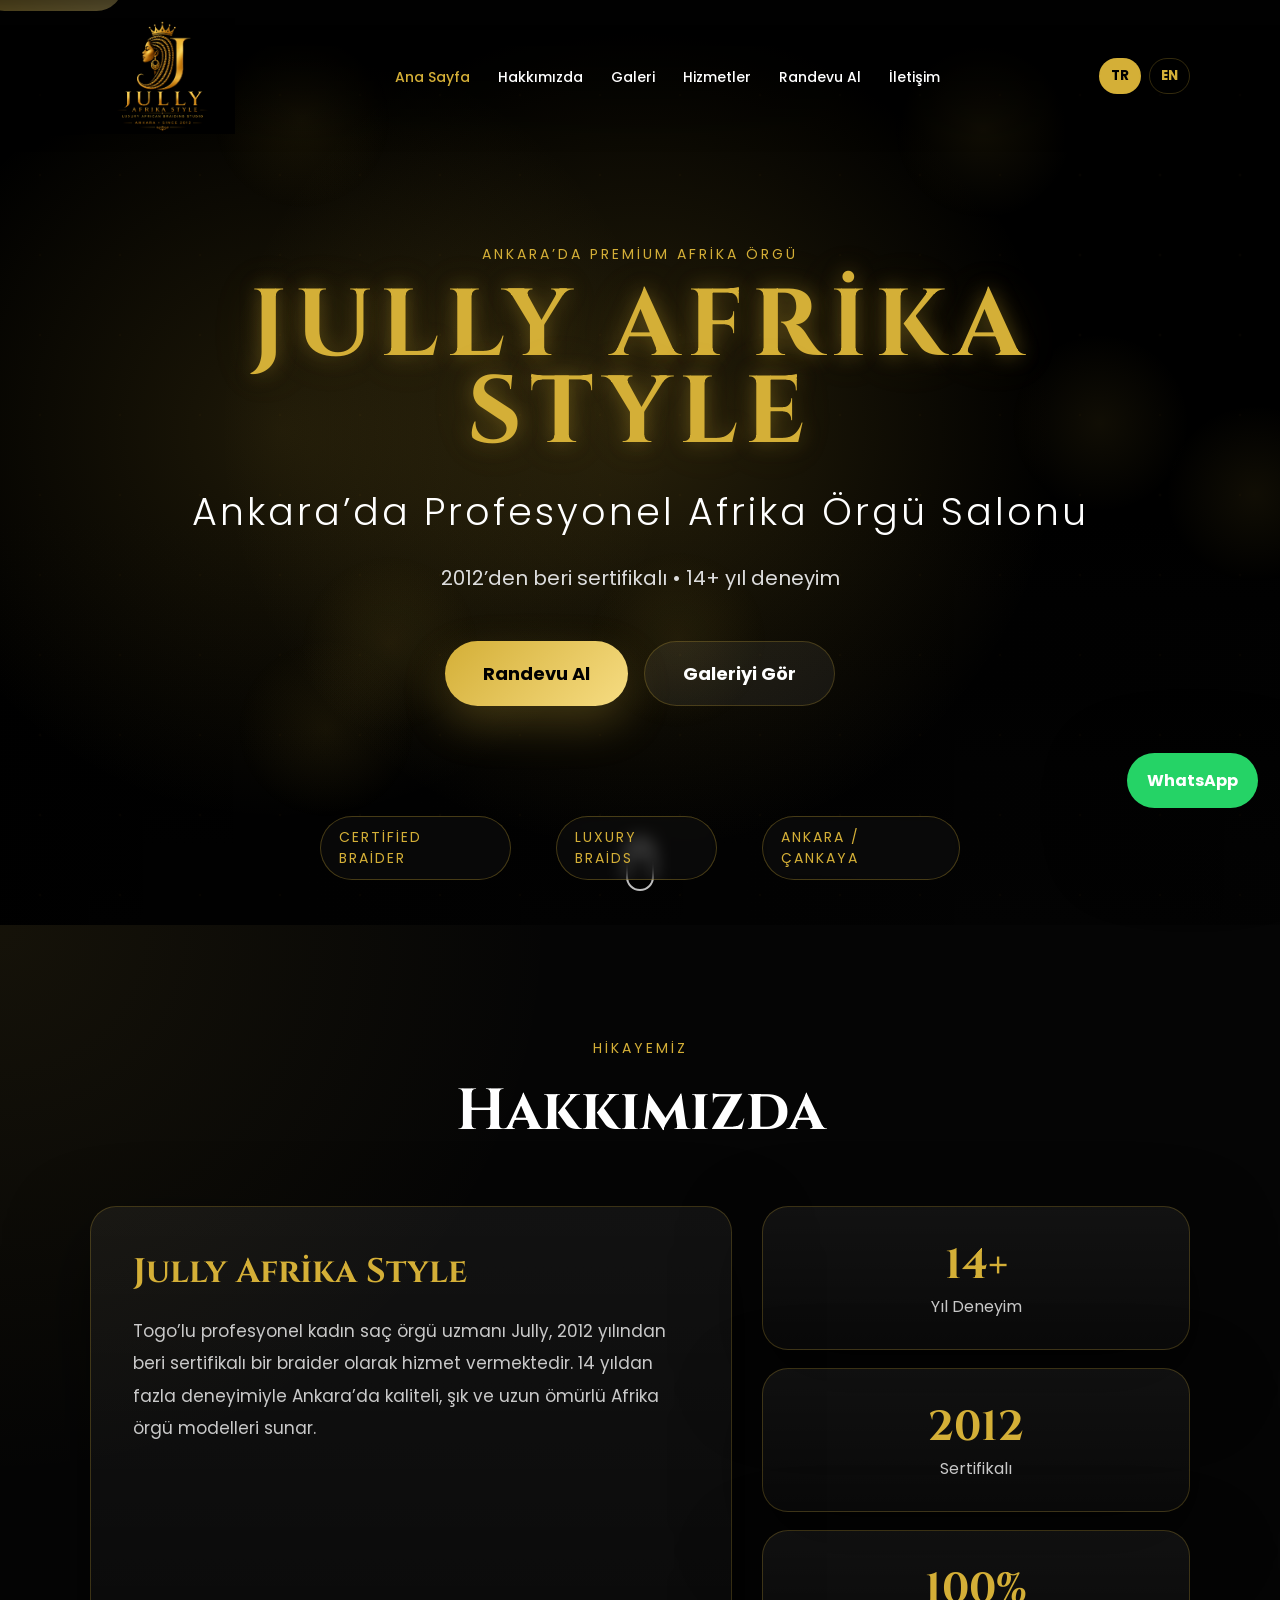
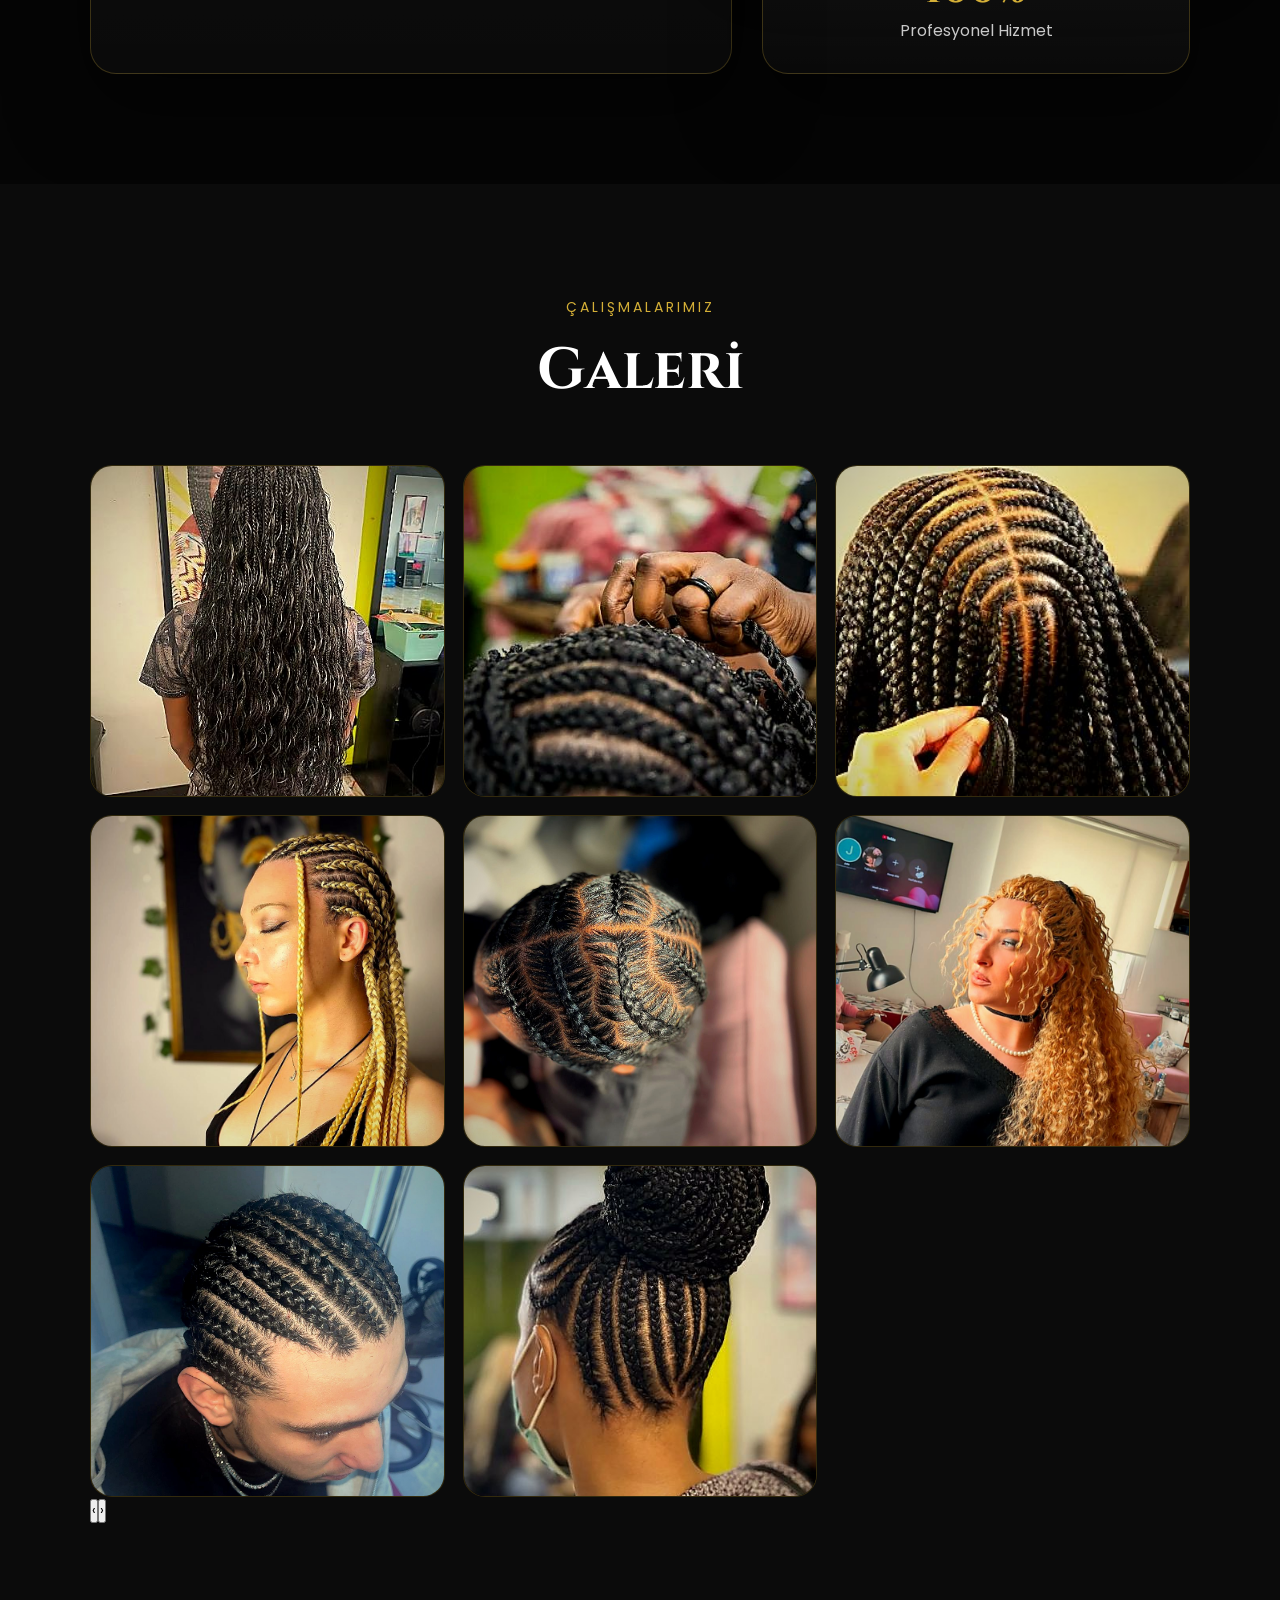
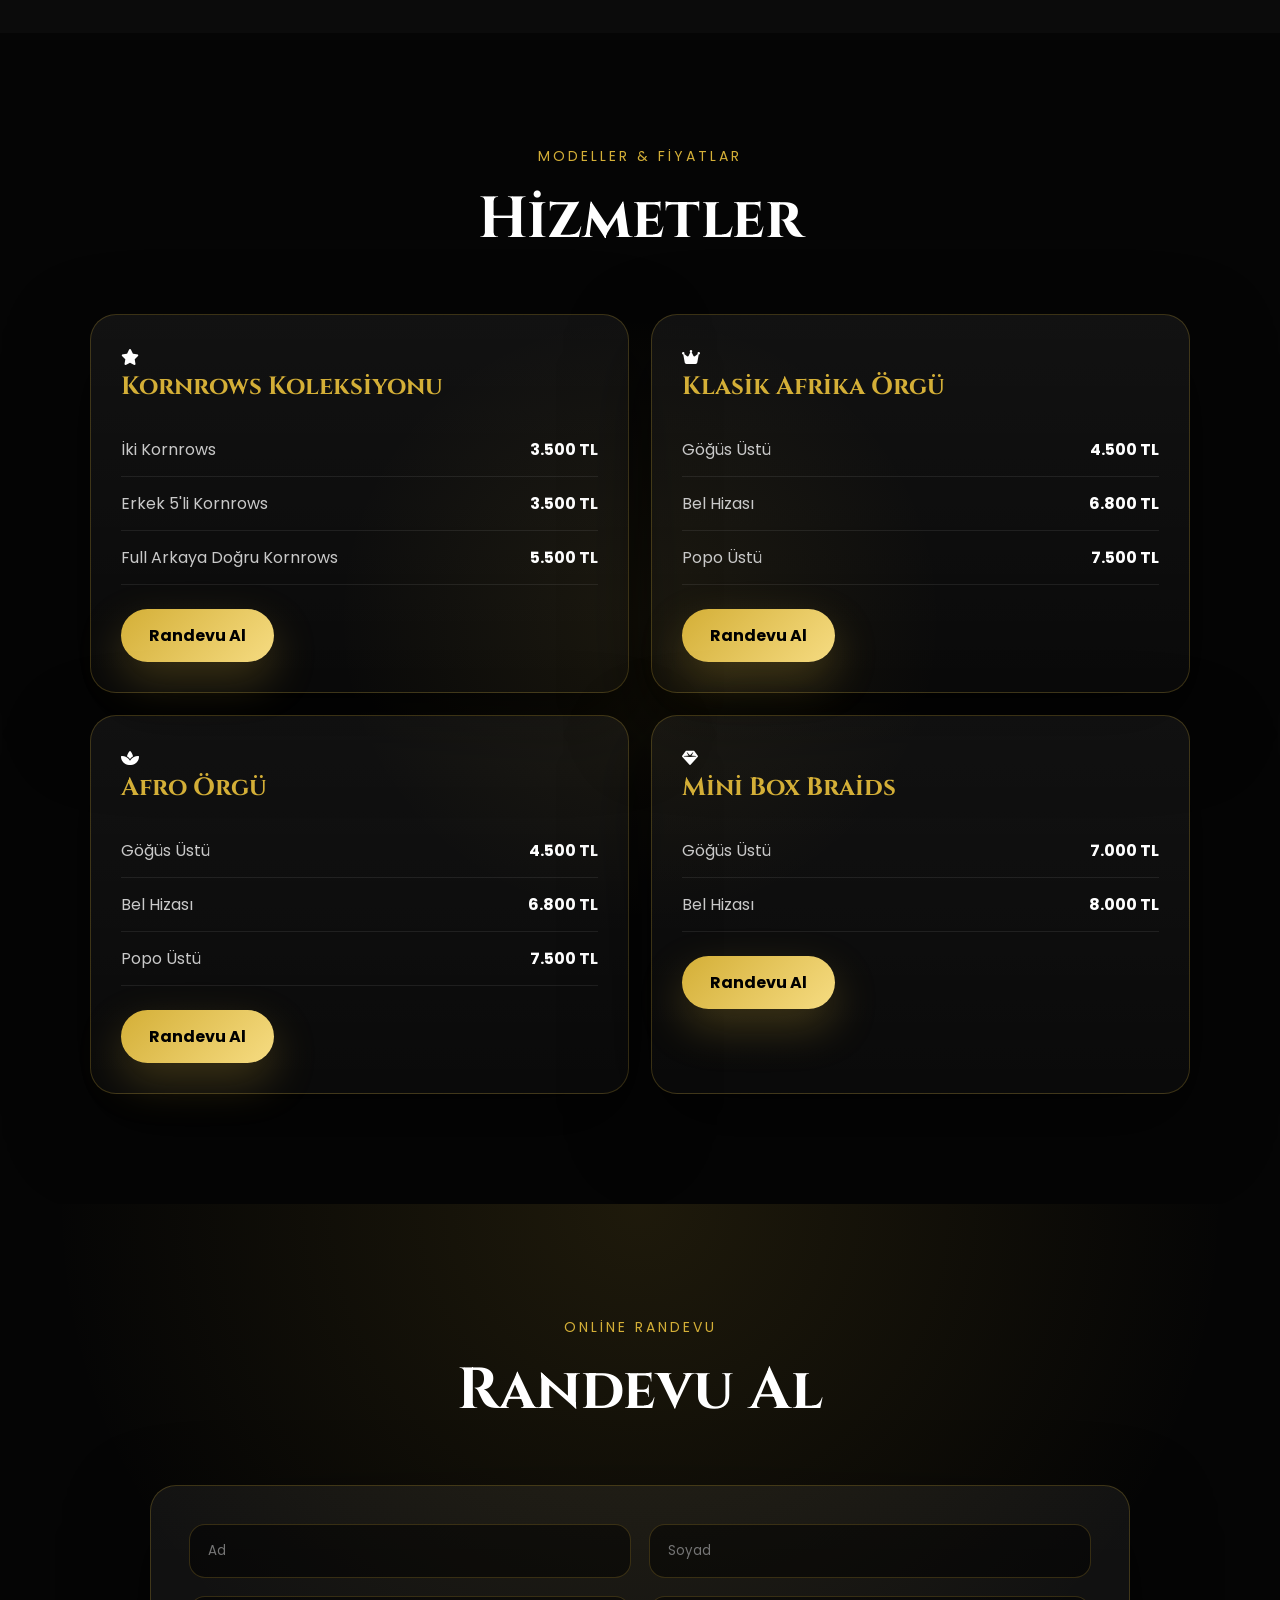
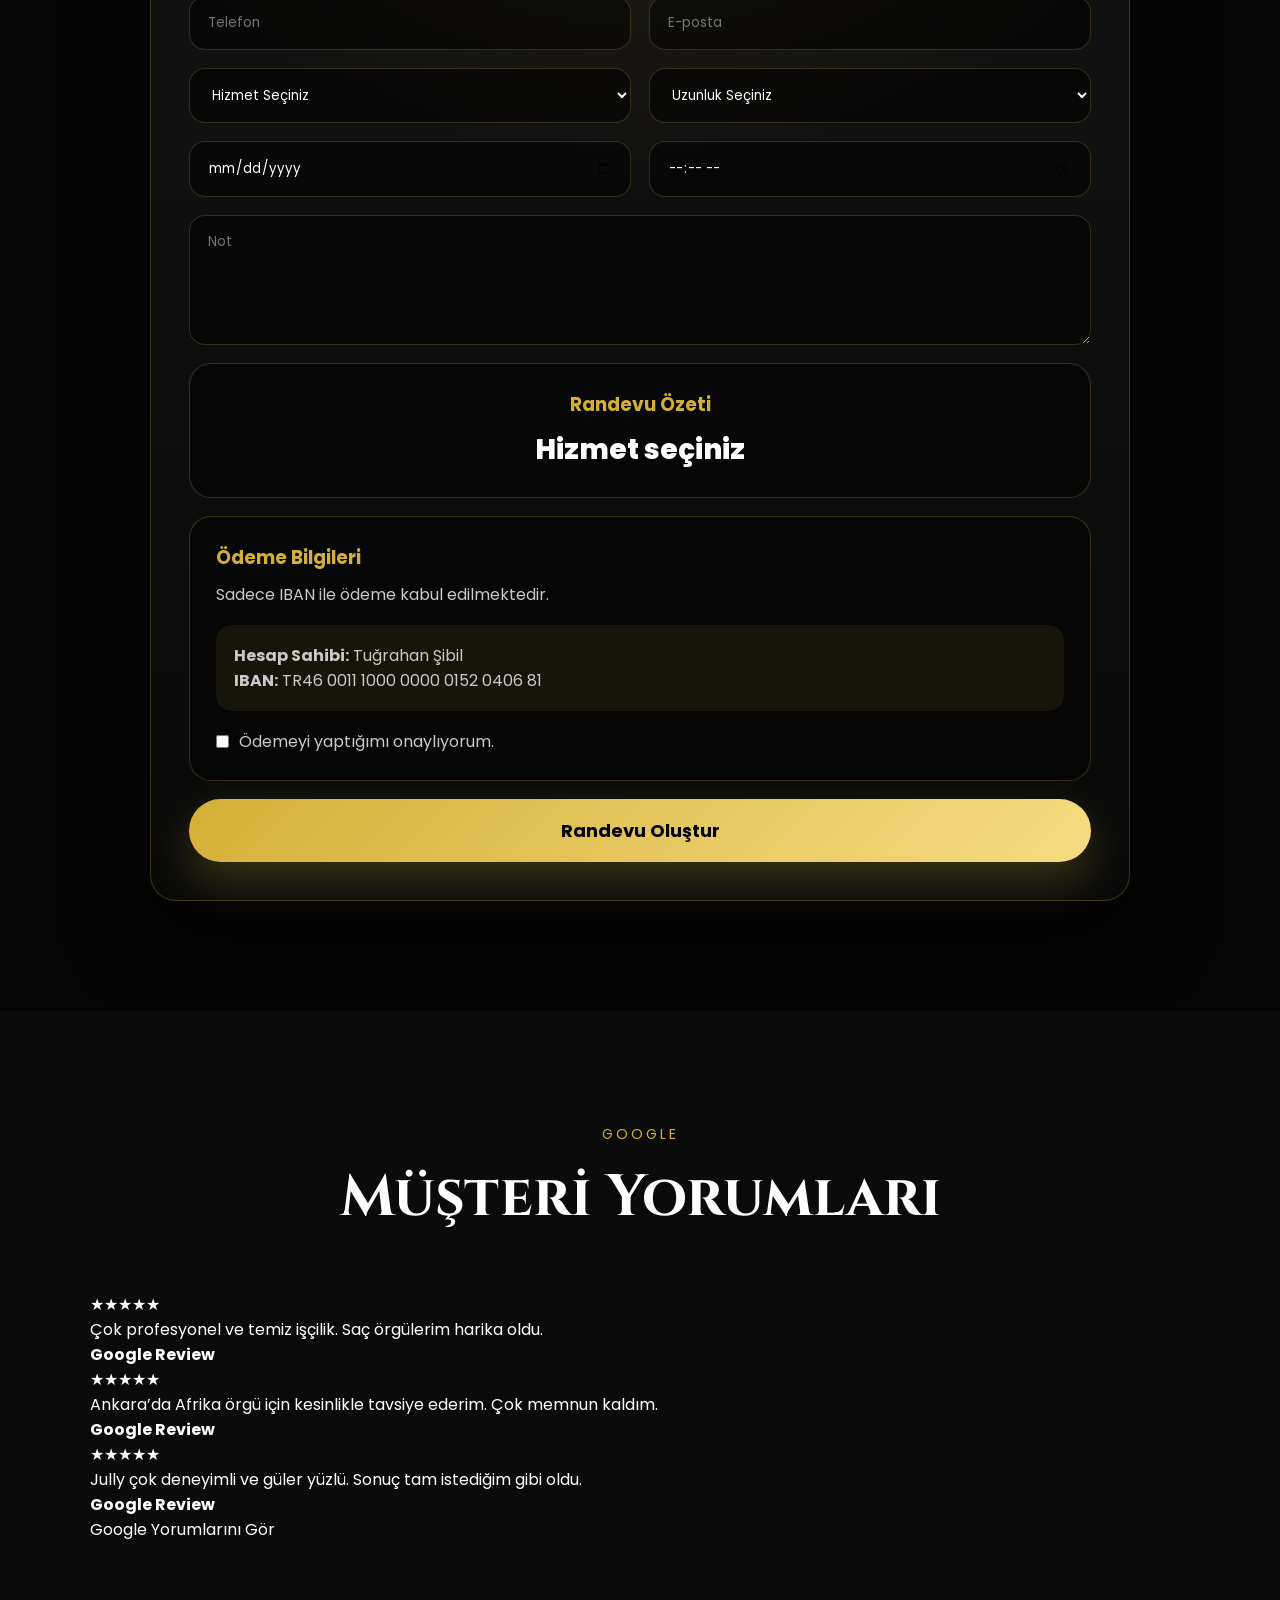
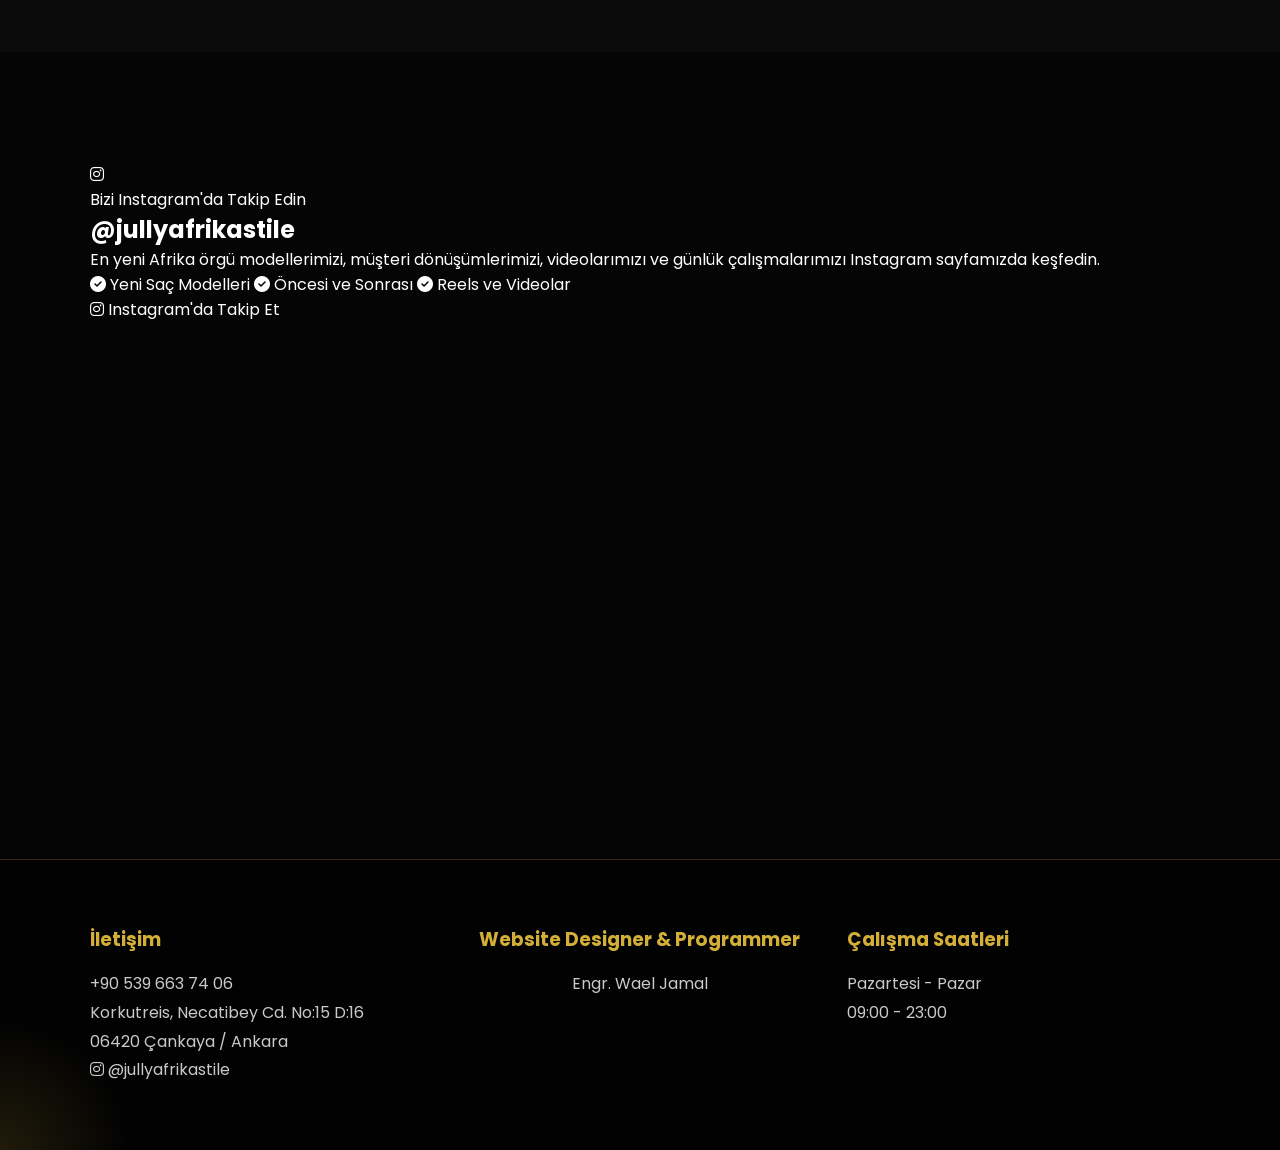
==== index.html @ 13ee4cd5 "Add conversion tracking script to index.html Added a script for reporting conversion events to Googl" ====
<!DOCTYPE html>
<html lang="tr">
<head>
  <!-- Google tag (gtag.js) -->
<script async src="https://www.googletagmanager.com/gtag/js?id=AW-18425070831"></script>
<script>
  window.dataLayer = window.dataLayer || [];
  function gtag(){dataLayer.push(arguments);}
  gtag('js', new Date());

  gtag('config', 'AW-18425070831');
</script>
  <!-- Event snippet for Contact conversion -->
<script>
function gtag_report_conversion(url) {
  var callback = function () {
    if (typeof url !== 'undefined') {
      window.location = url;
    }
  };

  gtag('event', 'conversion', {
    'send_to': 'AW-18425070831/7LDgCL24q-0cEO-J4dFE',
    'event_callback': callback
  });

  return false;
}
</script>
  
<meta charset="UTF-8" />
<meta name="viewport" content="width=device-width, initial-scale=1.0" />
<html lang="tr">
  <meta charset="UTF-8" />
  <meta name="viewport" content="width=device-width, initial-scale=1.0" />

  <title>Afro Hair Ankara | Jully Afrika Style</title>

  <meta
    name="description"
    content="Ankara’da profesyonel Afrika örgü, cornrows, afro örgü ve mini box braids hizmetleri. Jully Afrika Style."
  />

  <meta name="author" content="Engr. Wael Jamal" />
  <meta name="robots" content="index, follow" />

  <meta
    property="og:title"
    content="Afro Hair Ankara | Jully Afrika Style"
  />

  <meta
    property="og:description"
    content="Ankara’da profesyonel Afrika örgü, cornrows, afro örgü ve mini box braids hizmetleri."
  />

  <meta
    property="og:image"
    content="https://afrohairankara.com/images/logo/logo.png"
  />

  <meta
    property="og:url"
    content="https://afrohairankara.com/"
  />

  <meta property="og:type" content="website" />

  <meta name="twitter:card" content="summary_large_image" />

  <meta
    name="twitter:title"
    content="Afro Hair Ankara | Jully Afrika Style"
  />

  <meta
    name="twitter:description"
    content="Luxury African Braiding Studio in Ankara."
  />

  <meta
    name="twitter:image"
    content="https://afrohairankara.com/images/logo/logo.png"
  />

  <link
    rel="canonical"
    href="https://afrohairankara.com/"
  />

  <script type="application/ld+json">
  {
    "@context": "https://schema.org",
    "@type": "BeautySalon",
    "name": "Jully Afrika Style",
    "image": "https://afrohairankara.com/images/logo/logo.png",
    "url": "https://afrohairankara.com/",
    "telephone": "+905396637406",
    "priceRange": "₺₺",
    "description": "Professional African Braiding Salon in Ankara specializing in Cornrows, Afro Braids, Classic African Braids and Mini Box Braids.",
    "address": {
      "@type": "PostalAddress",
      "streetAddress": "Korkutreis, Necatibey Cd. No:15 D:16",
      "addressLocality": "Çankaya",
      "addressRegion": "Ankara",
      "postalCode": "06420",
      "addressCountry": "TR"
    },
    "geo": {
      "@type": "GeoCoordinates",
      "latitude": "39.9208",
      "longitude": "32.8507"
    },
    "openingHoursSpecification": [
      {
        "@type": "OpeningHoursSpecification",
        "dayOfWeek": [
          "Monday",
          "Tuesday",
          "Wednesday",
          "Thursday",
          "Friday",
          "Saturday",
          "Sunday"
        ],
        "opens": "09:00",
        "closes": "23:00"
      }
    ],
    "sameAs": [
      "https://www.instagram.com/jullyafrikastile/"
    ],
    "paymentAccepted": "Cash, Bank Transfer",
    "currenciesAccepted": "TRY"
  }
  </script>

  <link
    rel="icon"
    href="images/logo/logo.png"
  />

  <link
    rel="stylesheet"
    href="css/style.css"
  />

  <link
    rel="stylesheet"
    href="css/responsive.css"
  />

  <link
    rel="stylesheet"
    href="css/animations.css"
  />

  <link
    rel="preconnect"
    href="https://fonts.googleapis.com"
  />

  <link
    rel="preconnect"
    href="https://fonts.gstatic.com"
    crossorigin
  />

  <link
    href="https://fonts.googleapis.com/css2?family=Cinzel:wght@500;600;700&family=Poppins:wght@300;400;500;600;700&display=swap"
    rel="stylesheet"
  />

  <link
    rel="stylesheet"
    href="https://cdnjs.cloudflare.com/ajax/libs/font-awesome/6.5.2/css/all.min.css"
  />
</head>

<body>

  <!-- Preloader -->
  <div id="preloader">
    <div class="loader-logo">Jully</div>
    <div class="loader-line"></div>
  </div>

  <!-- Floating WhatsApp Button -->
  <a
    class="float-whatsapp"
    href="https://wa.me/905396637406"
    target="_blank"
    rel="noopener noreferrer"
    aria-label="WhatsApp üzerinden Jully Afrika Style ile iletişime geç"
  >
    WhatsApp
  </a>

  <!-- Floating Booking Button -->
  <a
    class="float-book"
    href="#booking"
  >
    Randevu Al
  </a>

  <!-- Header -->
  <header id="header">
    <nav class="navbar">

      <a
        href="#home"
        class="brand"
        aria-label="Jully Afrika Style ana sayfa"
      >
        <img
          src="images/logo/logo.png"
          alt="Jully Afrika Style Logo"
        />
      </a>

      <ul
        id="menu"
        class="nav-menu"
      >
        <li>
          <a href="#home" data-key="navHome">
            Ana Sayfa
          </a>
        </li>

        <li>
          <a href="#about" data-key="navAbout">
            Hakkımızda
          </a>
        </li>

        <li>
          <a href="#gallery" data-key="navGallery">
            Galeri
          </a>
        </li>

        <li>
          <a href="#services" data-key="navServices">
            Hizmetler
          </a>
        </li>

        <li>
          <a href="#booking" data-key="navBooking">
            Randevu Al
          </a>
        </li>

        <li>
          <a href="#contact" data-key="navContact">
            İletişim
          </a>
        </li>
      </ul>

      <div class="nav-actions">

        <button
          id="tr-btn"
          class="lang-btn active"
          type="button"
          aria-label="Türkçe dilini seç"
        >
          TR
        </button>

        <button
          id="en-btn"
          class="lang-btn"
          type="button"
          aria-label="İngilizce dilini seç"
        >
          EN
        </button>

        <button
          class="mobile-menu"
          type="button"
          aria-label="Menüyü aç"
        >
          ☰
        </button>

      </div>

    </nav>
  </header>

  <!-- Hero Section -->
  <section
    id="home"
    class="hero premium-hero"
  >

    <video
      class="hero-video"
      autoplay
      muted
      loop
      playsinline
      preload="metadata"
    >
      <source
        src="videos/hero.mp4"
        type="video/mp4"
      />
    </video>

    <div class="hero-overlay"></div>
    <div class="hero-gold-light"></div>

    <div class="hero-content premium-hero-content">

      <p
        class="eyebrow"
        data-key="heroEyebrow"
      >
        Ankara’da Premium Afrika Örgü
      </p>

      <h1 data-key="heroTitle">
        Jully Afrika Style
      </h1>

      <h2 data-key="heroSubtitle">
        Luxury African Braiding Studio
      </h2>

      <p
        class="hero-text"
        data-key="heroText"
      >
        Ankara • Since 2012 • 14+ Years Experience
      </p>

      <div class="hero-buttons">

        <a
          href="#booking"
          class="btn btn-gold"
          data-key="heroButton"
        >
          Randevu Al
        </a>

        <a
          href="#gallery"
          class="btn btn-outline"
          data-key="galleryButton"
        >
          Galeriyi Gör
        </a>

      </div>
    </div>

    <div class="hero-bottom-info">
      <span>Certified Braider</span>
      <span>Luxury Braids</span>
      <span>Ankara / Çankaya</span>
    </div>

    <div class="scroll-indicator"></div>

  </section>

  <!-- About Section -->
  <section
    id="about"
    class="section about-section"
  >
    <div class="container">

      <div class="section-heading">
        <span data-key="aboutSmall">
          Hikayemiz
        </span>

        <h2 data-key="aboutTitle">
          Hakkımızda
        </h2>
      </div>

      <div class="about-grid">

        <div class="about-card">

          <h3>
            Jully Afrika Style
          </h3>

          <p data-key="aboutText">
            Togo’lu profesyonel kadın saç örgü uzmanı Jully,
            2012 yılından beri sertifikalı bir braider olarak
            hizmet vermektedir. 14 yıldan fazla deneyimiyle
            Ankara’da kaliteli, şık ve uzun ömürlü Afrika örgü
            modelleri sunar.
          </p>

        </div>

        <div class="stats-grid">

          <div class="stat-box">
            <strong>14+</strong>
            <span data-key="experience">
              Yıl Deneyim
            </span>
          </div>

          <div class="stat-box">
            <strong>2012</strong>
            <span data-key="certified">
              Sertifikalı
            </span>
          </div>

          <div class="stat-box">
            <strong>100%</strong>
            <span data-key="quality">
              Profesyonel Hizmet
            </span>
          </div>

        </div>
      </div>

    </div>
  </section>

  <!-- Gallery Section -->
  <section
    id="gallery"
    class="section gallery-section"
  >
    <div class="container">

      <div class="section-heading">

        <span data-key="gallerySmall">
          Çalışmalarımız
        </span>

        <h2 data-key="galleryTitle">
          Galeri
        </h2>

      </div>

      <div class="gallery-grid"></div>

    </div>
  </section>

  <!-- Services Section -->
  <section
    id="services"
    class="section services-section"
  >
    <div class="container">

      <div class="section-heading">

        <span data-key="servicesSmall">
          Modeller & Fiyatlar
        </span>

        <h2 data-key="servicesTitle">
          Hizmetler
        </h2>

      </div>

      <div class="service-container">

        <!-- Cornrows -->
        <div class="service-card">

          <div class="service-icon">
            <i class="fa-solid fa-star"></i>
          </div>

          <h3>
            Kornrows Koleksiyonu
          </h3>

          <ul>

            <li>
              <span>İki Kornrows</span>
              <strong>3.500 TL</strong>
            </li>

            <li>
              <span>Erkek 5'li Kornrows</span>
              <strong>3.500 TL</strong>
            </li>

            <li>
              <span>Full Arkaya Doğru Kornrows</span>
              <strong>5.500 TL</strong>
            </li>

          </ul>

          <a
            href="#booking"
            class="card-btn"
          >
            Randevu Al
          </a>

        </div>

        <!-- Classic African Braids -->
        <div class="service-card">

          <div class="service-icon">
            <i class="fa-solid fa-crown"></i>
          </div>

          <h3>
            Klasik Afrika Örgü
          </h3>

          <ul>

            <li>
              <span>Göğüs Üstü</span>
              <strong>4.500 TL</strong>
            </li>

            <li>
              <span>Bel Hizası</span>
              <strong>6.800 TL</strong>
            </li>

            <li>
              <span>Popo Üstü</span>
              <strong>7.500 TL</strong>
            </li>

          </ul>

          <a
            href="#booking"
            class="card-btn"
          >
            Randevu Al
          </a>

        </div>

        <!-- Afro Braids -->
        <div class="service-card">

          <div class="service-icon">
            <i class="fa-solid fa-spa"></i>
          </div>

          <h3>
            Afro Örgü
          </h3>

          <ul>

            <li>
              <span>Göğüs Üstü</span>
              <strong>4.500 TL</strong>
            </li>

            <li>
              <span>Bel Hizası</span>
              <strong>6.800 TL</strong>
            </li>

            <li>
              <span>Popo Üstü</span>
              <strong>7.500 TL</strong>
            </li>

          </ul>

          <a
            href="#booking"
            class="card-btn"
          >
            Randevu Al
          </a>

        </div>

        <!-- Mini Box Braids -->
        <div class="service-card">

          <div class="service-icon">
            <i class="fa-solid fa-gem"></i>
          </div>

          <h3>
            Mini Box Braids
          </h3>

          <ul>

            <li>
              <span>Göğüs Üstü</span>
              <strong>7.000 TL</strong>
            </li>

            <li>
              <span>Bel Hizası</span>
              <strong>8.000 TL</strong>
            </li>

          </ul>

          <a
            href="#booking"
            class="card-btn"
          >
            Randevu Al
          </a>

        </div>

      </div>
    </div>
  </section>  <!-- Booking Section -->
  <section
    id="booking"
    class="section booking-section"
  >
    <div class="container">

      <div class="section-heading">

        <span data-key="bookingSmall">
          Online Randevu
        </span>

        <h2 data-key="bookingTitle">
          Randevu Al
        </h2>

      </div>

      <form id="bookingForm">

        <input
          type="text"
          name="name"
          placeholder="Ad"
          autocomplete="given-name"
          aria-label="Ad"
          required
        />

        <input
          type="text"
          name="surname"
          placeholder="Soyad"
          autocomplete="family-name"
          aria-label="Soyad"
          required
        />

        <input
          type="tel"
          name="phone"
          placeholder="Telefon"
          autocomplete="tel"
          aria-label="Telefon"
          required
        />

        <input
          type="email"
          name="email"
          placeholder="E-posta"
          autocomplete="email"
          aria-label="E-posta"
        />

        <select
          name="service"
          aria-label="Hizmet seçiniz"
          required
        >
          <option value="">
            Hizmet Seçiniz
          </option>
        </select>

        <select
          name="length"
          aria-label="Uzunluk seçiniz"
          required
        >
          <option value="">
            Uzunluk Seçiniz
          </option>
        </select>

        <input
          type="date"
          name="date"
          aria-label="Randevu tarihi"
          required
        />

        <input
          type="time"
          name="time"
          aria-label="Randevu saati"
          required
        />

        <textarea
          name="note"
          placeholder="Not"
          aria-label="Randevu notu"
        ></textarea>

        <div class="payment">

          <h3>
            Ödeme Bilgileri
          </h3>

          <p>
            Sadece IBAN ile ödeme kabul edilmektedir.
          </p>

          <div class="iban-box">

            <p>
              <strong>Hesap Sahibi:</strong>
              Tuğrahan Şibil
            </p>

            <p>
              <strong>IBAN:</strong>
              TR46 0011 1000 0000 0152 0406 81
            </p>

          </div>

          <label class="check-label">

            <input
              type="checkbox"
              name="paymentConfirmation"
              required
            />

            Ödemeyi yaptığımı onaylıyorum.

          </label>

        </div>

        <button
          type="submit"
          class="btn btn-gold"
        >
          Randevu Oluştur
        </button>

      </form>
    </div>
  </section>

  <!-- Reviews Section -->
  <section
    id="reviews"
    class="section reviews-section"
  >
    <div class="container">

      <div class="section-heading">

        <span>
          Google
        </span>

        <h2>
          Müşteri Yorumları
        </h2>

      </div>

      <div class="reviews-slider">

        <div class="review-card active">

          <div
            class="stars"
            aria-label="5 yıldız"
          >
            ★★★★★
          </div>

          <p>
            Çok profesyonel ve temiz işçilik.
            Saç örgülerim harika oldu.
          </p>

          <h4>
            Google Review
          </h4>

        </div>

        <div class="review-card">

          <div
            class="stars"
            aria-label="5 yıldız"
          >
            ★★★★★
          </div>

          <p>
            Ankara’da Afrika örgü için kesinlikle
            tavsiye ederim. Çok memnun kaldım.
          </p>

          <h4>
            Google Review
          </h4>

        </div>

        <div class="review-card">

          <div
            class="stars"
            aria-label="5 yıldız"
          >
            ★★★★★
          </div>

          <p>
            Jully çok deneyimli ve güler yüzlü.
            Sonuç tam istediğim gibi oldu.
          </p>

          <h4>
            Google Review
          </h4>

        </div>

      </div>

      <a
        class="google-review-btn"
        href="https://www.google.com/search?q=Jully+Afrika+Style+Ankara+reviews"
        target="_blank"
        rel="noopener noreferrer"
      >
        Google Yorumlarını Gör
      </a>

    </div>
  </section>

  <!-- Instagram Section -->
  <section
    id="instagram"
    class="section instagram-section"
  >
    <div class="container">

      <div class="instagram-card">

        <div
          class="instagram-icon"
          aria-hidden="true"
        >
          <i class="fa-brands fa-instagram"></i>
        </div>

        <div class="instagram-content">

          <span class="instagram-small">
            Bizi Instagram'da Takip Edin
          </span>

          <h2>
            @jullyafrikastile
          </h2>

          <p>
            En yeni Afrika örgü modellerimizi, müşteri
            dönüşümlerimizi, videolarımızı ve günlük
            çalışmalarımızı Instagram sayfamızda keşfedin.
          </p>

          <div class="instagram-features">

            <span>
              <i
                class="fa-solid fa-circle-check"
                aria-hidden="true"
              ></i>

              Yeni Saç Modelleri
            </span>

            <span>
              <i
                class="fa-solid fa-circle-check"
                aria-hidden="true"
              ></i>

              Öncesi ve Sonrası
            </span>

            <span>
              <i
                class="fa-solid fa-circle-check"
                aria-hidden="true"
              ></i>

              Reels ve Videolar
            </span>

          </div>

          <a
            href="https://www.instagram.com/jullyafrikastile/"
            class="instagram-btn"
            target="_blank"
            rel="noopener noreferrer"
            aria-label="Jully Afrika Style Instagram hesabını aç"
          >
            <i
              class="fa-brands fa-instagram"
              aria-hidden="true"
            ></i>

            Instagram'da Takip Et
          </a>

        </div>

      </div>
    </div>
  </section>

  <!-- Map Section -->
  <section
    id="map"
    class="map-section"
  >
    <iframe
      title="Jully Afrika Style Ankara konumu"
      src="https://www.google.com/maps?q=Korkutreis,%20Necatibey%20Cd.%20No:15%20D:16,%2006420%20%C3%87ankaya%2FAnkara&output=embed"
      loading="lazy"
      referrerpolicy="no-referrer-when-downgrade"
      allowfullscreen
    ></iframe>
  </section>

  <!-- Footer -->
  <footer id="contact">

    <div class="footer-grid">

      <div>

        <h3>
          İletişim
        </h3>

        <p>
          <a href="tel:+905396637406">
            +90 539 663 74 06
          </a>
        </p>

        <p>
          Korkutreis, Necatibey Cd. No:15 D:16
          <br />
          06420 Çankaya / Ankara
        </p>

        <p>
          <a
            href="https://www.instagram.com/jullyafrikastile/"
            target="_blank"
            rel="noopener noreferrer"
            class="footer-instagram-link"
            aria-label="Instagram hesabımızı ziyaret edin"
          >
            <i
              class="fa-brands fa-instagram"
              aria-hidden="true"
            ></i>

            @jullyafrikastile
          </a>
        </p>

      </div>

      <div class="footer-center">

        <h3>
          Website Designer & Programmer
        </h3>

        <p>
          Engr. Wael Jamal
        </p>

      </div>

      <div>

        <h3>
          Çalışma Saatleri
        </h3>

        <p>
          Pazartesi - Pazar
        </p>

        <p>
          09:00 - 23:00
        </p>

      </div>

    </div>

  </footer>

  <!-- JavaScript Files -->
  <script src="js/gallery.js"></script>
  <script src="js/language.js"></script>
  <script src="js/booking.js"></script>
  <script src="js/script.js"></script>

</body>
</html>
---- css/style.css ----
:root {
  --bg: #050505;
  --bg-2: #0b0b0b;
  --card: rgba(255, 255, 255, 0.055);
  --card-2: rgba(255, 255, 255, 0.085);
  --gold: #d4af37;
  --gold-2: #f6dc82;
  --white: #ffffff;
  --muted: #c9c9c9;
  --dark: #000000;
  --border: rgba(212, 175, 55, 0.24);
  --shadow: 0 30px 80px rgba(0, 0, 0, 0.55);
  --radius: 26px;
  --font-main: "Poppins", sans-serif;
  --font-luxury: "Cinzel", serif;
}

* {
  margin: 0;
  padding: 0;
  box-sizing: border-box;
}

html {
  scroll-behavior: smooth;
}

body {
  font-family: var(--font-main);
  background: var(--bg);
  color: var(--white);
  overflow-x: hidden;
}

a {
  color: inherit;
  text-decoration: none;
}

button,
input,
select,
textarea {
  font-family: inherit;
}

img,
video {
  max-width: 100%;
  display: block;
}

.section {
  padding: 110px 7%;
  position: relative;
}

.container {
  width: 100%;
  max-width: 1280px;
  margin: auto;
}

.section-heading {
  text-align: center;
  margin-bottom: 55px;
}

.section-heading span {
  color: var(--gold);
  font-size: 14px;
  letter-spacing: 3px;
  text-transform: uppercase;
}

.section-heading h2 {
  font-family: var(--font-luxury);
  font-size: clamp(34px, 5vw, 58px);
  margin-top: 12px;
}

/* PRELOADER */

#preloader {
  position: fixed;
  inset: 0;
  background: #000;
  z-index: 99999;
  display: grid;
  place-items: center;
  transition: 0.7s ease;
}

.loader-logo {
  font-family: var(--font-luxury);
  font-size: 56px;
  color: var(--gold);
  letter-spacing: 5px;
  text-transform: uppercase;
}

.loader-line {
  position: absolute;
  width: 160px;
  height: 2px;
  background: linear-gradient(90deg, transparent, var(--gold), transparent);
  margin-top: 95px;
}

/* FLOATING BUTTONS */

.float-whatsapp,
.float-book {
  position: fixed;
  right: 22px;
  z-index: 999;
  border-radius: 999px;
  font-weight: 700;
  box-shadow: var(--shadow);
}

.float-whatsapp {
  bottom: 92px;
  background: #25d366;
  color: white;
  padding: 15px 20px;
}

.float-book {
  bottom: 28px;
  background: linear-gradient(135deg, var(--gold), var(--gold-2));
  color: #000;
  padding: 15px 24px;
}

/* HEADER */

header {
  position: fixed;
  inset: 0 0 auto 0;
  z-index: 1000;
  padding: 18px 7%;
  background: linear-gradient(to bottom, rgba(0, 0, 0, 0.72), transparent);
  transition: 0.35s ease;
}

header.scrolled {
  background: rgba(0, 0, 0, 0.86);
  backdrop-filter: blur(18px);
  padding: 12px 7%;
  border-bottom: 1px solid var(--border);
}

.navbar {
  max-width: 1400px;
  margin: auto;
  display: flex;
  align-items: center;
  justify-content: space-between;
}

.brand img {
  width: 145px;
  height: auto;
}

.nav-menu {
  list-style: none;
  display: flex;
  align-items: center;
  gap: 28px;
}

.nav-menu a {
  font-size: 14px;
  font-weight: 500;
  color: var(--white);
  position: relative;
}

.nav-menu a::after {
  content: "";
  position: absolute;
  left: 0;
  bottom: -8px;
  width: 0;
  height: 2px;
  background: var(--gold);
  transition: 0.3s ease;
}

.nav-menu a:hover::after {
  width: 100%;
}

.nav-actions {
  display: flex;
  align-items: center;
  gap: 8px;
}

.lang-btn {
  border: 1px solid var(--border);
  background: transparent;
  color: var(--gold);
  padding: 7px 11px;
  border-radius: 999px;
  cursor: pointer;
  font-weight: 700;
}

.lang-btn.active,
.lang-btn:hover {
  background: var(--gold);
  color: #000;
}

.mobile-menu {
  display: none;
  background: transparent;
  border: none;
  color: var(--gold);
  font-size: 30px;
  cursor: pointer;
}

/* HERO */

.hero {
  min-height: 100vh;
  padding: 0 7%;
  position: relative;
  display: flex;
  align-items: center;
  overflow: hidden;
  background: #000;
}

.hero-video {
  position: absolute;
  inset: 0;
  width: 100%;
  height: 100%;
  object-fit: cover;
  opacity: 0.72;
}

.hero-overlay {
  position: absolute;
  inset: 0;
  background:
    radial-gradient(circle at 22% 45%, rgba(212, 175, 55, 0.14), transparent 35%),
    linear-gradient(90deg, rgba(0, 0, 0, 0.94), rgba(0, 0, 0, 0.35)),
    linear-gradient(to top, #050505, transparent 45%);
}

.hero-content {
  position: relative;
  z-index: 2;
  max-width: 850px;
}

.eyebrow {
  color: var(--gold);
  letter-spacing: 3px;
  text-transform: uppercase;
  margin-bottom: 18px;
  font-size: 14px;
}

.hero h1 {
  font-family: var(--font-luxury);
  font-size: clamp(58px, 9vw, 124px);
  line-height: 0.92;
  color: var(--gold);
  text-transform: uppercase;
  text-shadow: 0 0 40px rgba(212, 175, 55, 0.25);
}

.hero h2 {
  font-size: clamp(24px, 3vw, 42px);
  margin: 26px 0 14px;
}

.hero-text {
  color: var(--muted);
  font-size: 19px;
  margin-bottom: 36px;
}

.hero-buttons {
  display: flex;
  gap: 16px;
  flex-wrap: wrap;
}

/* BUTTONS */

.btn,
.card-btn {
  display: inline-flex;
  align-items: center;
  justify-content: center;
  min-height: 50px;
  padding: 14px 28px;
  border-radius: 999px;
  font-weight: 700;
  transition: 0.3s ease;
  cursor: pointer;
}

.btn-gold,
.card-btn {
  background: linear-gradient(135deg, var(--gold), var(--gold-2));
  color: #000;
  box-shadow: 0 18px 44px rgba(212, 175, 55, 0.25);
  border: none;
}

.btn-outline {
  border: 1px solid var(--border);
  color: var(--white);
  background: rgba(255, 255, 255, 0.06);
}

.btn:hover,
.card-btn:hover {
  transform: translateY(-4px);
}

/* ABOUT */

.about-section {
  background:
    radial-gradient(circle at top left, rgba(212, 175, 55, 0.08), transparent 36%),
    var(--bg);
}

.about-grid {
  display: grid;
  grid-template-columns: 1.2fr 0.8fr;
  gap: 30px;
  align-items: stretch;
}

.about-card,
.stat-box,
.service-card,
.reviews-box,
#bookingForm {
  background: linear-gradient(180deg, var(--card), rgba(255, 255, 255, 0.025));
  border: 1px solid var(--border);
  border-radius: var(--radius);
  box-shadow: var(--shadow);
}

.about-card {
  padding: 42px;
}

.about-card h3 {
  font-family: var(--font-luxury);
  color: var(--gold);
  font-size: 34px;
  margin-bottom: 20px;
}

.about-card p {
  color: var(--muted);
  line-height: 1.9;
  font-size: 17px;
}

.stats-grid {
  display: grid;
  gap: 18px;
}

.stat-box {
  padding: 30px;
  text-align: center;
}

.stat-box strong {
  color: var(--gold);
  font-family: var(--font-luxury);
  font-size: 42px;
  display: block;
}

.stat-box span {
  color: var(--muted);
}

/* GALLERY */

.gallery-section {
  background: var(--bg-2);
}

.gallery-grid {
  display: grid;
  grid-template-columns: repeat(4, 1fr);
  gap: 18px;
}

.gallery-item {
  border-radius: 22px;
  overflow: hidden;
  border: 1px solid var(--border);
  background: #000;
  cursor: pointer;
}

.gallery-item img,
.gallery-item video {
  width: 100%;
  height: 330px;
  object-fit: cover;
  transition: 0.45s ease;
}

.gallery-item:hover img,
.gallery-item:hover video {
  transform: scale(1.07);
  opacity: 0.86;
}

/* SERVICES */

.services-section {
  background:
    radial-gradient(circle at center, rgba(212, 175, 55, 0.08), transparent 35%),
    var(--bg);
}

.service-container {
  display: grid;
  grid-template-columns: repeat(4, 1fr);
  gap: 22px;
}

.service-card {
  padding: 30px;
  transition: 0.35s ease;
}

.service-card:hover {
  transform: translateY(-10px);
  border-color: rgba(212, 175, 55, 0.7);
}

.service-card h3 {
  color: var(--gold);
  font-family: var(--font-luxury);
  font-size: 25px;
  margin-bottom: 20px;
}

.service-card ul {
  list-style: none;
  margin-bottom: 24px;
}

.service-card li {
  display: flex;
  justify-content: space-between;
  gap: 18px;
  padding: 14px 0;
  border-bottom: 1px solid rgba(255, 255, 255, 0.08);
  color: var(--muted);
}

.service-card strong {
  color: var(--white);
  white-space: nowrap;
}

/* BOOKING */

.booking-section {
  background:
    radial-gradient(circle at top, rgba(212, 175, 55, 0.12), transparent 38%),
    #050505;
}

#bookingForm {
  max-width: 980px;
  margin: auto;
  padding: 38px;
  display: grid;
  grid-template-columns: repeat(2, 1fr);
  gap: 18px;
}

#bookingForm input,
#bookingForm select,
#bookingForm textarea {
  width: 100%;
  border: 1px solid rgba(212, 175, 55, 0.22);
  background: rgba(0, 0, 0, 0.48);
  color: var(--white);
  border-radius: 16px;
  padding: 16px 18px;
  outline: none;
}

#bookingForm textarea,
.payment,
#bookingForm button,
.booking-price-box {
  grid-column: 1 / -1;
}

#bookingForm textarea {
  min-height: 130px;
  resize: vertical;
}

#bookingForm input:focus,
#bookingForm select:focus,
#bookingForm textarea:focus {
  border-color: var(--gold);
  box-shadow: 0 0 0 4px rgba(212, 175, 55, 0.09);
}

.payment,
.booking-price-box {
  background: rgba(0, 0, 0, 0.42);
  border: 1px solid var(--border);
  border-radius: 22px;
  padding: 26px;
}

.payment h3,
.booking-price-box h3 {
  color: var(--gold);
  margin-bottom: 10px;
}

.payment p,
.payment label {
  color: var(--muted);
}

.iban-box {
  margin: 18px 0;
  padding: 18px;
  border-radius: 16px;
  background: rgba(212, 175, 55, 0.08);
}

.check-label {
  display: flex;
  gap: 10px;
  align-items: center;
}

.check-label input {
  width: auto !important;
}

.booking-price-box {
  text-align: center;
}

.booking-price-box p {
  font-size: 28px;
  color: var(--white);
  font-weight: 800;
}

.booking-message {
  position: fixed;
  top: 110px;
  right: 24px;
  z-index: 9999;
  padding: 16px 24px;
  border-radius: 16px;
  color: white;
  font-weight: 700;
  transform: translateX(150%);
  transition: 0.35s ease;
  box-shadow: var(--shadow);
}

.booking-message.show {
  transform: translateX(0);
}

.booking-message.success {
  background: #178a45;
}

.booking-message.error {
  background: #b3261e;
}

/* REVIEWS */

.reviews-section {
  background: var(--bg-2);
}

.reviews-box {
  max-width: 900px;
  margin: auto;
  padding: 45px;
  text-align: center;
  color: var(--muted);
}

/* MAP */

.map-section {
  padding: 0;
}

.map-section iframe {
  width: 100%;
  height: 420px;
  border: none;
  filter: grayscale(1) invert(0.9);
}

/* FOOTER */

footer {
  background: #020202;
  border-top: 1px solid var(--border);
  padding: 65px 7%;
}

.footer-grid {
  max-width: 1280px;
  margin: auto;
  display: grid;
  grid-template-columns: 1fr 1fr 1fr;
  gap: 35px;
}

footer h3 {
  color: var(--gold);
  margin-bottom: 16px;
}

footer p,
footer a {
  color: var(--muted);
  line-height: 1.8;
}

.footer-center {
  text-align: center;
}
.gallery-item {
  position: relative;
}

.gallery-hover {
  position: absolute;
  inset: 0;
  background: rgba(0, 0, 0, 0.48);
  display: grid;
  place-items: center;
  opacity: 0;
  transition: 0.35s ease;
}

.gallery-hover span {
  color: #d4af37;
  border: 1px solid rgba(212, 175, 55, 0.5);
  padding: 10px 22px;
  border-radius: 999px;
  font-weight: 700;
}

.gallery-item:hover .gallery-hover {
  opacity: 1;
}

.lightbox {
  position: fixed;
  inset: 0;
  background: rgba(0, 0, 0, 0.94);
  z-index: 99999;
  display: none;
  align-items: center;
  justify-content: center;
  padding: 35px;
}

.lightbox.show {
  display: flex;
}

.lightbox-content img,
.lightbox-content video {
  max-width: 90vw;
  max-height: 86vh;
  border-radius: 18px;
  border: 1px solid rgba(212, 175, 55, 0.35);
  box-shadow: 0 30px 90px rgba(0, 0, 0, 0.8);
}

.lightbox-close,
.lightbox-prev,
.lightbox-next {
  position: fixed;
  background: rgba(212, 175, 55, 0.15);
  color: #d4af37;
  border: 1px solid rgba(212, 175, 55, 0.45);
  cursor: pointer;
  z-index: 100000;
}

.lightbox-close {
  top: 25px;
  right: 25px;
  width: 48px;
  height: 48px;
  border-radius: 50%;
  font-size: 32px;
}

.lightbox-prev,
.lightbox-next {
  top: 50%;
  transform: translateY(-50%);
  width: 54px;
  height: 70px;
  font-size: 44px;
  border-radius: 18px;
}

.lightbox-prev {
  left: 24px;
}

.lightbox-next {
  right: 24px;
}
/* ===================================================
   PREMIUM HERO SECTION
=================================================== */

.premium-hero{
    position:relative;
    min-height:100vh;
    display:flex;
    align-items:center;
    justify-content:center;
    overflow:hidden;
    background:#000;
}

.hero-logo-reveal{
    position:absolute;
    top:120px;
    left:50%;
    transform:translateX(-50%);
    z-index:5;
    animation:logoFloat 5s ease-in-out infinite;
}

.hero-logo-reveal img{
    width:220px;
    filter:
    drop-shadow(0 0 20px rgba(212,175,55,.45))
    drop-shadow(0 0 60px rgba(212,175,55,.15));
}

.hero-gold-light{
    position:absolute;
    width:850px;
    height:850px;
    border-radius:50%;
    background:radial-gradient(circle,
    rgba(212,175,55,.18),
    transparent 70%);
    left:50%;
    top:45%;
    transform:translate(-50%,-50%);
    pointer-events:none;
    animation:goldPulse 6s ease-in-out infinite;
}

.premium-hero-content{
    position:relative;
    z-index:10;
    text-align:center;
    max-width:900px;
}

.premium-hero h1{

font-size:110px;

letter-spacing:8px;

margin-bottom:15px;

font-family:"Cinzel",serif;

text-transform:uppercase;

color:#d4af37;

text-shadow:

0 0 20px rgba(212,175,55,.35),

0 0 50px rgba(212,175,55,.15);

}

.premium-hero h2{

font-size:38px;

font-weight:300;

margin-bottom:20px;

letter-spacing:3px;

color:white;

}

.hero-text{

max-width:700px;

margin:auto;

font-size:20px;

line-height:1.8;

color:#ddd;

margin-bottom:45px;

}

.hero-bottom-info{

position:absolute;

bottom:45px;

left:50%;

transform:translateX(-50%);

display:flex;

gap:45px;

z-index:20;

font-size:14px;

letter-spacing:2px;

text-transform:uppercase;

color:#d4af37;

}

.hero-bottom-info span{

padding:10px 18px;

border:1px solid rgba(212,175,55,.3);

border-radius:40px;

backdrop-filter:blur(8px);

background:rgba(255,255,255,.03);

}

.hero-buttons{

justify-content:center;

}

.btn-gold{

font-size:18px;

padding:18px 38px;

}

.btn-outline{

font-size:18px;

padding:18px 38px;

}

@media(max-width:992px){

.hero-logo-reveal img{

width:170px;

}

.premium-hero h1{

font-size:70px;

}

.premium-hero h2{

font-size:28px;

}

.hero-bottom-info{

display:none;

}

}

@media(max-width:768px){

.premium-hero h1{

font-size:48px;

letter-spacing:3px;

}

.premium-hero h2{

font-size:22px;

}

.hero-text{

font-size:16px;

}

.hero-logo-reveal{

top:90px;

}

.hero-logo-reveal img{

width:130px;

}
  
.hero-logo-reveal {
  display: none;
}.hero-logo-reveal {
  display: none;
}
.hero-logo-reveal,
.hero-logo-reveal img {
  display: none !important;
}
.service-card {
  position: relative;
  overflow: hidden;
}

.service-card::before {
  content: "";
  position: absolute;
  inset: 0;
  background: linear-gradient(
    135deg,
    rgba(212, 175, 55, 0.16),
    transparent 45%
  );
  opacity: 0;
  transition: 0.35s ease;
}

.service-card:hover::before {
  opacity: 1;
}

.service-card h3,
.service-card ul,
.service-card .card-btn {
  position: relative;
  z-index: 2;
}

.service-card::after {
  content: "JULLY";
  position: absolute;
  right: -18px;
  bottom: -22px;
  font-family: "Cinzel", serif;
  font-size: 52px;
  color: rgba(212, 175, 55, 0.06);
  letter-spacing: 6px;
}
.service-icon{
    width:70px;
    height:70px;
    margin:0 auto 20px;
    border-radius:50%;
    background:linear-gradient(135deg,#d4af37,#f8e28a);
    display:flex;
    align-items:center;
    justify-content:center;
    font-size:28px;
    color:#111;
    box-shadow:0 0 30px rgba(212,175,55,.35);
    transition:.4s;
}

.service-card:hover .service-icon{
    transform:rotate(12deg) scale(1.08);
    box-shadow:0 0 45px rgba(212,175,55,.6);
}
/* NETFLIX / LUXURY GALLERY */

.gallery-section {
  background:
    radial-gradient(circle at top, rgba(212,175,55,.10), transparent 35%),
    #050505;
}

.gallery-grid {
  display: flex;
  gap: 22px;
  overflow-x: auto;
  padding: 30px 5px 45px;
  scroll-snap-type: x mandatory;
}

.gallery-grid::-webkit-scrollbar {
  height: 8px;
}

.gallery-grid::-webkit-scrollbar-track {
  background: #111;
}

.gallery-grid::-webkit-scrollbar-thumb {
  background: #d4af37;
  border-radius: 20px;
}

.gallery-item {
  min-width: 310px;
  height: 430px;
  scroll-snap-align: start;
  border-radius: 28px;
  overflow: hidden;
  position: relative;
  transform: scale(.96);
  transition: .45s ease;
}

.gallery-item:nth-child(2n) {
  height: 500px;
}

.gallery-item:nth-child(3n) {
  min-width: 380px;
}

.gallery-item:hover {
  transform: scale(1.04);
  z-index: 5;
}

.gallery-item::after {
  content: "Jully Afrika Style";
  position: absolute;
  left: 22px;
  bottom: 22px;
  color: #fff;
  font-weight: 700;
  letter-spacing: 1px;
  z-index: 3;
  text-shadow: 0 4px 18px #000;
}

.gallery-item img,
.gallery-item video {
  width: 100%;
  height: 100%;
  object-fit: cover;
}

.gallery-hover {
  background:
    linear-gradient(to top, rgba(0,0,0,.85), transparent 55%);
}

.lightbox-content img,
.lightbox-content video {
  animation: galleryZoom .35s ease;
}

@keyframes galleryZoom {
  from {
    opacity: 0;
    transform: scale(.92);
  }

  to {
    opacity: 1;
    transform: scale(1);
  }
}
.gallery-section .container {
  position: relative;
}

.gallery-arrow {
  position: absolute;
  top: 55%;
  transform: translateY(-50%);
  width: 54px;
  height: 76px;
  border-radius: 20px;
  border: 1px solid rgba(212,175,55,.45);
  background: rgba(0,0,0,.72);
  color: #d4af37;
  font-size: 46px;
  cursor: pointer;
  z-index: 30;
  transition: .3s ease;
}

.gallery-arrow:hover {
  background: #d4af37;
  color: #000;
}

.gallery-left {
  left: -20px;
}

.gallery-right {
  right: -20px;
}

.gallery-grid.dragging {
  cursor: grabbing;
  scroll-behavior: auto;
}

.gallery-grid {
  cursor: grab;
}
.reviews-slider {
  max-width: 850px;
  margin: auto;
  position: relative;
  min-height: 260px;
}

.review-card {
  display: none;
  background: linear-gradient(180deg, rgba(255,255,255,.07), rgba(255,255,255,.025));
  border: 1px solid rgba(212,175,55,.28);
  border-radius: 28px;
  padding: 45px;
  text-align: center;
  box-shadow: 0 30px 80px rgba(0,0,0,.55);
}

.review-card.active {
  display: block;
  animation: reviewFade .7s ease;
}

.stars {
  color: #d4af37;
  font-size: 30px;
  margin-bottom: 20px;
  letter-spacing: 4px;
}

.review-card p {
  color: #ddd;
  font-size: 20px;
  line-height: 1.8;
  margin-bottom: 25px;
}

.review-card h4 {
  color: #d4af37;
}

.google-review-btn {
  display: table;
  margin: 35px auto 0;
  padding: 14px 30px;
  border-radius: 999px;
  background: linear-gradient(135deg,#d4af37,#f6dc82);
  color: #000;
  font-weight: 800;
}

@keyframes reviewFade {
  from { opacity: 0; transform: translateY(25px); }
  to { opacity: 1; transform: translateY(0); }
}
---- css/responsive.css ----
/* ===============================
   LARGE LAPTOPS
================================ */

@media (max-width: 1400px){

.container{
max-width:1150px;
}

.hero h1{
font-size:95px;
}

.gallery-grid{
grid-template-columns:repeat(3,1fr);
}

.service-container{
grid-template-columns:repeat(2,1fr);
}

}

/* ===============================
   TABLETS
================================ */

@media (max-width:992px){

header{

padding:15px 5%;

}

header.scrolled{

padding:12px 5%;

}

.section{

padding:90px 5%;

}

.about-grid{

grid-template-columns:1fr;

}

.stats-grid{

grid-template-columns:repeat(3,1fr);

}

.gallery-grid{

grid-template-columns:repeat(2,1fr);

}

#bookingForm{

grid-template-columns:1fr;

}

.footer-grid{

grid-template-columns:1fr;

text-align:center;

}

.hero h1{

font-size:70px;

}

.hero h2{

font-size:30px;

}

.hero-text{

font-size:18px;

}

.nav-menu{

position:fixed;

top:0;

right:-100%;

width:75%;

height:100vh;

background:#050505;

display:flex;

flex-direction:column;

justify-content:center;

align-items:center;

gap:40px;

transition:.4s;

border-left:1px solid rgba(212,175,55,.2);

}

.nav-menu.active{

right:0;

}

.mobile-menu{

display:block;

}

}

/* ===============================
   MOBILE
================================ */

@media (max-width:768px){

.hero{

padding:0 5%;

}

.hero-buttons{

flex-direction:column;

align-items:flex-start;

}

.hero h1{

font-size:54px;

}

.hero h2{

font-size:24px;

}

.hero-text{

font-size:16px;

}

.gallery-grid{

grid-template-columns:1fr;

}

.service-container{

grid-template-columns:1fr;

}

.stats-grid{

grid-template-columns:1fr;

}

.about-card{

padding:28px;

}

#bookingForm{

padding:25px;

}

.float-whatsapp{

bottom:85px;

right:15px;

}

.float-book{

bottom:20px;

right:15px;

}

.brand img{

width:115px;

}

.section-heading h2{

font-size:36px;

}

}

/* ===============================
   SMALL PHONES
================================ */

@media (max-width:480px){

.section{

padding:75px 4%;

}

.hero h1{

font-size:42px;

}

.hero h2{

font-size:21px;

}

.hero-text{

font-size:15px;

}

.btn{

width:100%;

justify-content:center;

}

.card-btn{

width:100%;

}

.gallery-item img,

.gallery-item video{

height:260px;

}

#bookingForm input,

#bookingForm select,

#bookingForm textarea{

padding:14px;

}

.booking-price-box p{

font-size:24px;

}

.payment{

padding:20px;

}

.footer-grid{

gap:25px;

}

footer{

padding:50px 4%;

}

}
---- css/animations.css ----
/* CINEMATIC LOADER */

.loader-logo {
  animation: logoReveal 1.6s ease forwards;
}

.loader-line {
  animation: lineReveal 1.6s ease forwards;
}

@keyframes logoReveal {
  0% {
    opacity: 0;
    transform: translateY(25px) scale(0.94);
    letter-spacing: 18px;
  }

  100% {
    opacity: 1;
    transform: translateY(0) scale(1);
    letter-spacing: 5px;
  }
}

@keyframes lineReveal {
  0% {
    width: 0;
    opacity: 0;
  }

  100% {
    width: 160px;
    opacity: 1;
  }
}

/* HERO CINEMATIC */

.hero-video {
  animation: heroZoom 18s ease-in-out infinite alternate;
}

@keyframes heroZoom {
  from {
    transform: scale(1);
  }

  to {
    transform: scale(1.08);
  }
}

.hero-content .eyebrow,
.hero-content h1,
.hero-content h2,
.hero-content .hero-text,
.hero-buttons {
  opacity: 0;
  animation: fadeUp 1s ease forwards;
}

.hero-content .eyebrow {
  animation-delay: 0.4s;
}

.hero-content h1 {
  animation-delay: 0.7s;
}

.hero-content h2 {
  animation-delay: 1s;
}

.hero-content .hero-text {
  animation-delay: 1.25s;
}

.hero-buttons {
  animation-delay: 1.5s;
}

@keyframes fadeUp {
  from {
    opacity: 0;
    transform: translateY(35px);
  }

  to {
    opacity: 1;
    transform: translateY(0);
  }
}

/* GOLD PARTICLES BACKGROUND */

.hero::before {
  content: "";
  position: absolute;
  inset: -50%;
  background-image: radial-gradient(circle, rgba(212, 175, 55, 0.35) 1px, transparent 1.8px);
  background-size: 80px 80px;
  opacity: 0.08;
  animation: goldDust 38s linear infinite;
  z-index: 1;
  pointer-events: none;
}

@keyframes goldDust {
  from {
    transform: translateY(0) rotate(0deg);
  }

  to {
    transform: translateY(-420px) rotate(360deg);
  }
}

/* SCROLL INDICATOR */

.scroll-indicator {
  position: absolute;
  left: 50%;
  bottom: 34px;
  transform: translateX(-50%);
  width: 28px;
  height: 52px;
  border: 2px solid rgba(255, 255, 255, 0.75);
  border-radius: 40px;
  z-index: 5;
}

.scroll-indicator::before {
  content: "";
  position: absolute;
  left: 50%;
  top: 9px;
  width: 6px;
  height: 6px;
  background: white;
  border-radius: 50%;
  transform: translateX(-50%);
  animation: wheel 1.8s infinite;
}

@keyframes wheel {
  0% {
    opacity: 1;
    top: 9px;
  }

  100% {
    opacity: 0;
    top: 30px;
  }
}

/* BUTTON SHINE */

.btn-gold,
.card-btn,
.float-book {
  position: relative;
  overflow: hidden;
}

.btn-gold::before,
.card-btn::before,
.float-book::before {
  content: "";
  position: absolute;
  top: 0;
  left: -120%;
  width: 70px;
  height: 100%;
  background: linear-gradient(90deg, transparent, rgba(255, 255, 255, 0.55), transparent);
  transform: skewX(-25deg);
}

.btn-gold:hover::before,
.card-btn:hover::before,
.float-book:hover::before {
  animation: shine 0.8s ease;
}

@keyframes shine {
  to {
    left: 160%;
  }
}

/* FLOATING BUTTONS */

.float-whatsapp,
.float-book {
  animation: floating 3s ease-in-out infinite;
}

.float-book {
  animation-delay: 0.6s;
}

@keyframes floating {
  0%, 100% {
    transform: translateY(0);
  }

  50% {
    transform: translateY(-7px);
  }
}

/* CARD REVEAL */

.service-card,
.gallery-item,
.about-card,
.stat-box {
  opacity: 0;
  transform: translateY(45px);
  transition: 0.8s ease;
}

.service-card.show,
.gallery-item.show,
.about-card.show,
.stat-box.show {
  opacity: 1;
  transform: translateY(0);
}

/* PREMIUM HOVERS */

.service-card:hover,
.about-card:hover,
.stat-box:hover {
  box-shadow:
    0 30px 90px rgba(0, 0, 0, 0.6),
    0 0 35px rgba(212, 175, 55, 0.12);
}

.gallery-item:hover {
  box-shadow:
    0 25px 70px rgba(0, 0, 0, 0.55),
    0 0 28px rgba(212, 175, 55, 0.18);
}

/* WHATSAPP PULSE */

.float-whatsapp.pulse {
  animation: whatsappPulse 0.9s ease;
}

@keyframes whatsappPulse {
  0% {
    box-shadow: 0 0 0 0 rgba(37, 211, 102, 0.7);
  }

  70% {
    box-shadow: 0 0 0 18px rgba(37, 211, 102, 0);
  }

  100% {
    box-shadow: 0 0 0 0 rgba(37, 211, 102, 0);
  }
}
.cursor-glow {
  position: fixed;
  width: 280px;
  height: 280px;
  background: radial-gradient(circle, rgba(212, 175, 55, 0.14), transparent 65%);
  pointer-events: none;
  transform: translate(-50%, -50%);
  z-index: 2;
  mix-blend-mode: screen;
}

.gold-particle {
  position: fixed;
  border-radius: 50%;
  background: #d4af37;
  pointer-events: none;
  z-index: 999999;
  animation: particleMove 0.85s forwards ease-out;
}

@keyframes particleMove {
  to {
    transform: translate(var(--x), var(--y));
    opacity: 0;
  }
}

.floating-lights {
  position: fixed;
  inset: 0;
  pointer-events: none;
  overflow: hidden;
  z-index: 0;
}

.floating-lights span {
  position: absolute;
  width: 180px;
  height: 180px;
  background: radial-gradient(circle, rgba(212, 175, 55, 0.08), transparent 70%);
  border-radius: 50%;
  animation: floatLight linear infinite;
}

@keyframes floatLight {
  0% {
    transform: translateY(0) scale(1);
    opacity: 0.2;
  }

  50% {
    opacity: 0.55;
  }

  100% {
    transform: translateY(-320px) scale(1.4);
    opacity: 0;
  }
}

.back-to-top {
  position: fixed;
  left: 22px;
  bottom: 28px;
  width: 48px;
  height: 48px;
  border-radius: 50%;
  background: rgba(212, 175, 55, 0.15);
  color: #d4af37;
  border: 1px solid rgba(212, 175, 55, 0.45);
  font-size: 24px;
  cursor: pointer;
  z-index: 999;
  opacity: 0;
  pointer-events: none;
  transition: 0.35s ease;
}

.back-to-top.show {
  opacity: 1;
  pointer-events: auto;
}

.small-toast {
  position: fixed;
  bottom: 95px;
  left: 22px;
  background: #111;
  color: #d4af37;
  border: 1px solid rgba(212, 175, 55, 0.4);
  padding: 13px 18px;
  border-radius: 14px;
  z-index: 99999;
  opacity: 0;
  transform: translateY(20px);
  transition: 0.35s ease;
}

.small-toast.show {
  opacity: 1;
  transform: translateY(0);
}

.nav-menu a.active {
  color: #d4af37;
}
/* ======================================
PREMIUM HERO ANIMATIONS
====================================== */

@keyframes logoFloat{

0%,100%{

transform:translateX(-50%) translateY(0);

}

50%{

transform:translateX(-50%) translateY(-12px);

}

}

@keyframes goldPulse{

0%,100%{

transform:translate(-50%,-50%) scale(1);

opacity:.55;

}

50%{

transform:translate(-50%,-50%) scale(1.12);

opacity:.95;

}

}


@keyframes fadeLogo{

from{

opacity:0;

transform:translateX(-50%) scale(.6);

}

to{

opacity:1;

transform:translateX(-50%) scale(1);

}

}

.premium-hero h1{

animation:heroText 1.5s ease forwards;

animation-delay:1.4s;

opacity:0;

}

.premium-hero h2{

animation:heroText 1.5s ease forwards;

animation-delay:1.8s;

opacity:0;

}

.hero-text{

animation:heroText 1.5s ease forwards;

animation-delay:2.2s;

opacity:0;

}

.hero-buttons{

animation:heroText 1.5s ease forwards;

animation-delay:2.6s;

opacity:0;

}

@keyframes heroText{

from{

opacity:0;

transform:translateY(50px);

}

to{

opacity:1;

transform:translateY(0);

}

}
.hero-logo-reveal {
    display: none !important;
}.hero-logo-reveal {
    display: none !important;
}
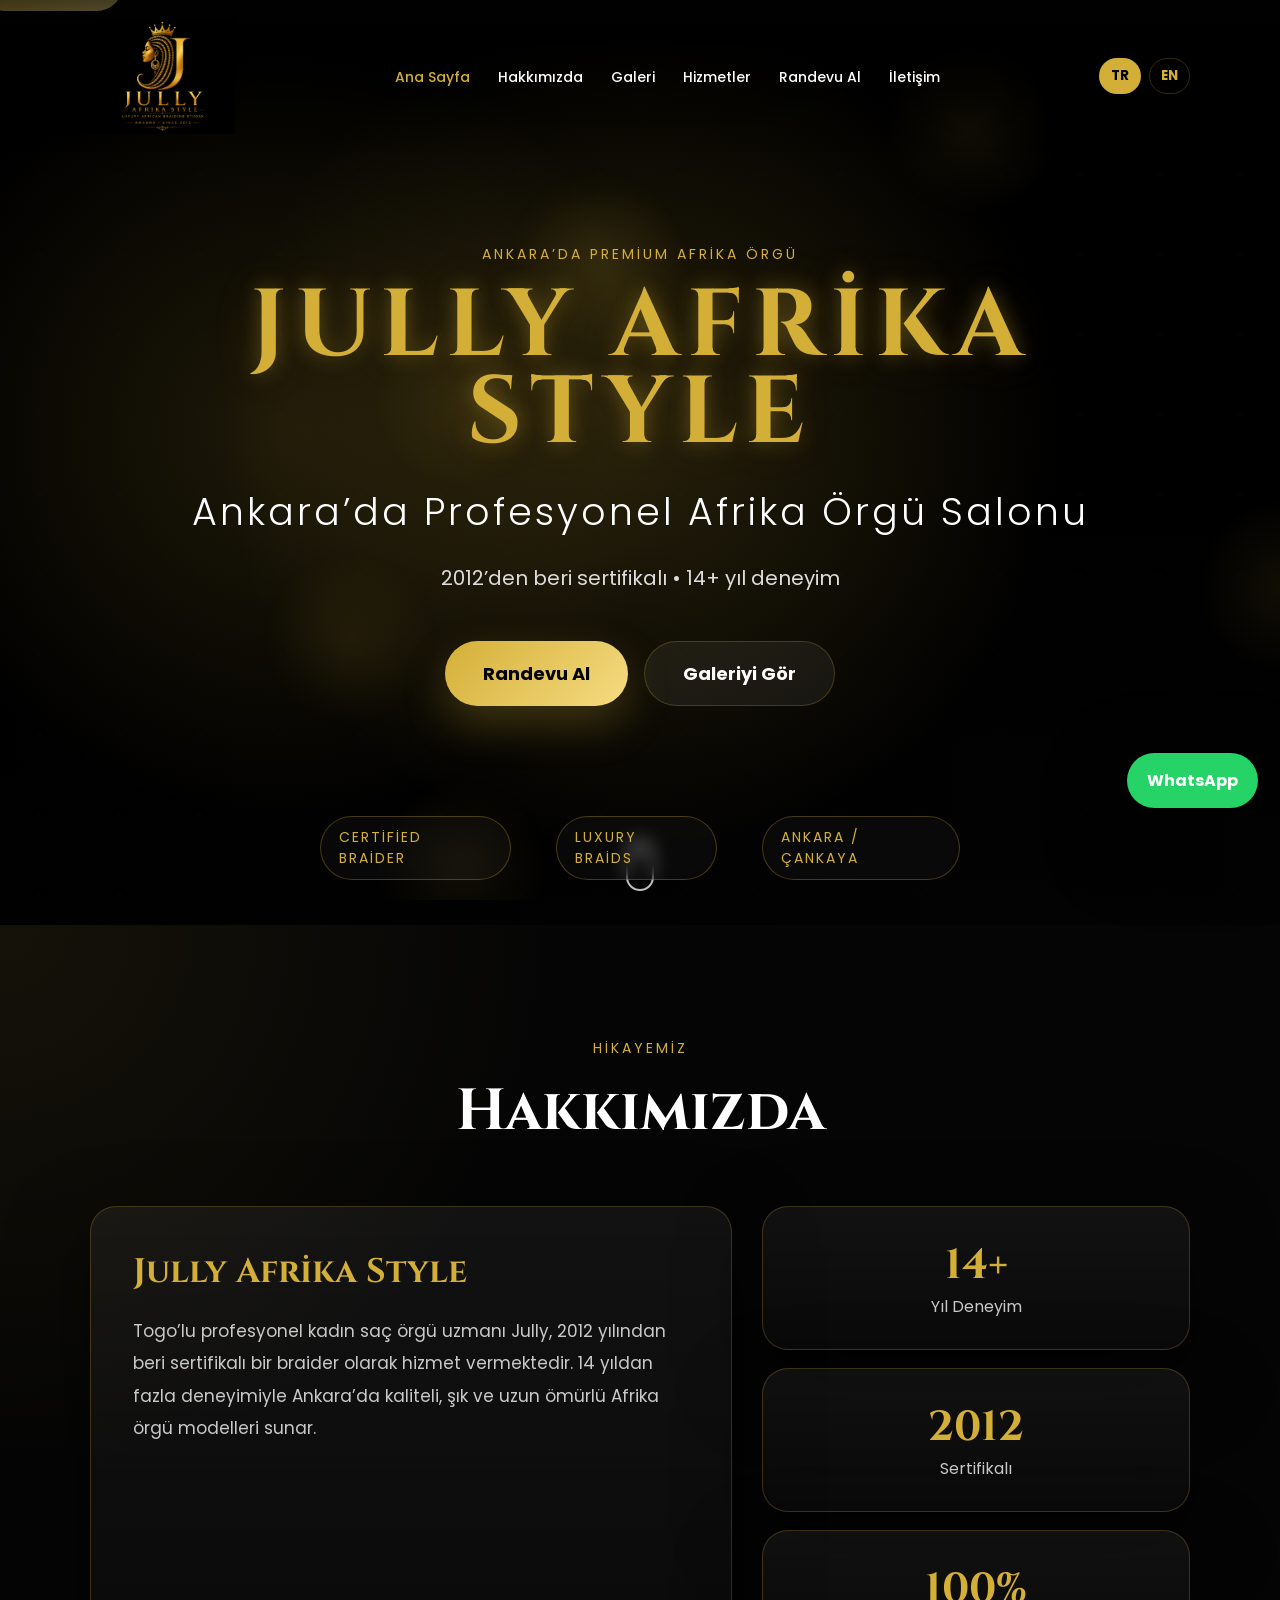
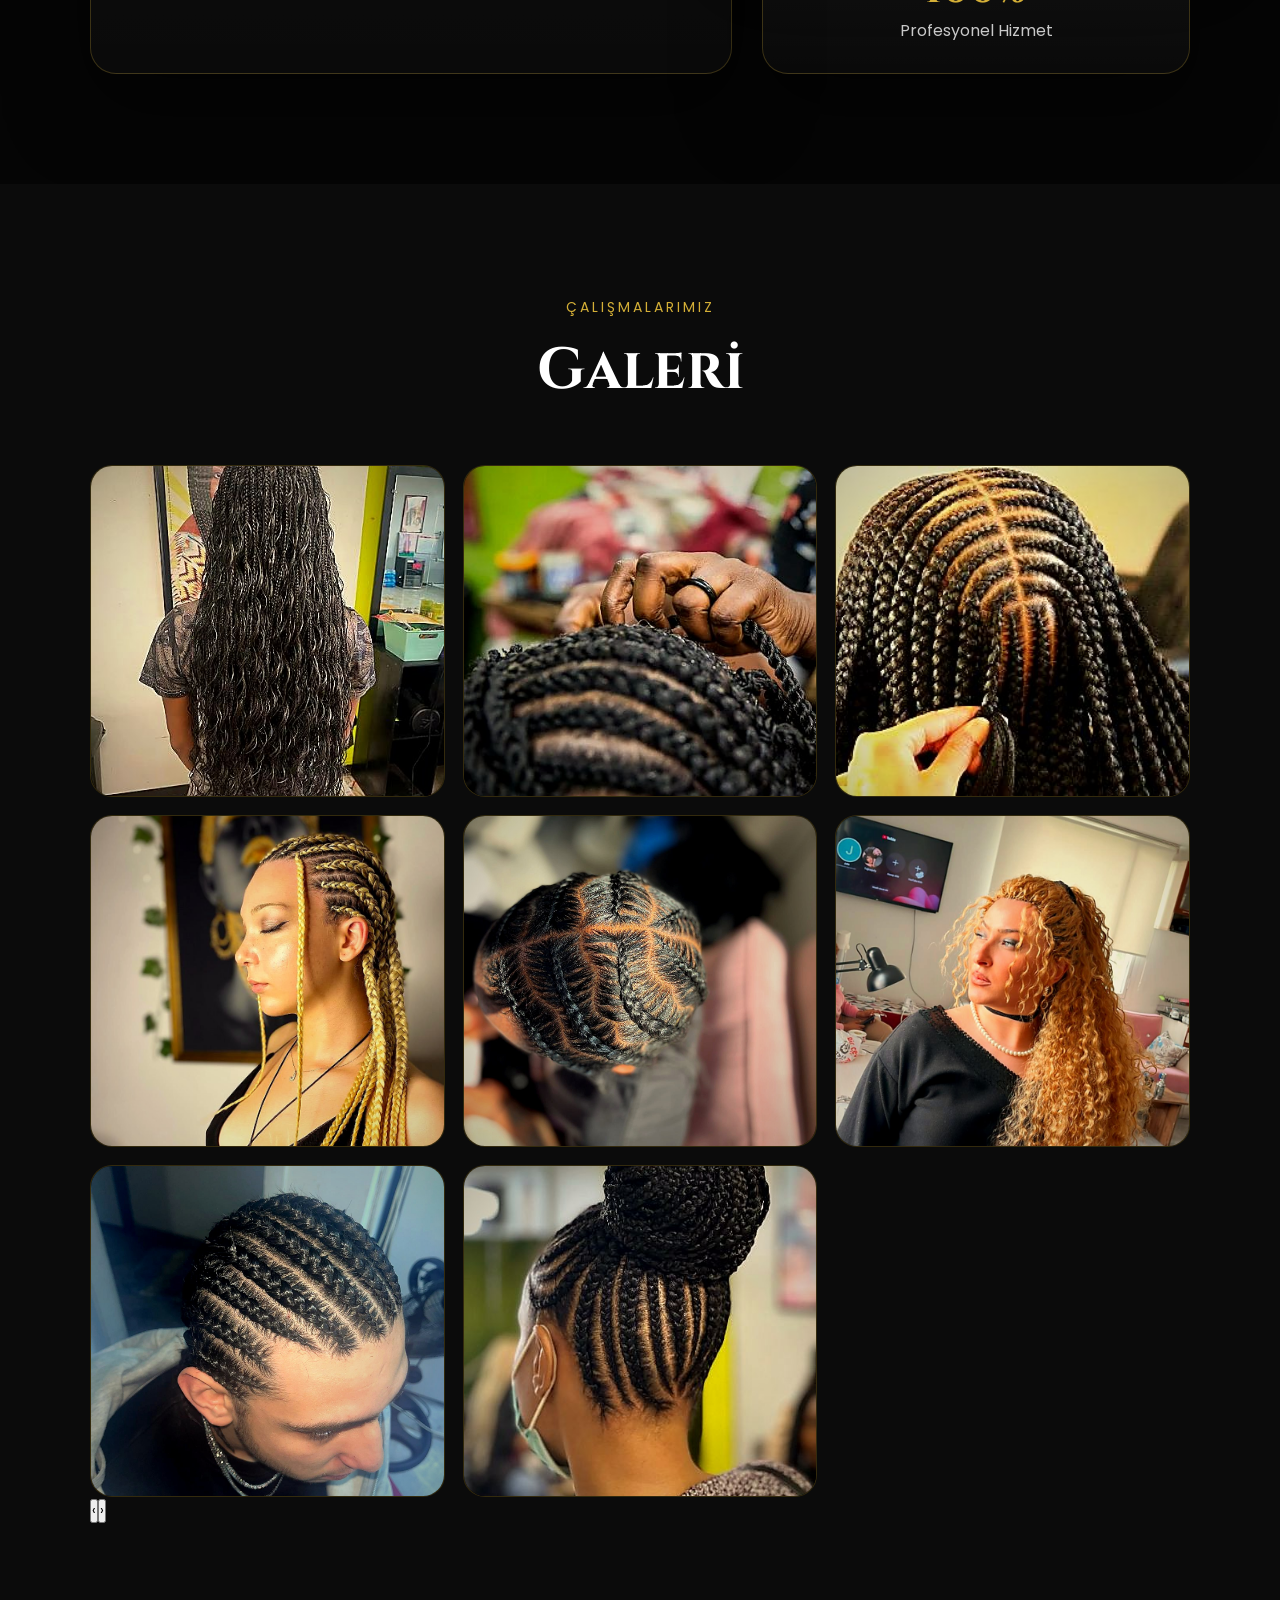
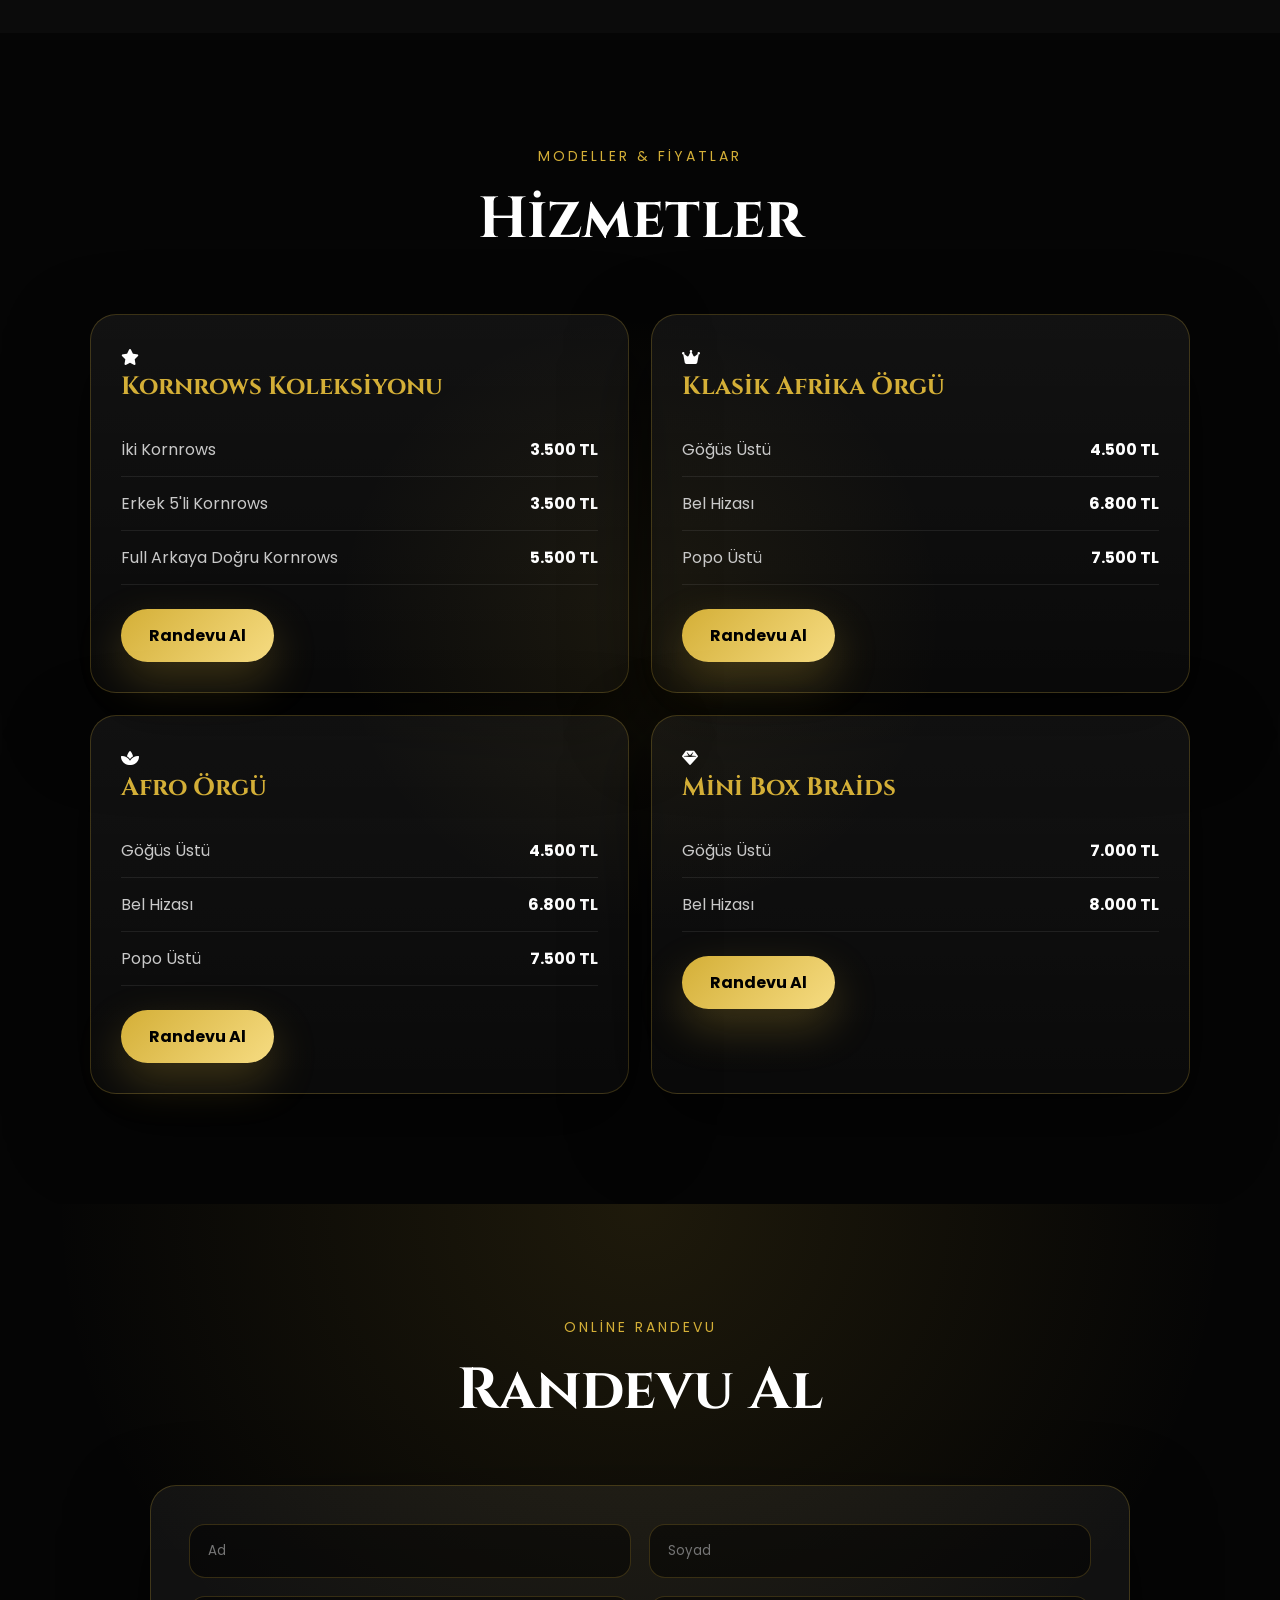
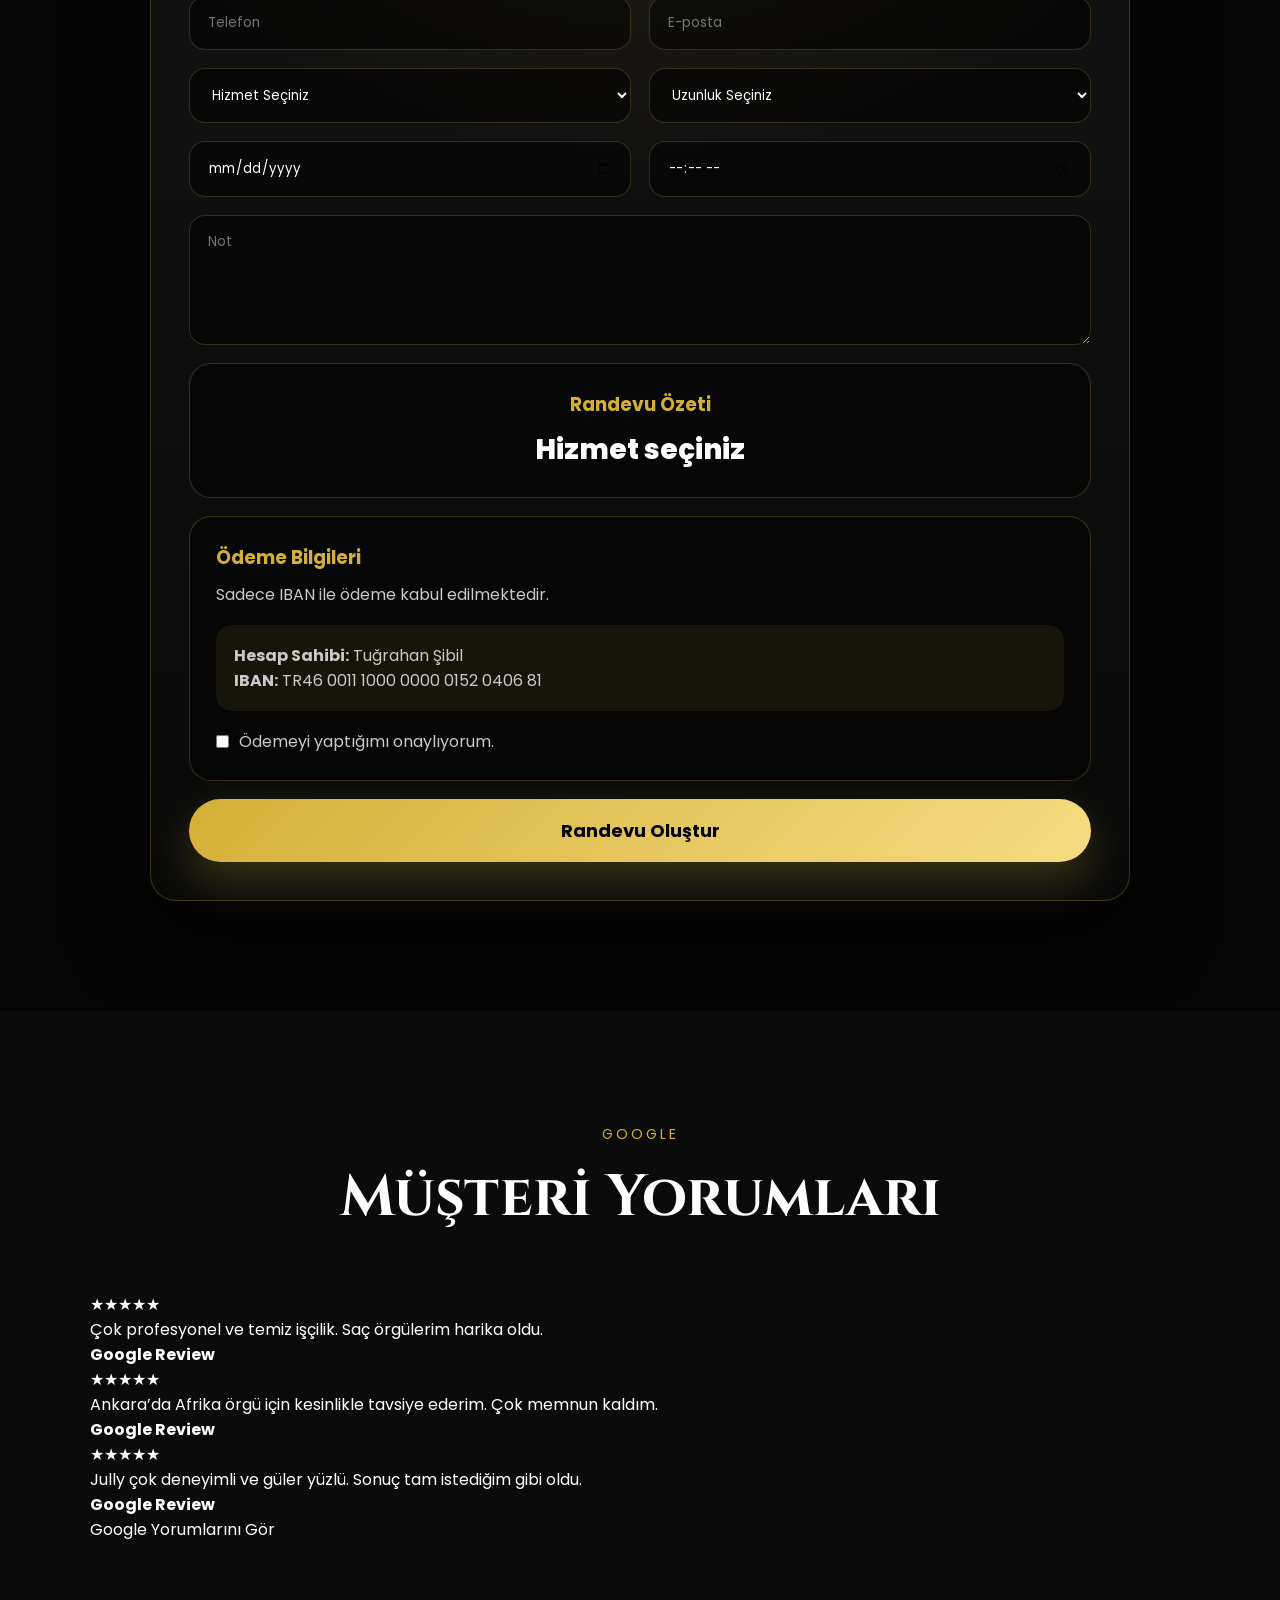
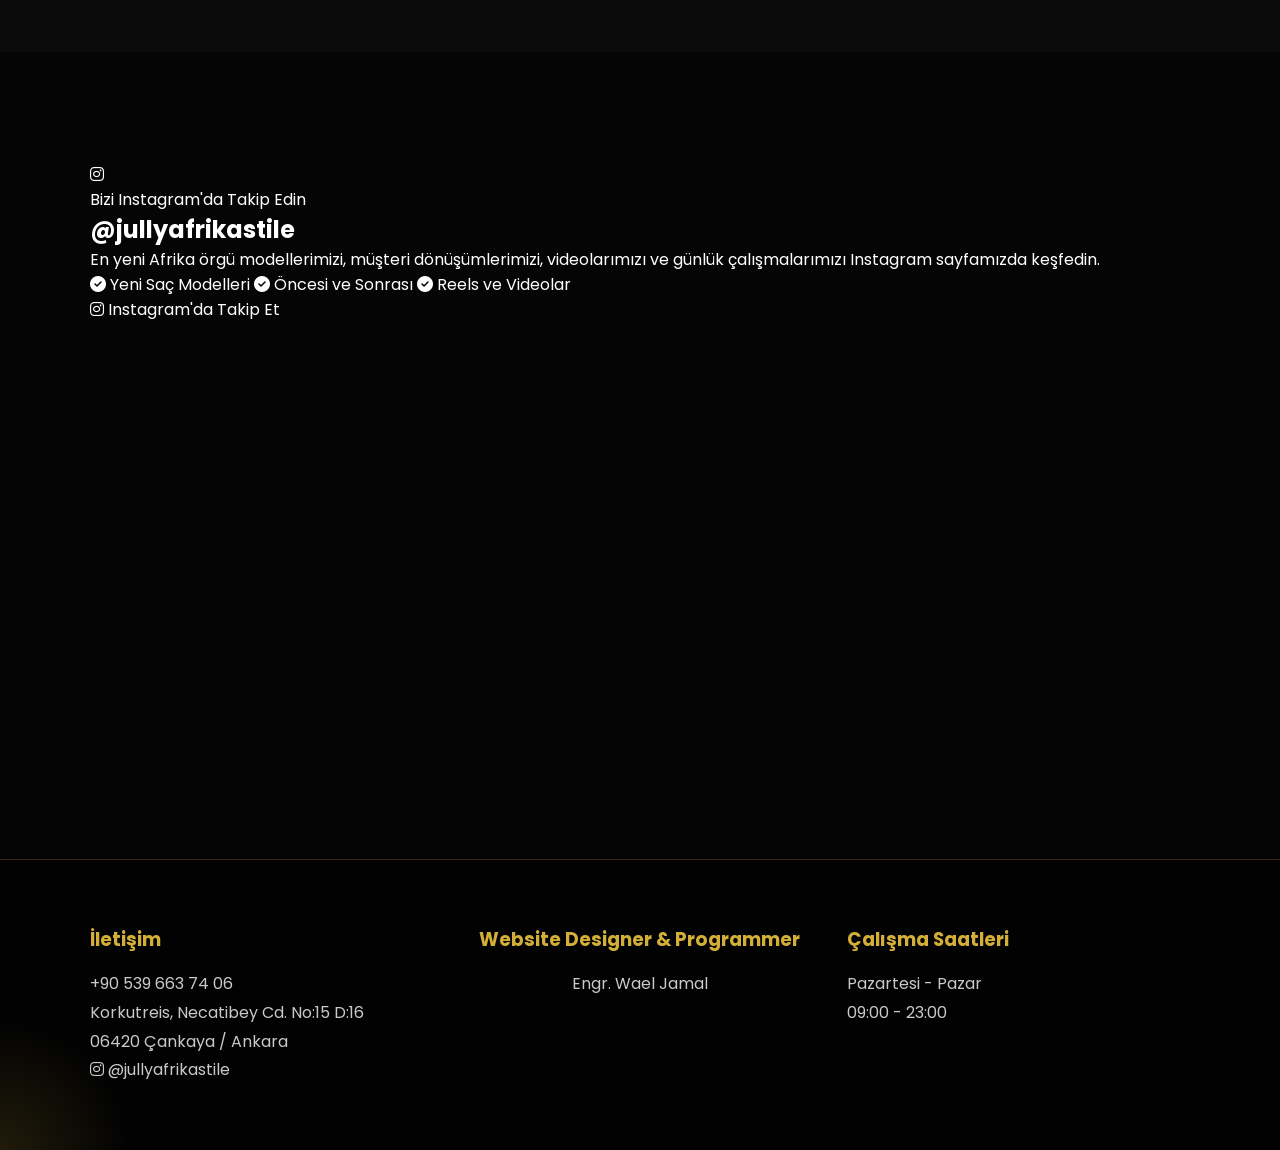
==== commit 67bbfea8: "Update index.html" ====
--- a/index.html
+++ b/index.html
@@ -1,6 +1,15 @@
 <!DOCTYPE html>
 <html lang="tr">
 <head>
+  <!-- Google tag (gtag.js) -->
+<script async src="https://www.googletagmanager.com/gtag/js?id=AW-18425061918"></script>
+<script>
+  window.dataLayer = window.dataLayer || [];
+  function gtag(){dataLayer.push(arguments);}
+  gtag('js', new Date());
+
+  gtag('config', 'AW-18425061918');
+</script>
   <!-- Google tag (gtag.js) -->
 <script async src="https://www.googletagmanager.com/gtag/js?id=AW-18425070831"></script>
 <script>
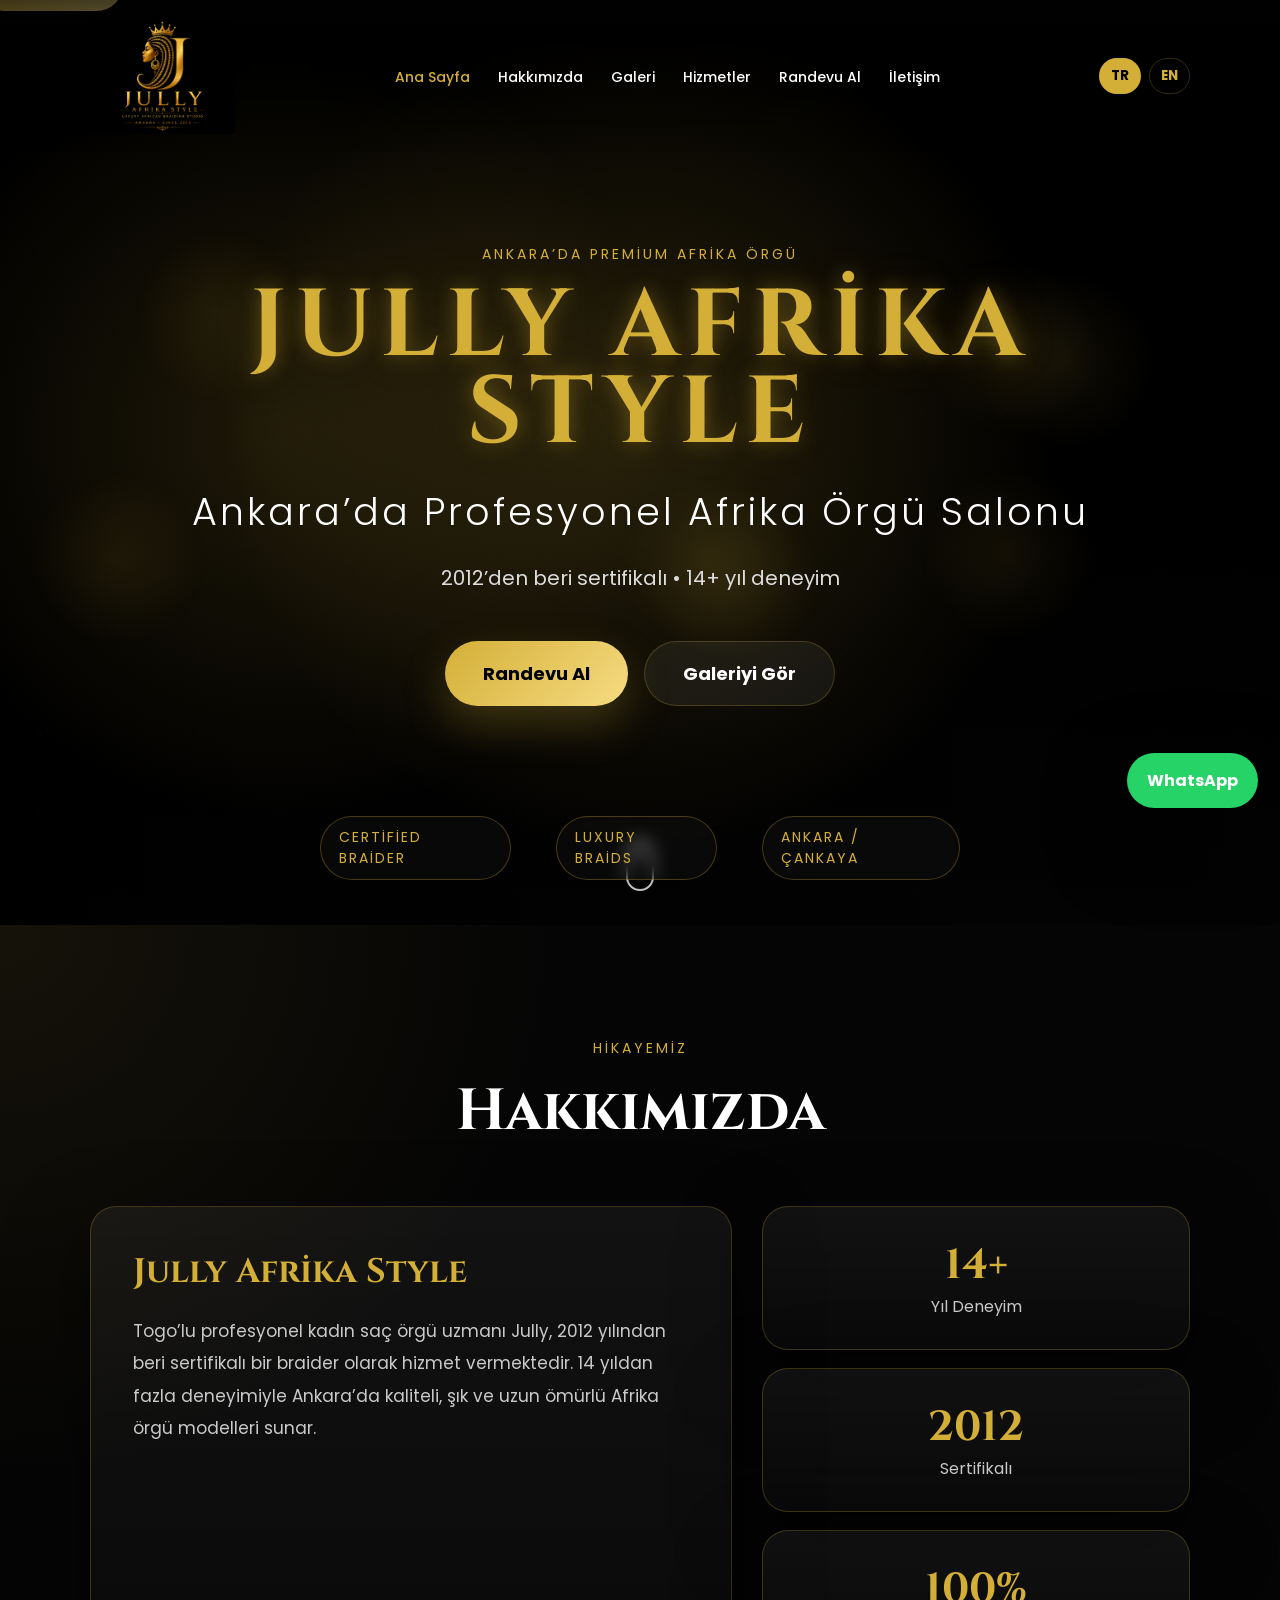
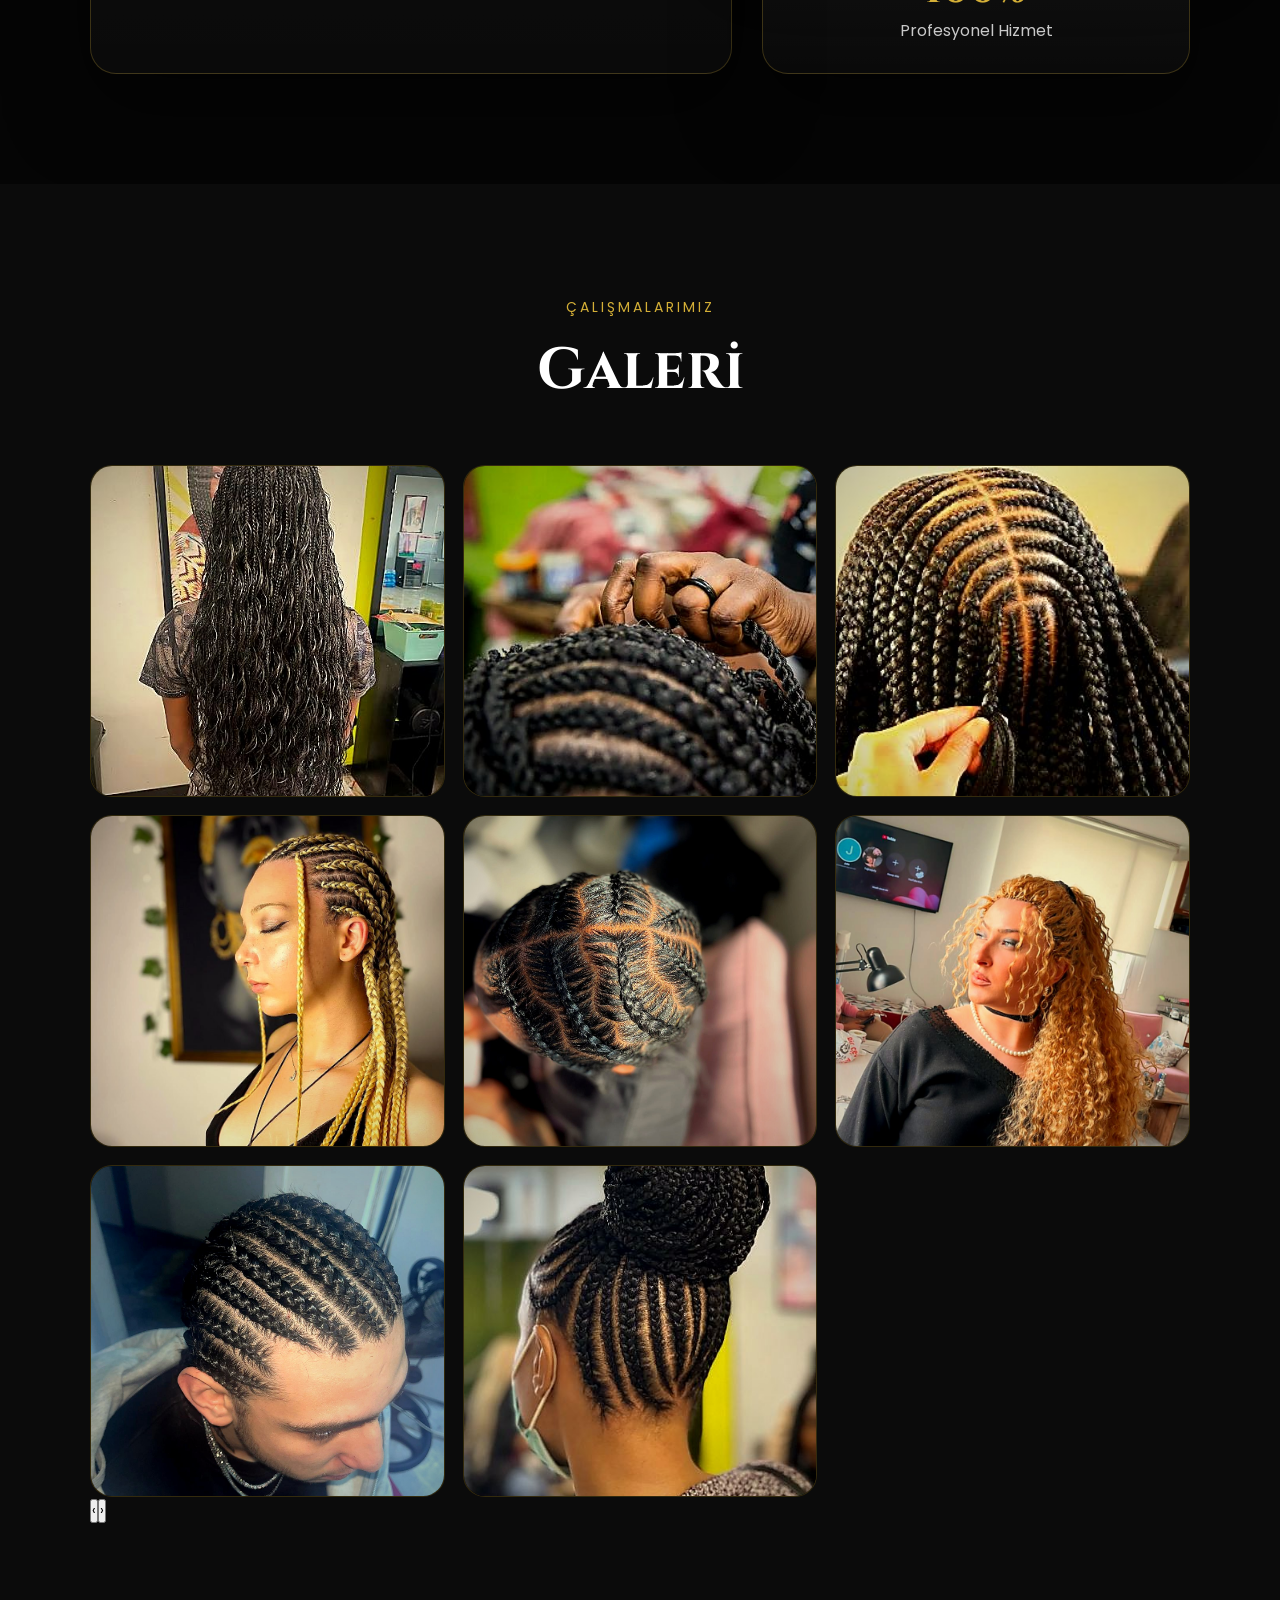
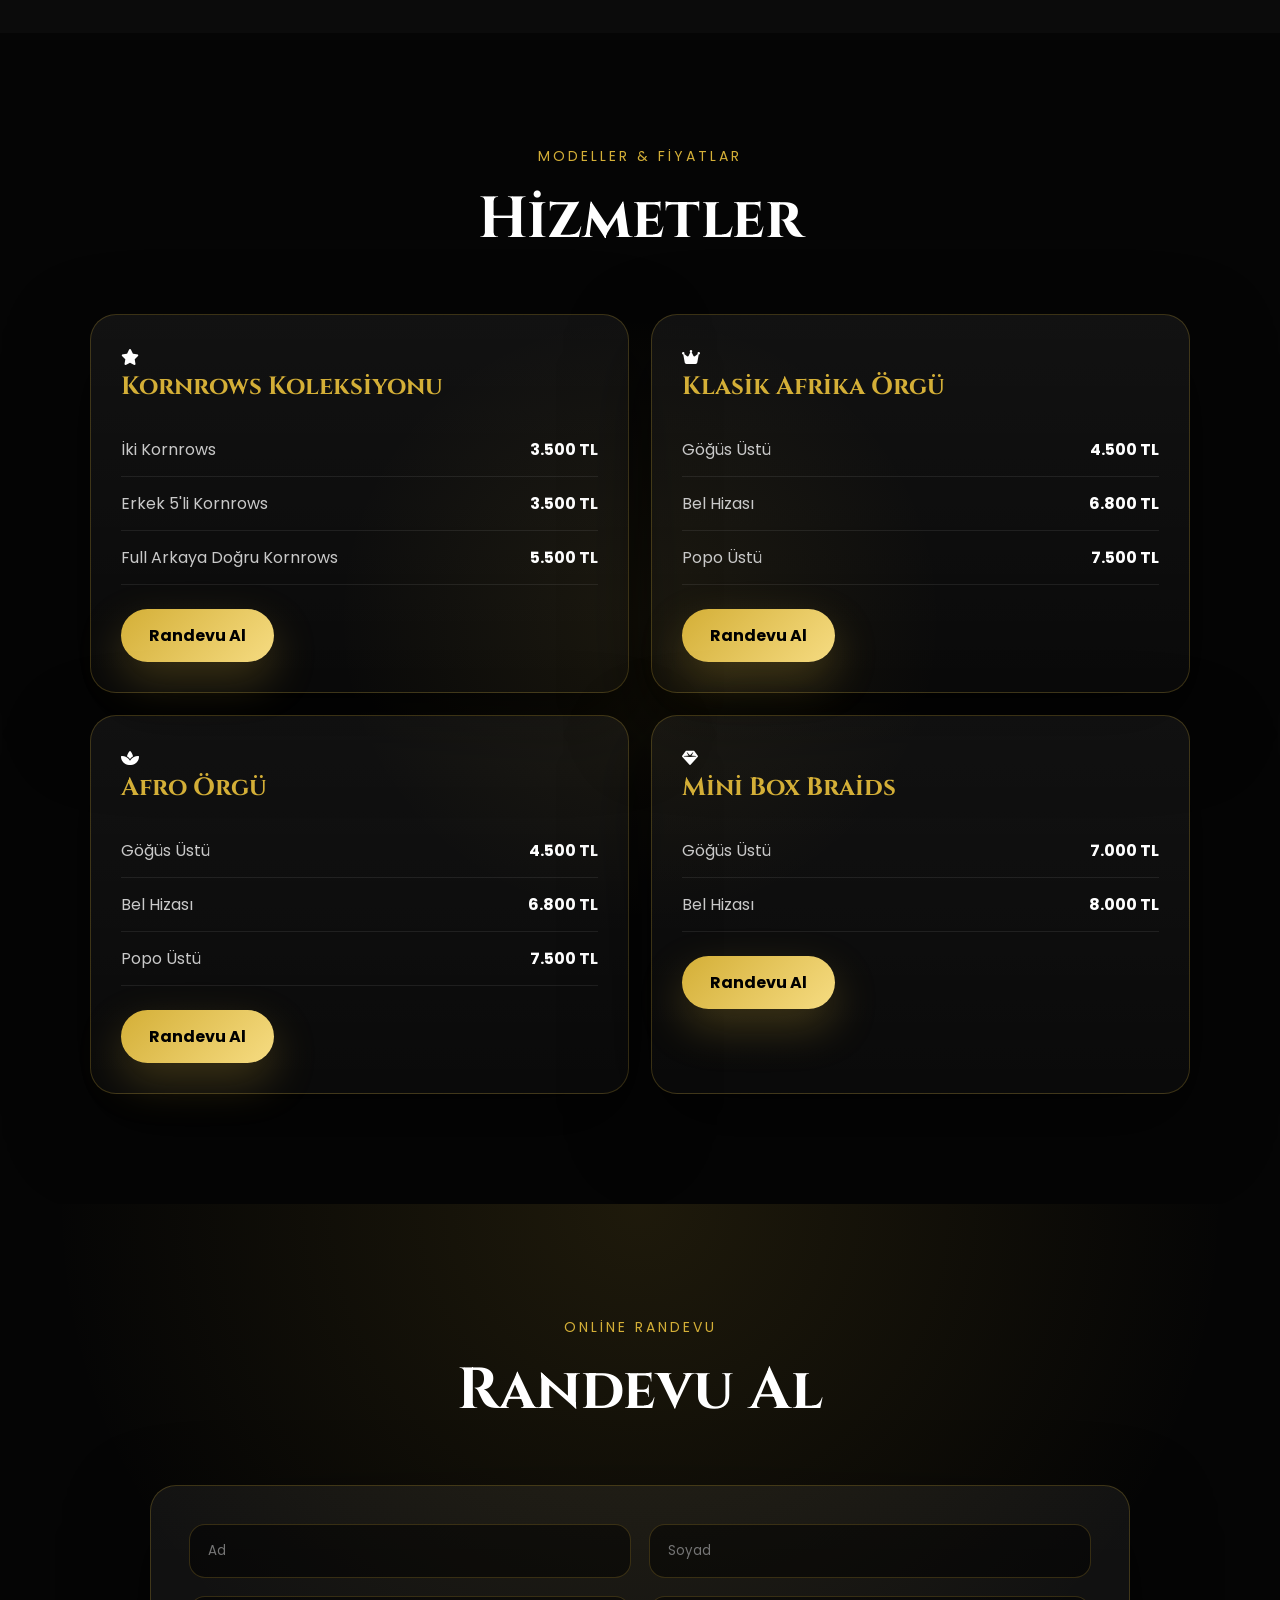
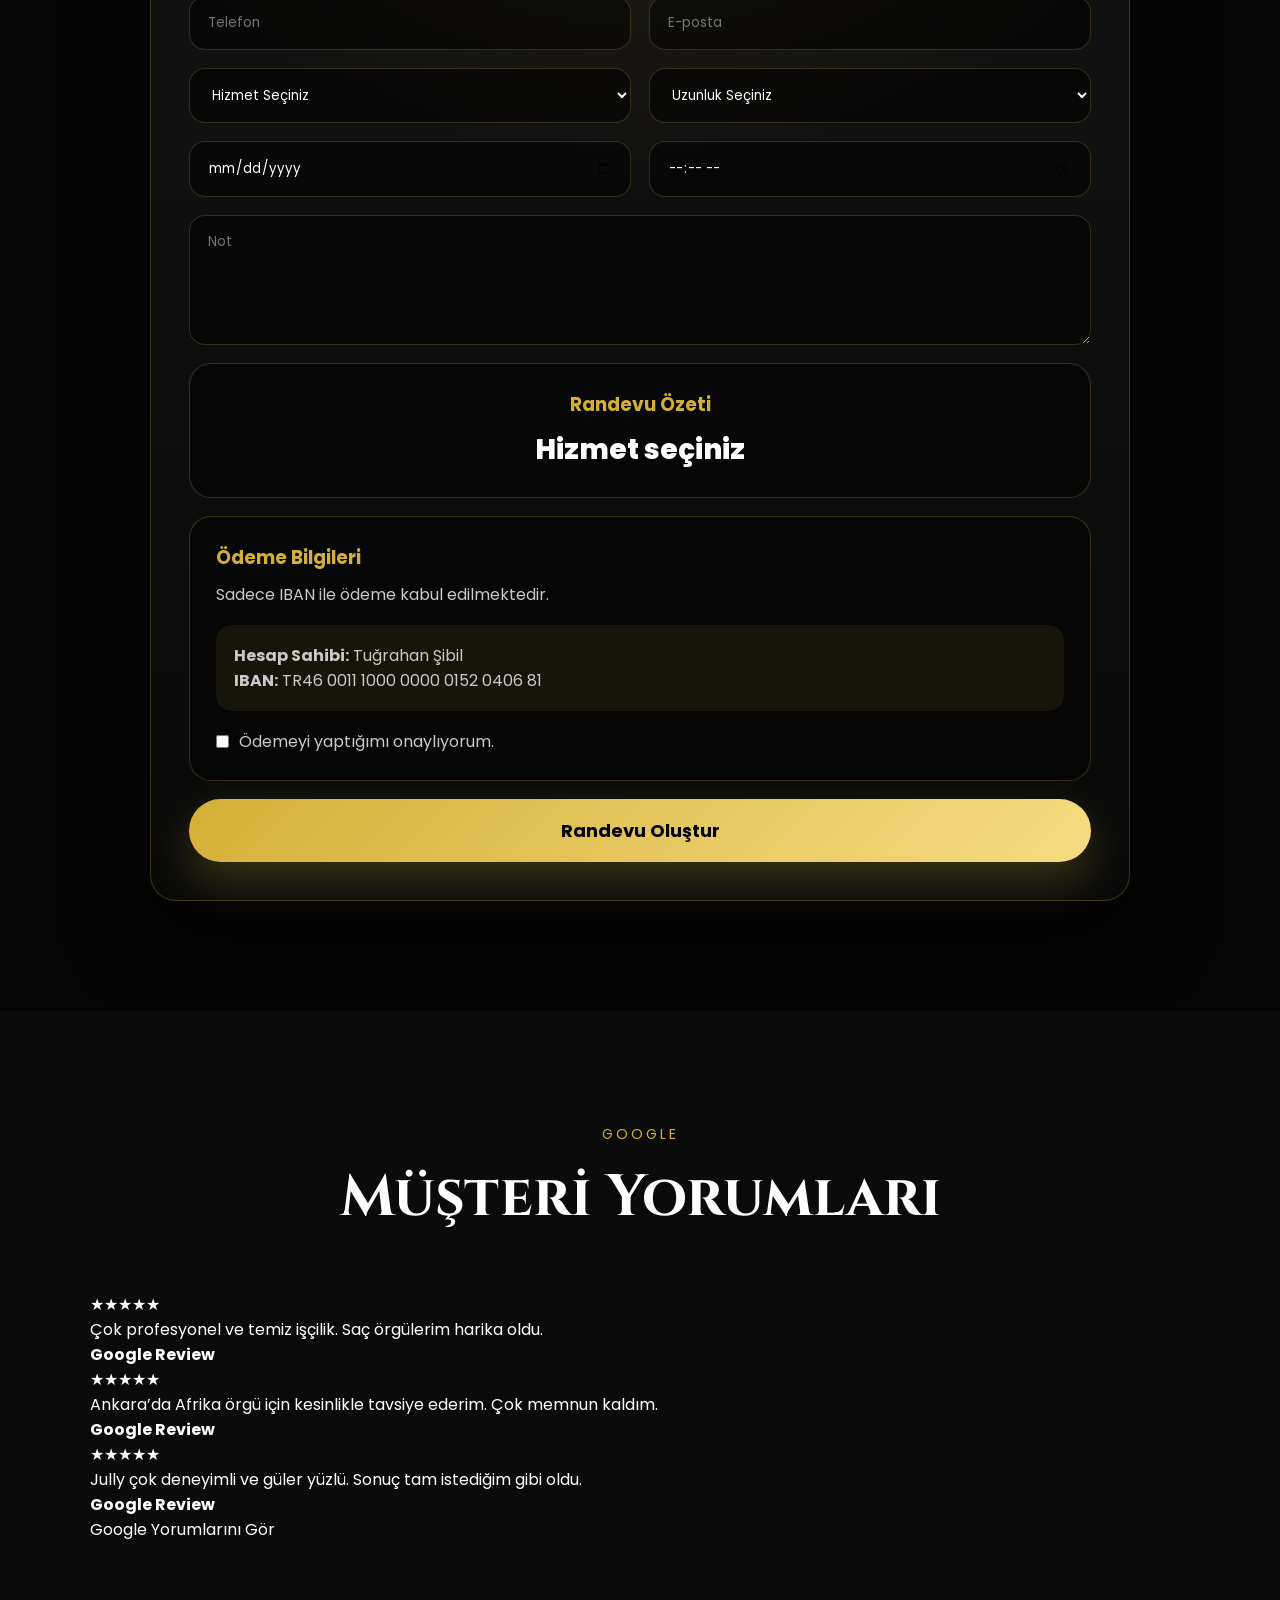
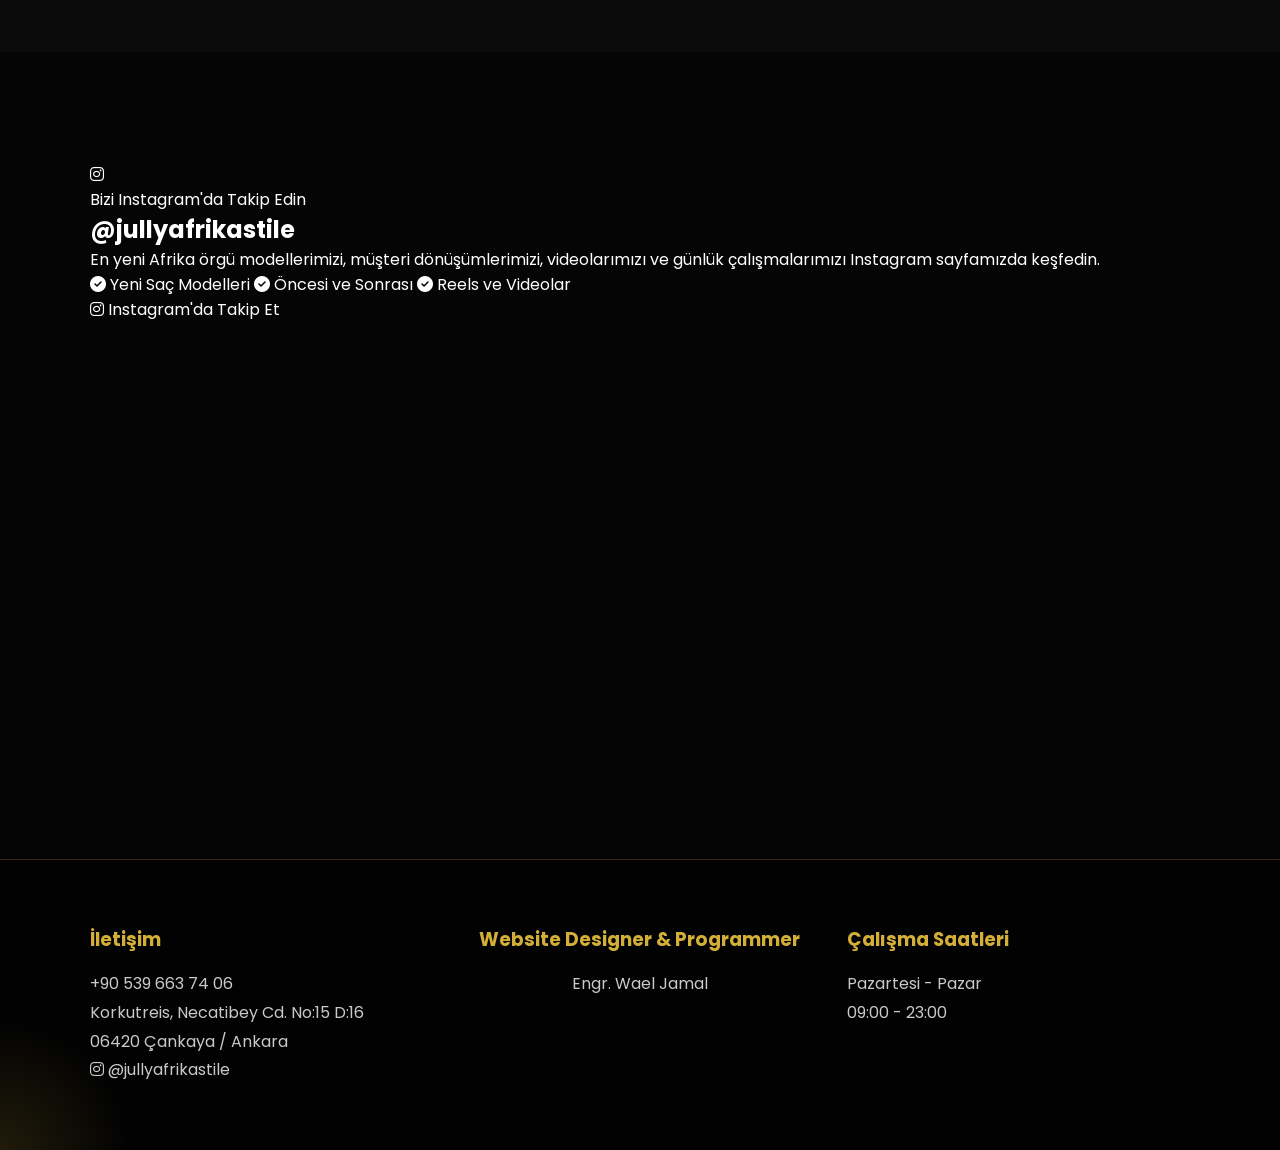
==== commit bbeb273c: "Remove Contact conversion event snippet Removed the event snippet for Contact conversion from the HT" ====
--- a/index.html
+++ b/index.html
@@ -19,24 +19,7 @@
 
   gtag('config', 'AW-18425070831');
 </script>
-  <!-- Event snippet for Contact conversion -->
-<script>
-function gtag_report_conversion(url) {
-  var callback = function () {
-    if (typeof url !== 'undefined') {
-      window.location = url;
-    }
-  };
-
-  gtag('event', 'conversion', {
-    'send_to': 'AW-18425070831/7LDgCL24q-0cEO-J4dFE',
-    'event_callback': callback
-  });
-
-  return false;
-}
-</script>
-  
+
 <meta charset="UTF-8" />
 <meta name="viewport" content="width=device-width, initial-scale=1.0" />
 <html lang="tr">
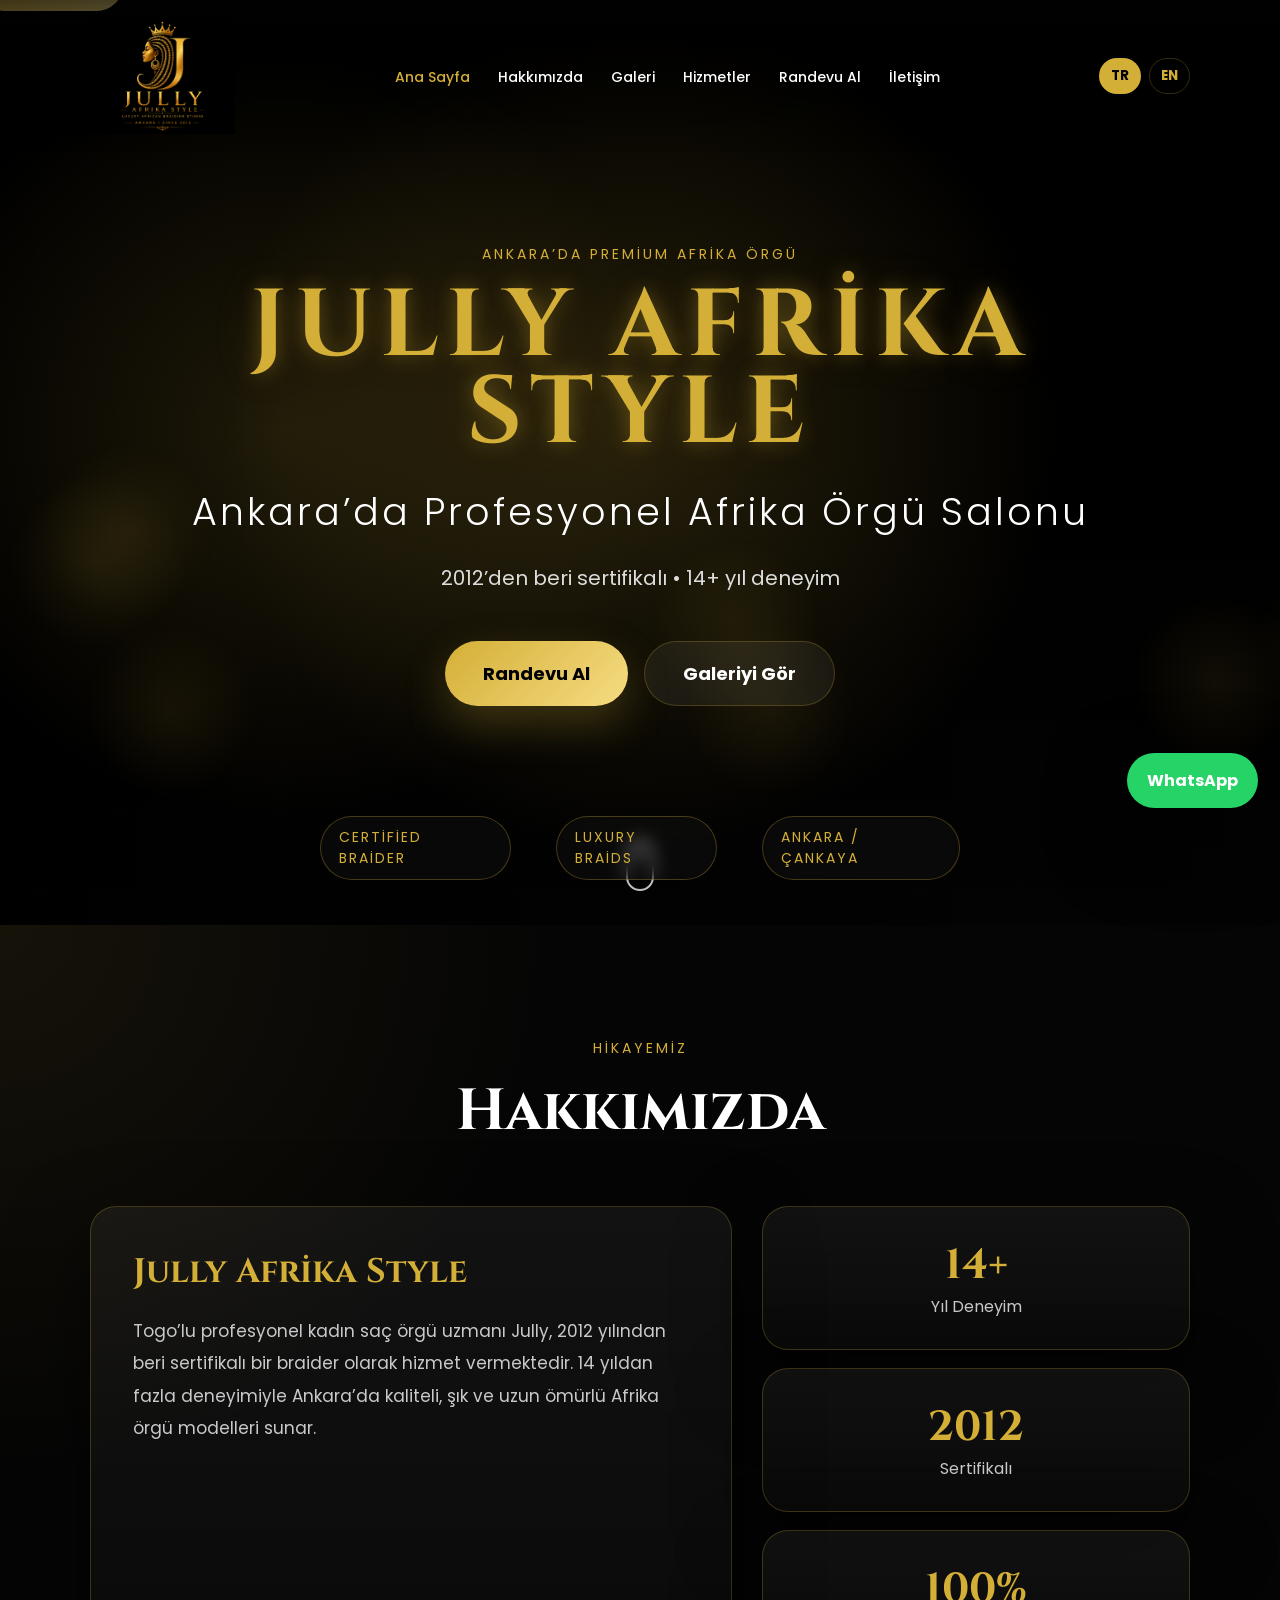
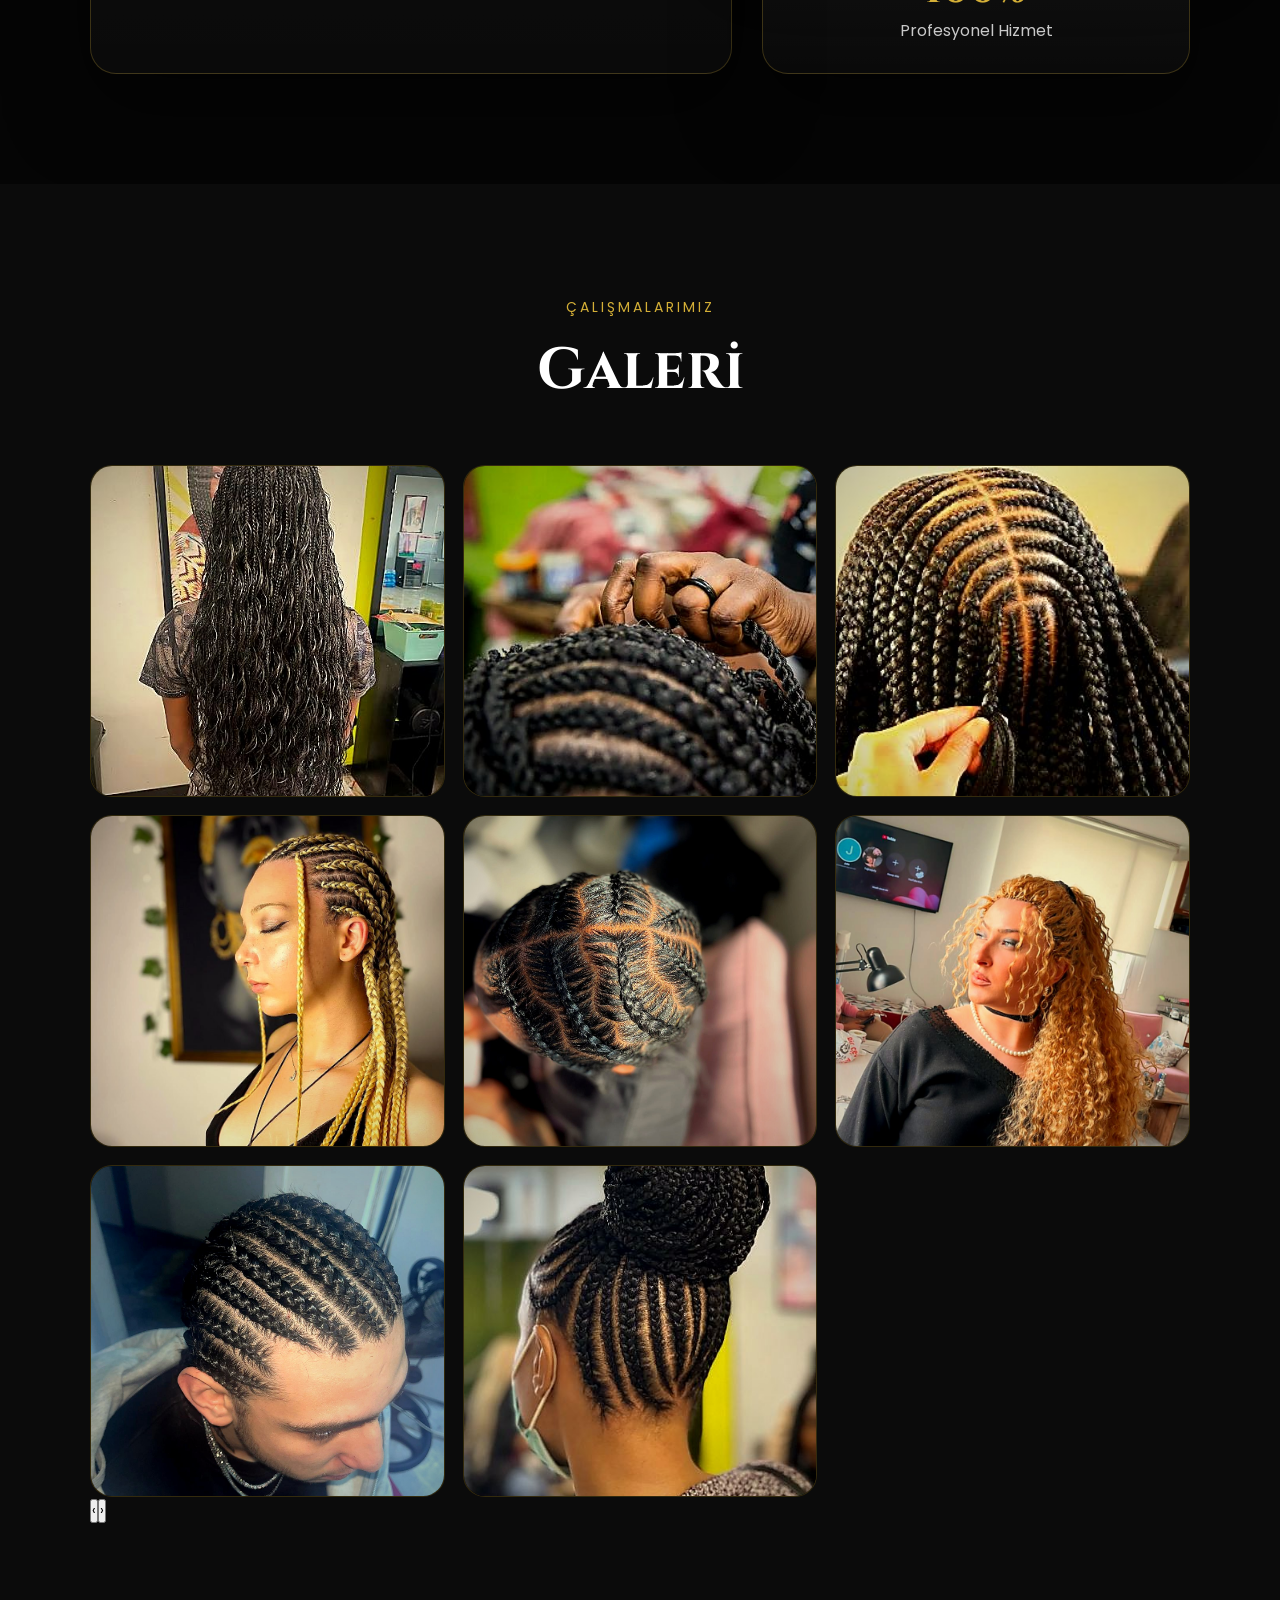
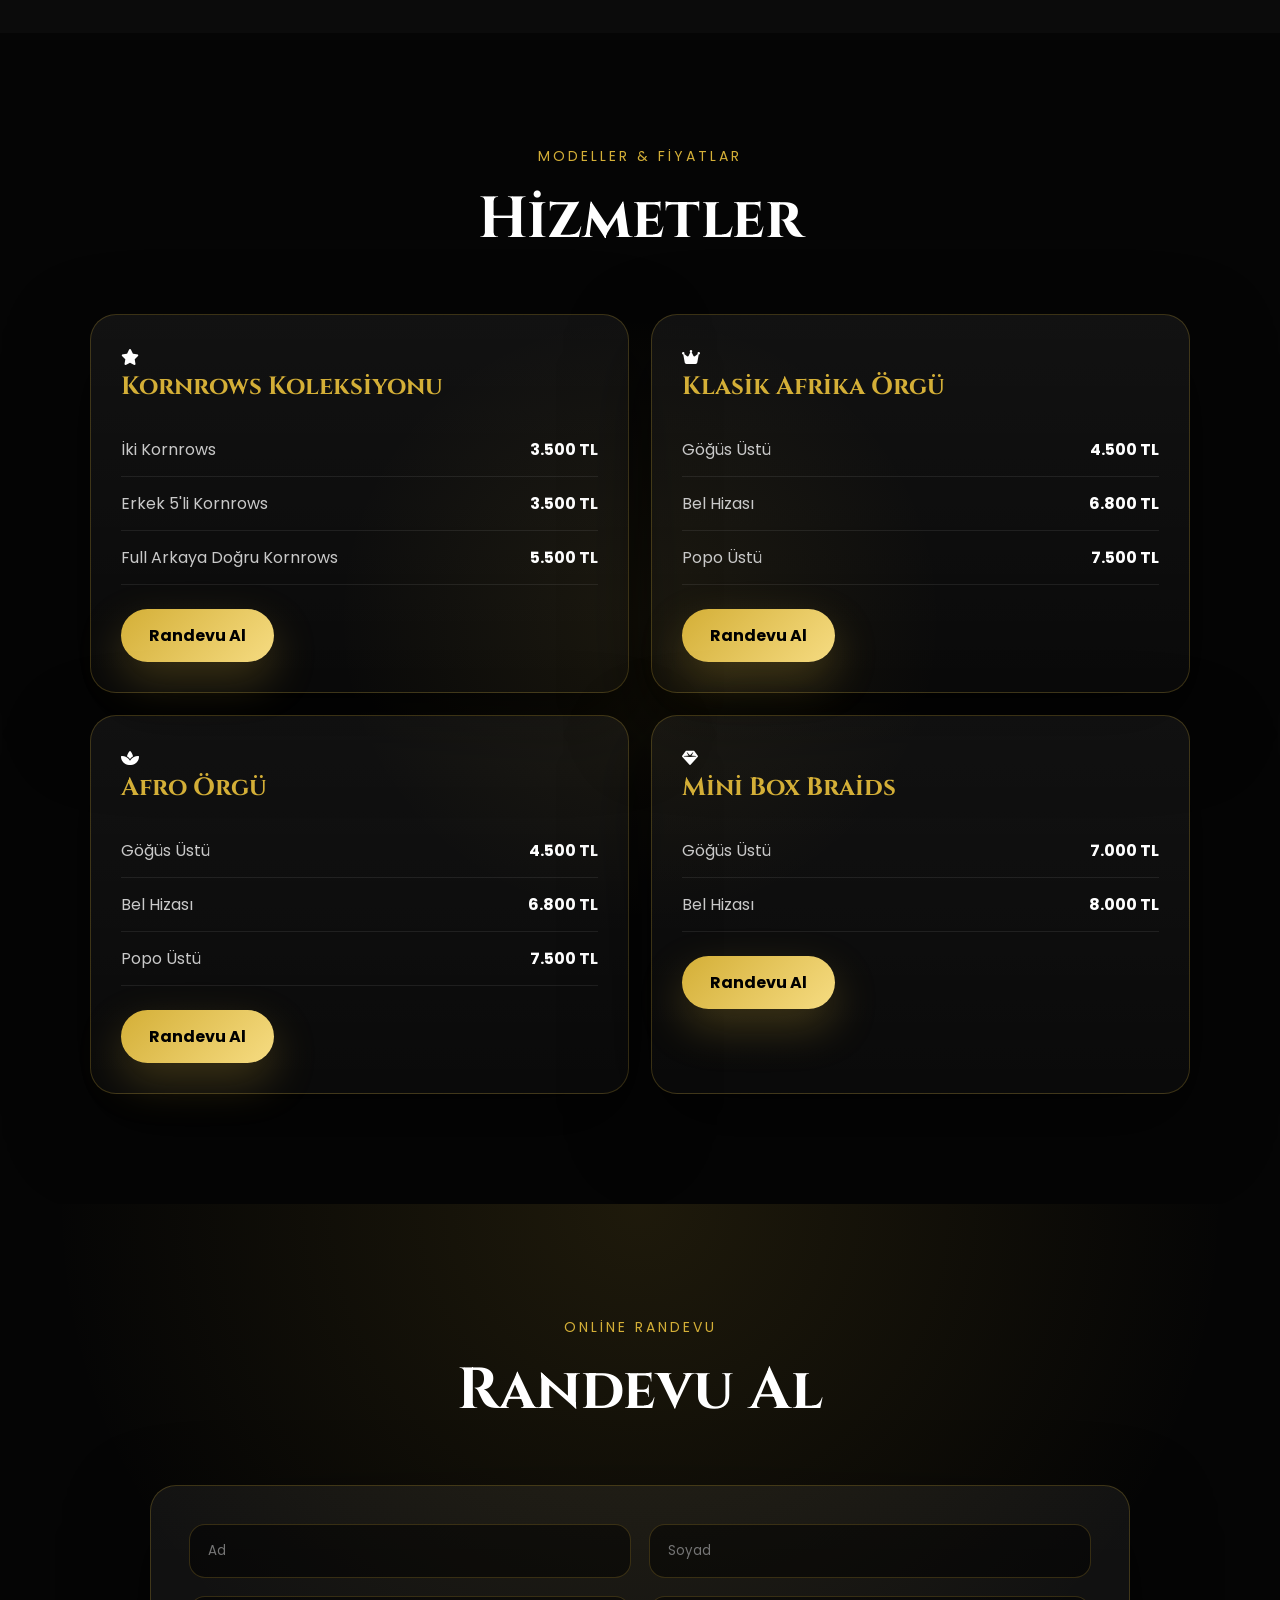
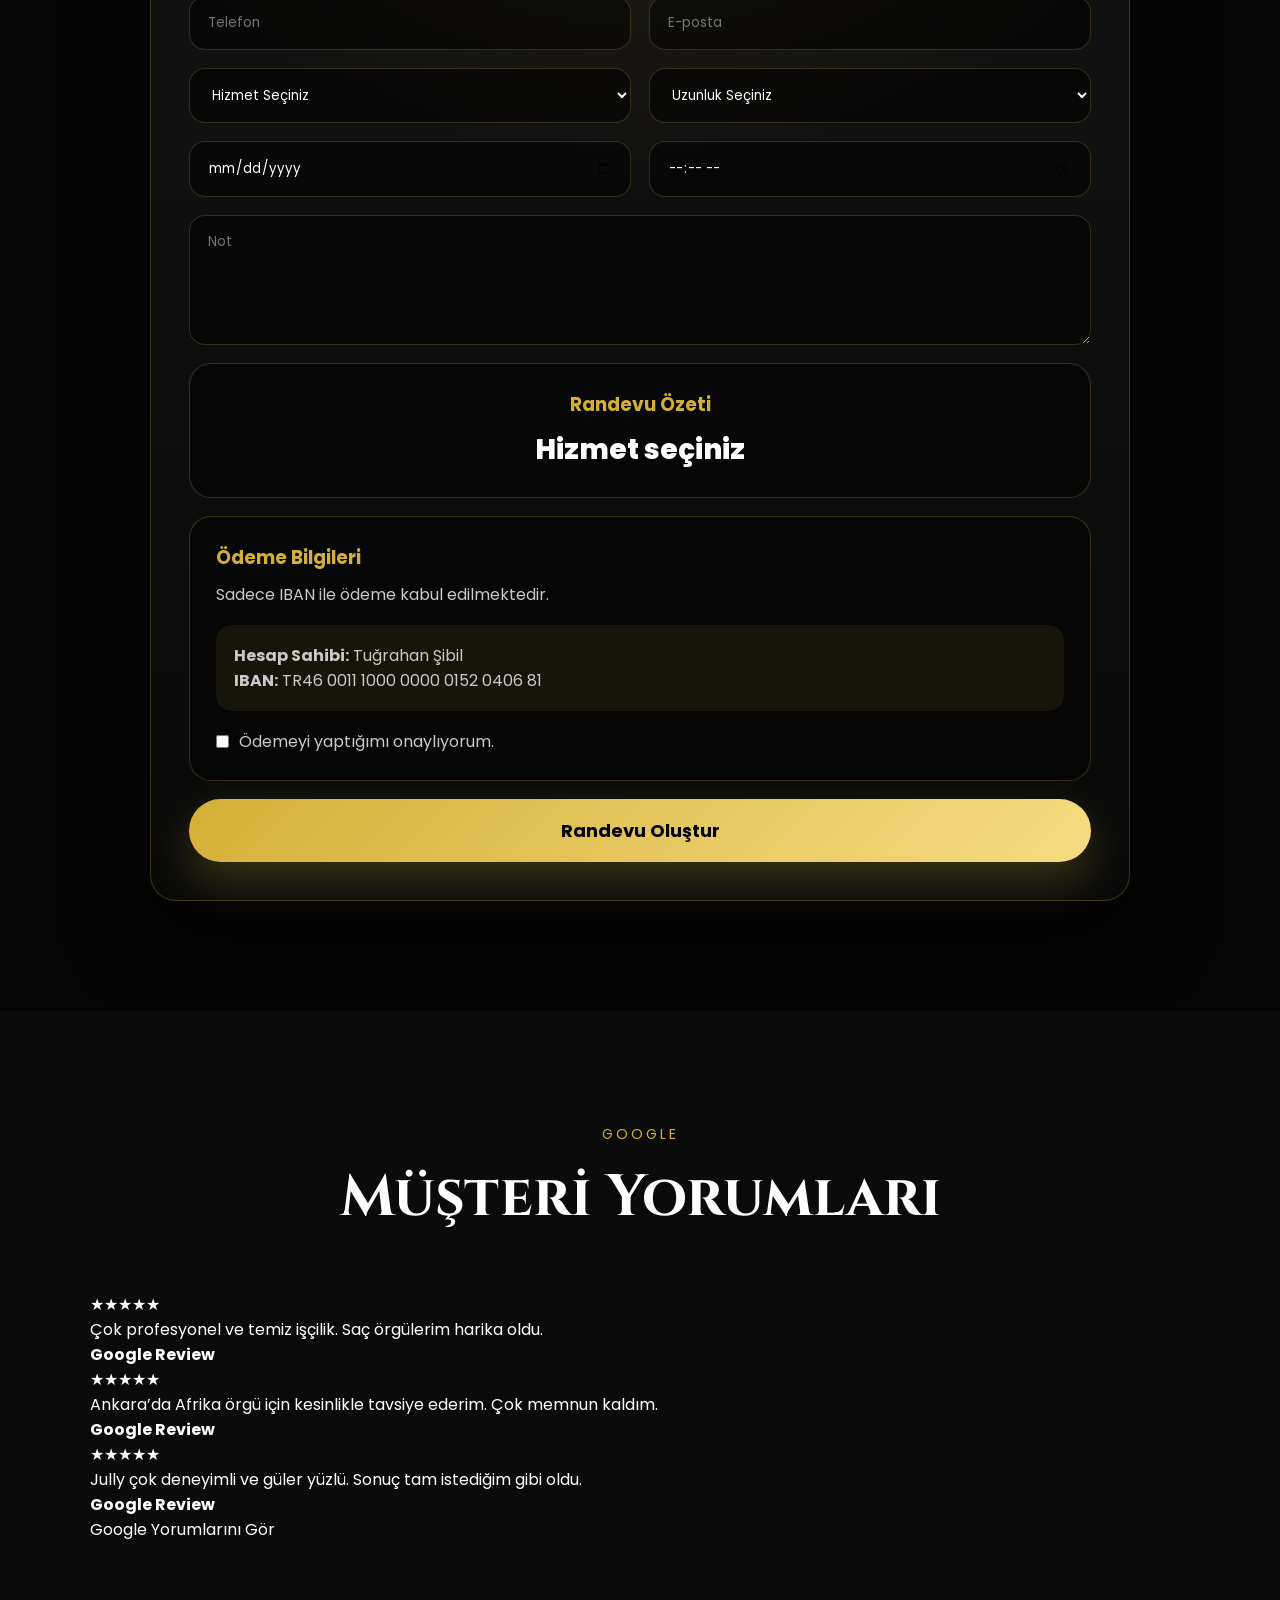
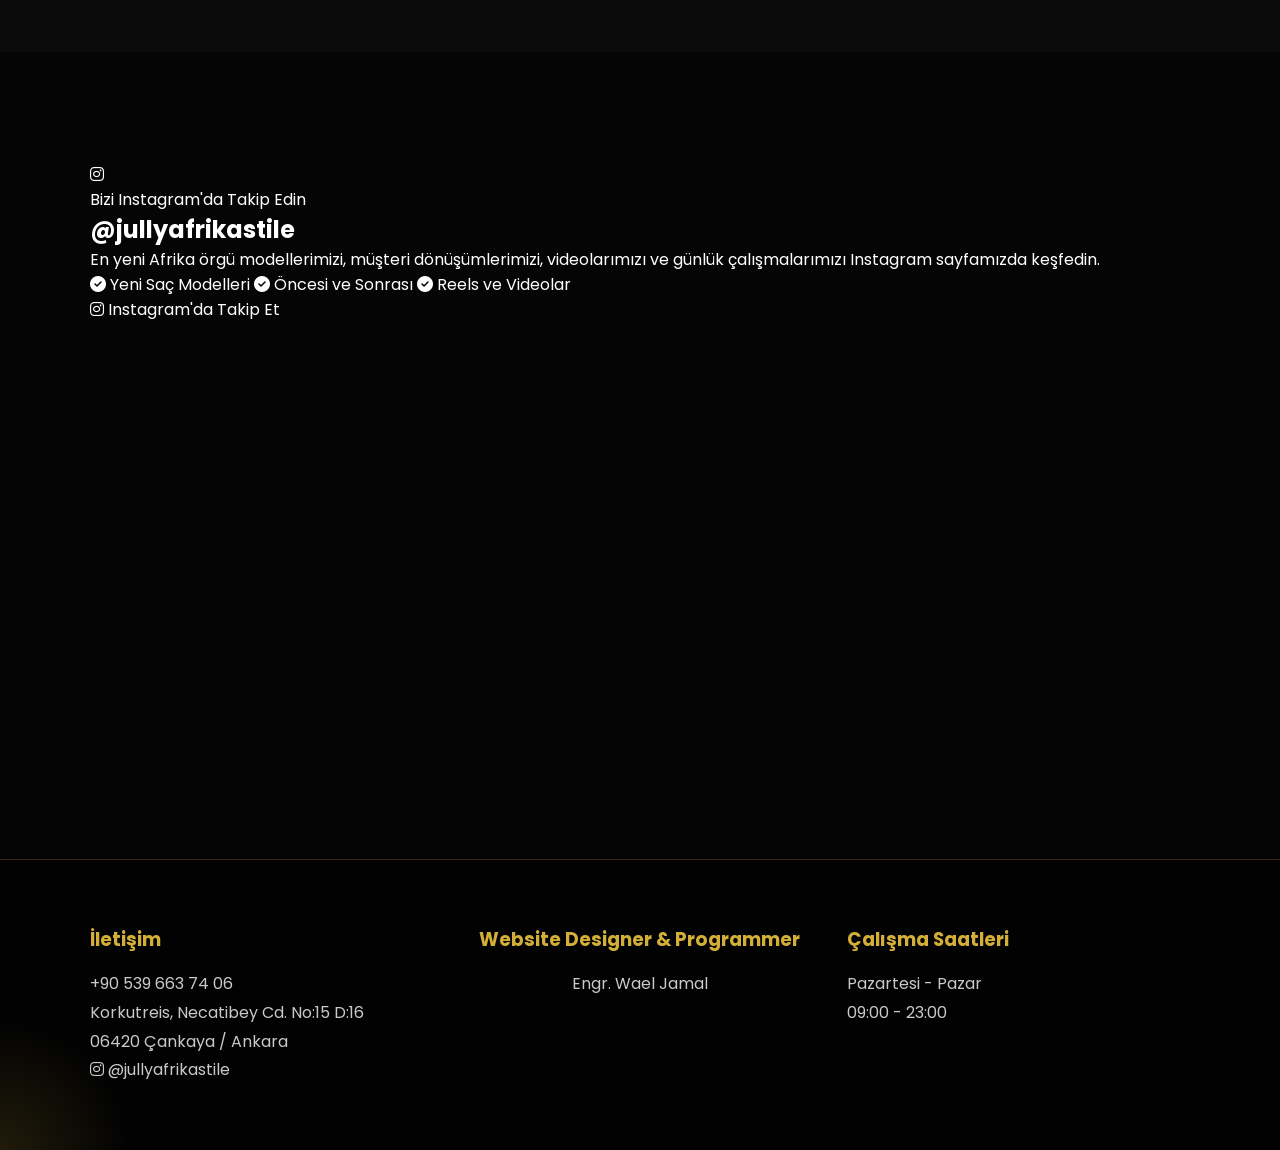
==== commit 0221f28a: "Add Google site verification meta tag" ====
--- a/index.html
+++ b/index.html
@@ -1,6 +1,8 @@
 <!DOCTYPE html>
 <html lang="tr">
 <head>
+  <meta name="google-site-verification" content="i7f68WR1DsnXVVdgWpPwX271ZExTU5bow4XCqk9QxG8" />
+
   <!-- Google tag (gtag.js) -->
 <script async src="https://www.googletagmanager.com/gtag/js?id=AW-18425061918"></script>
 <script>
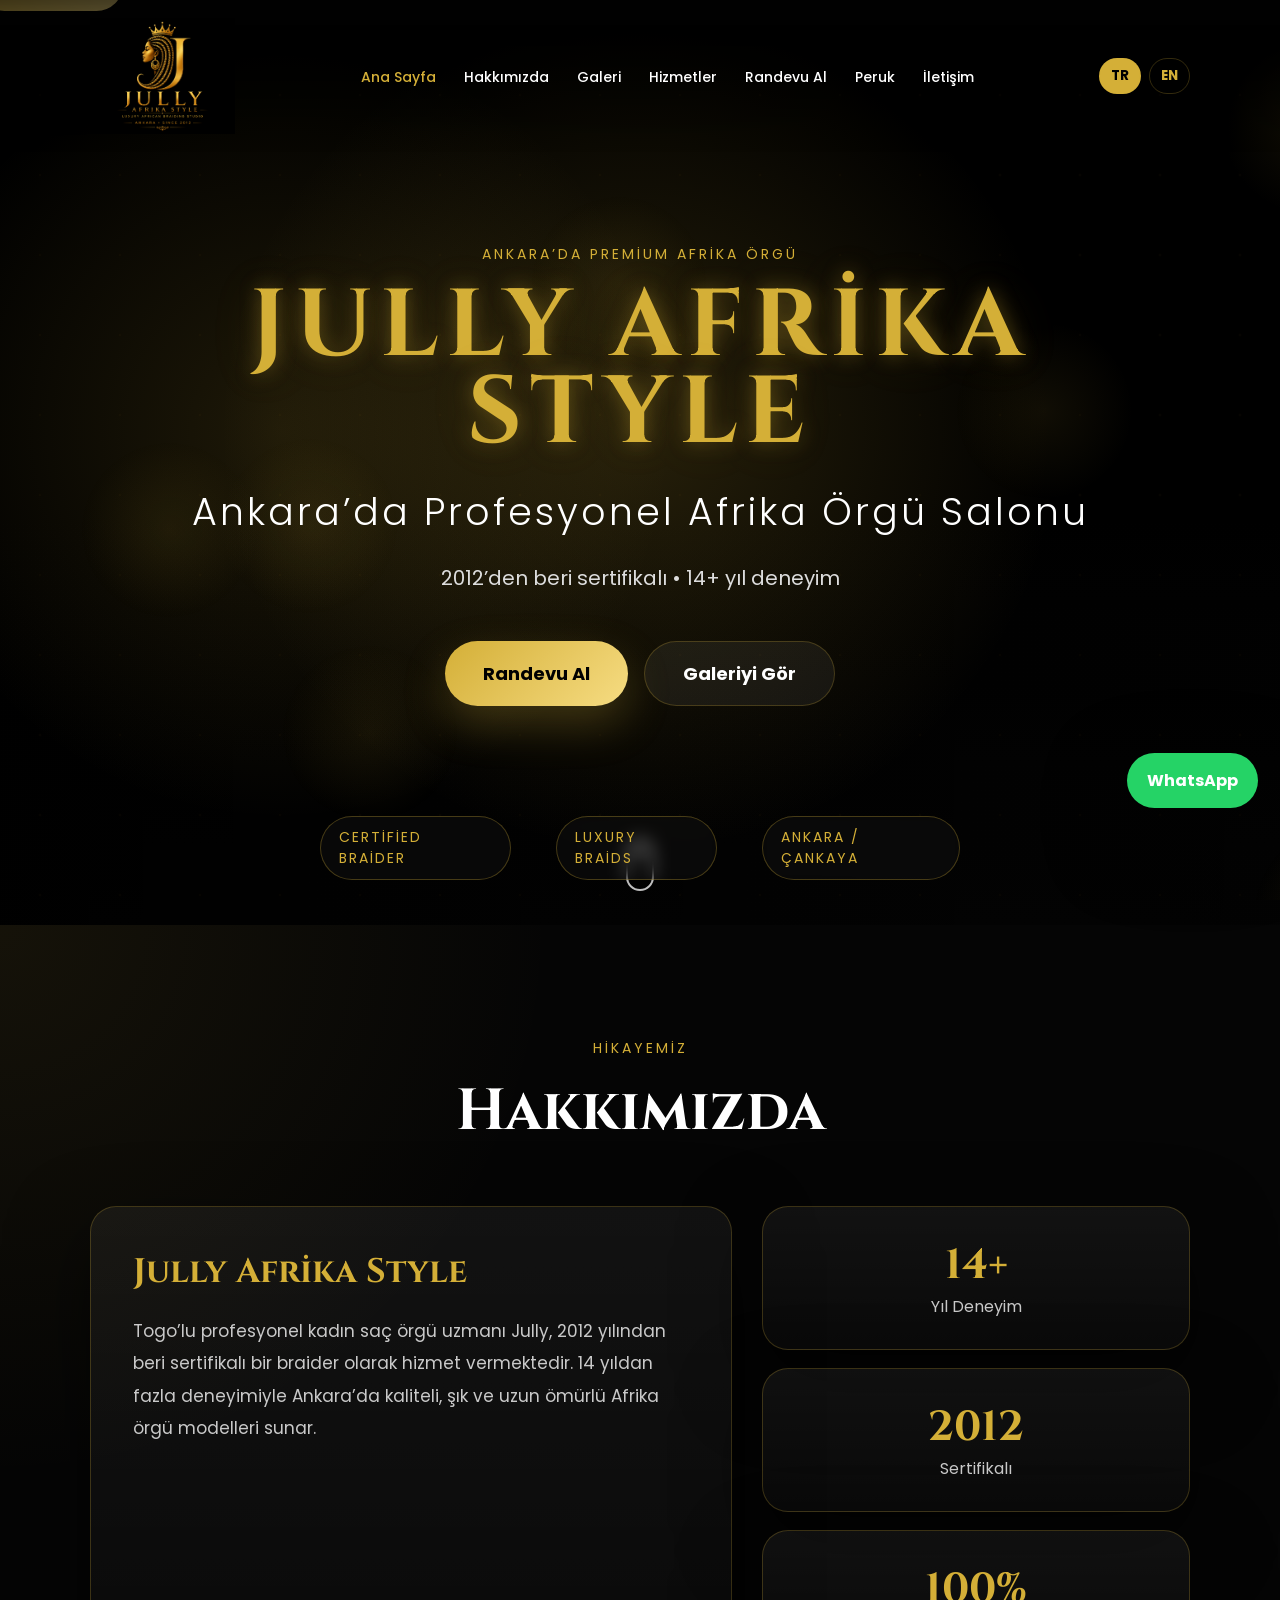
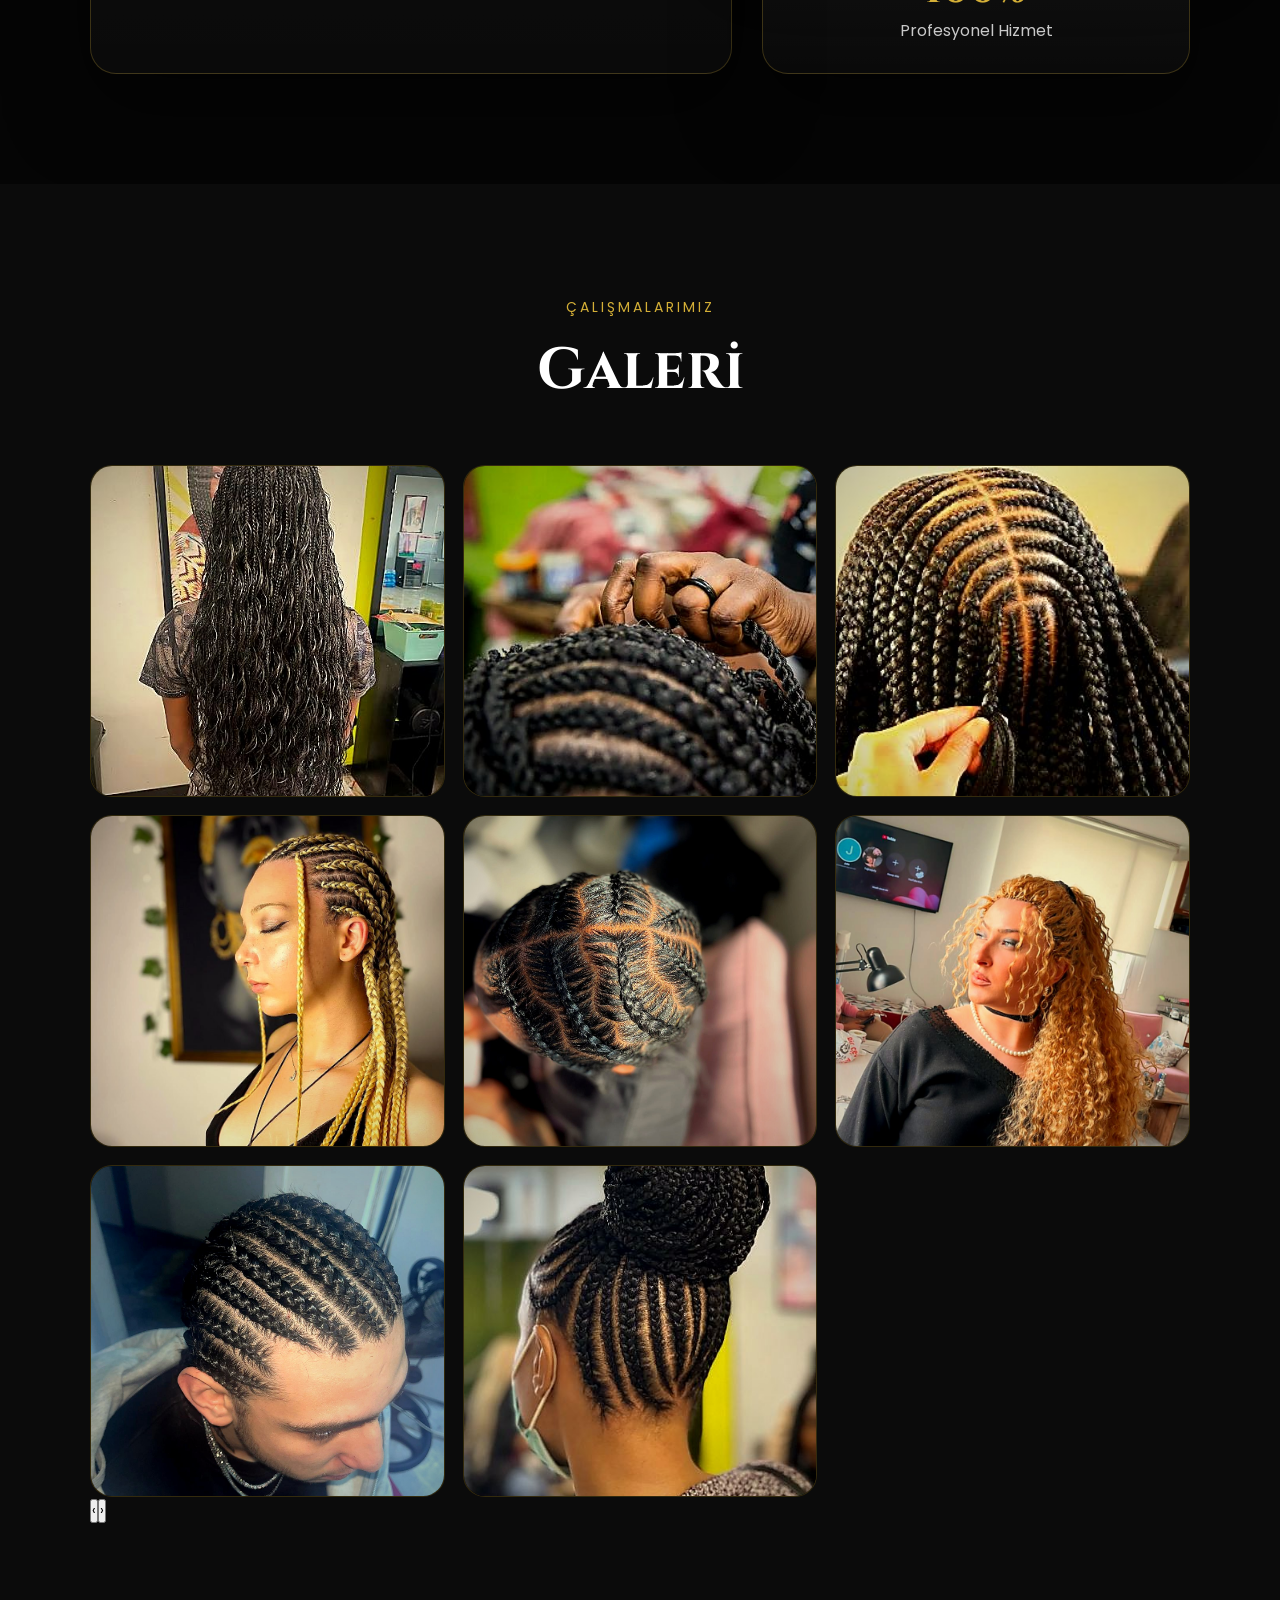
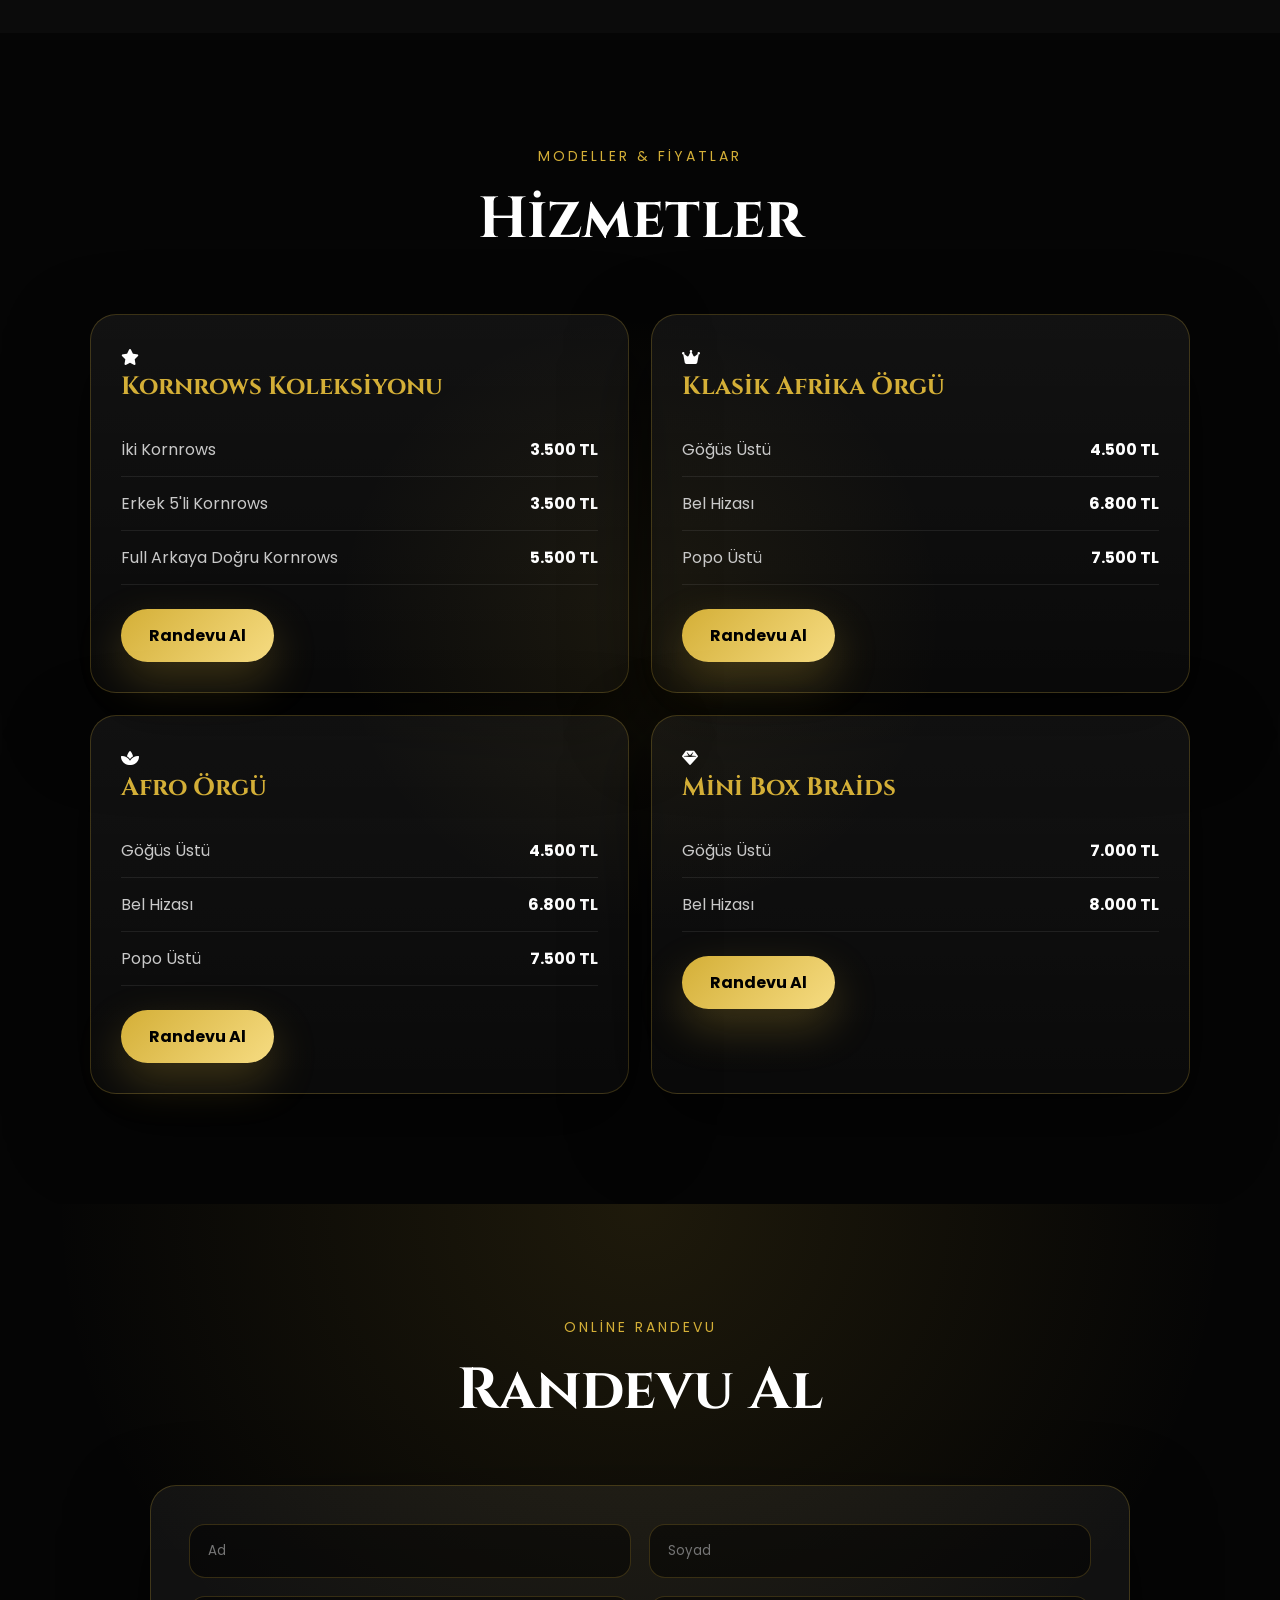
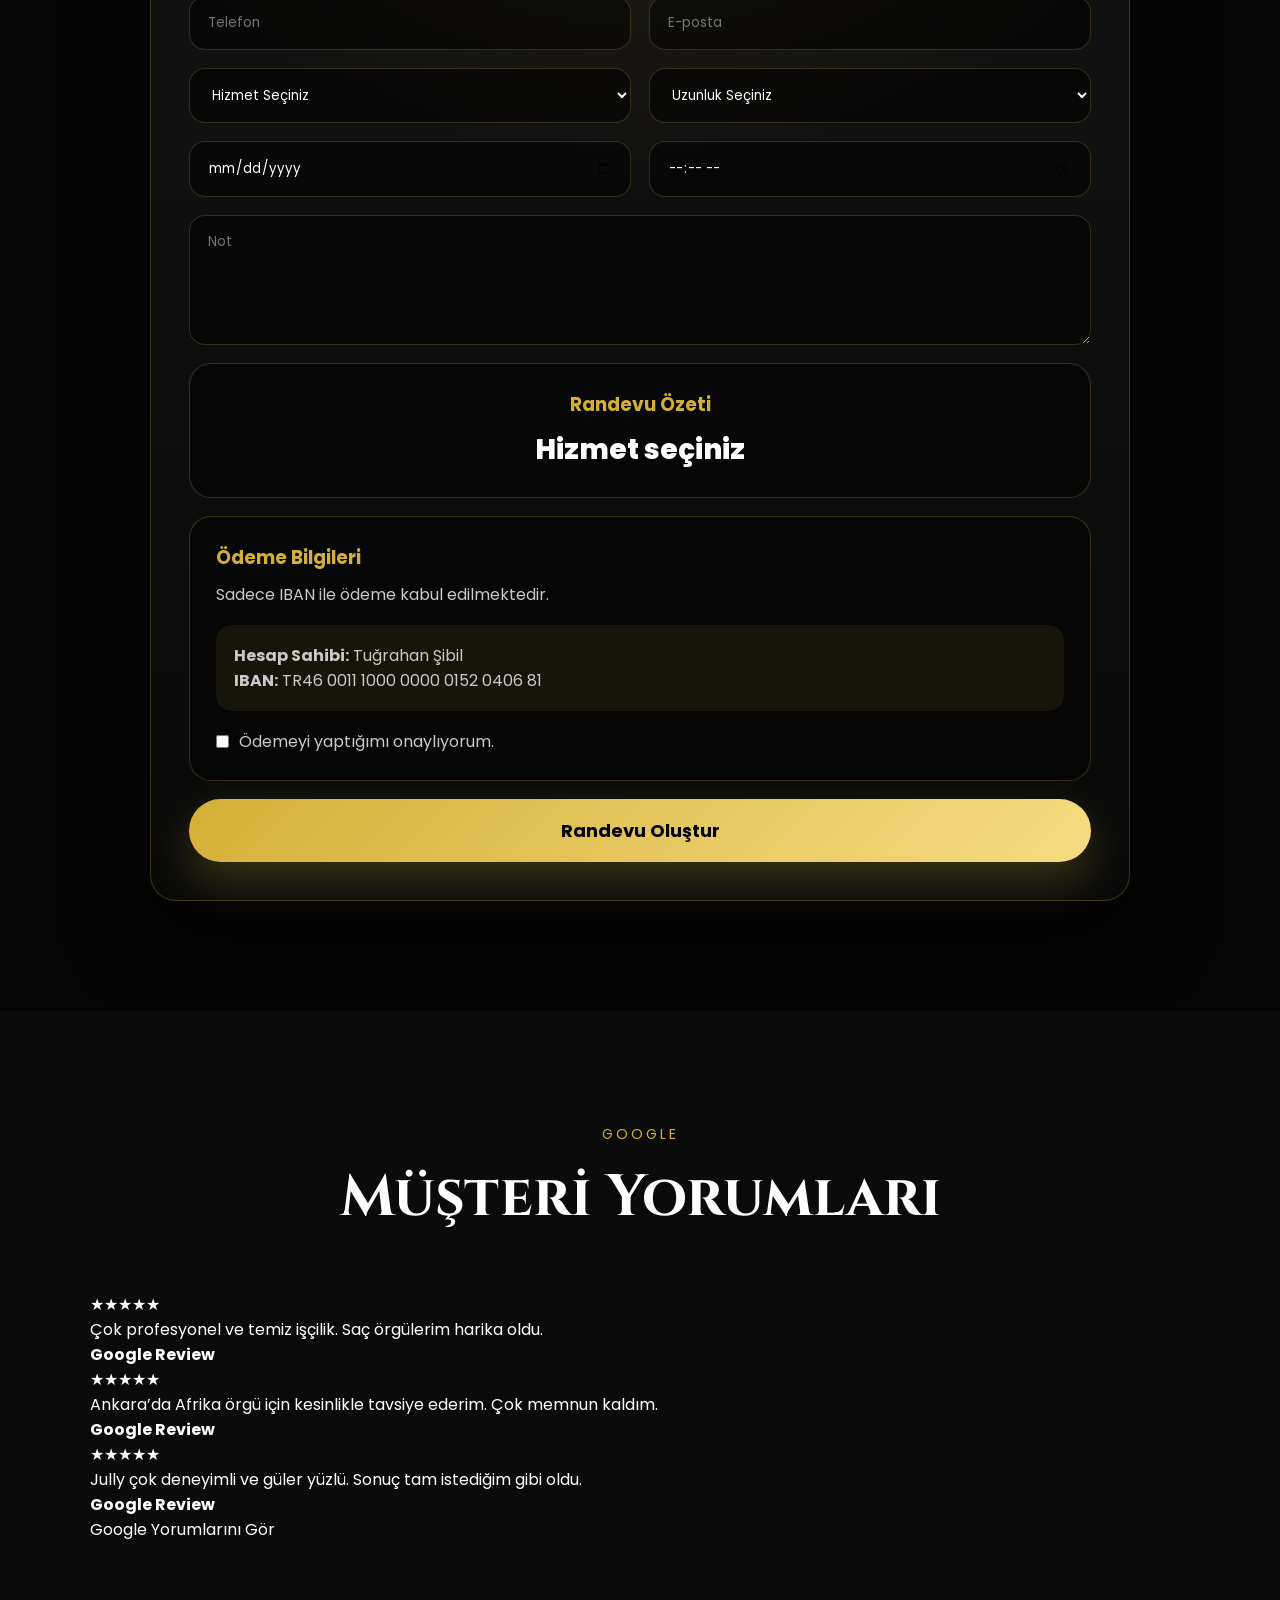
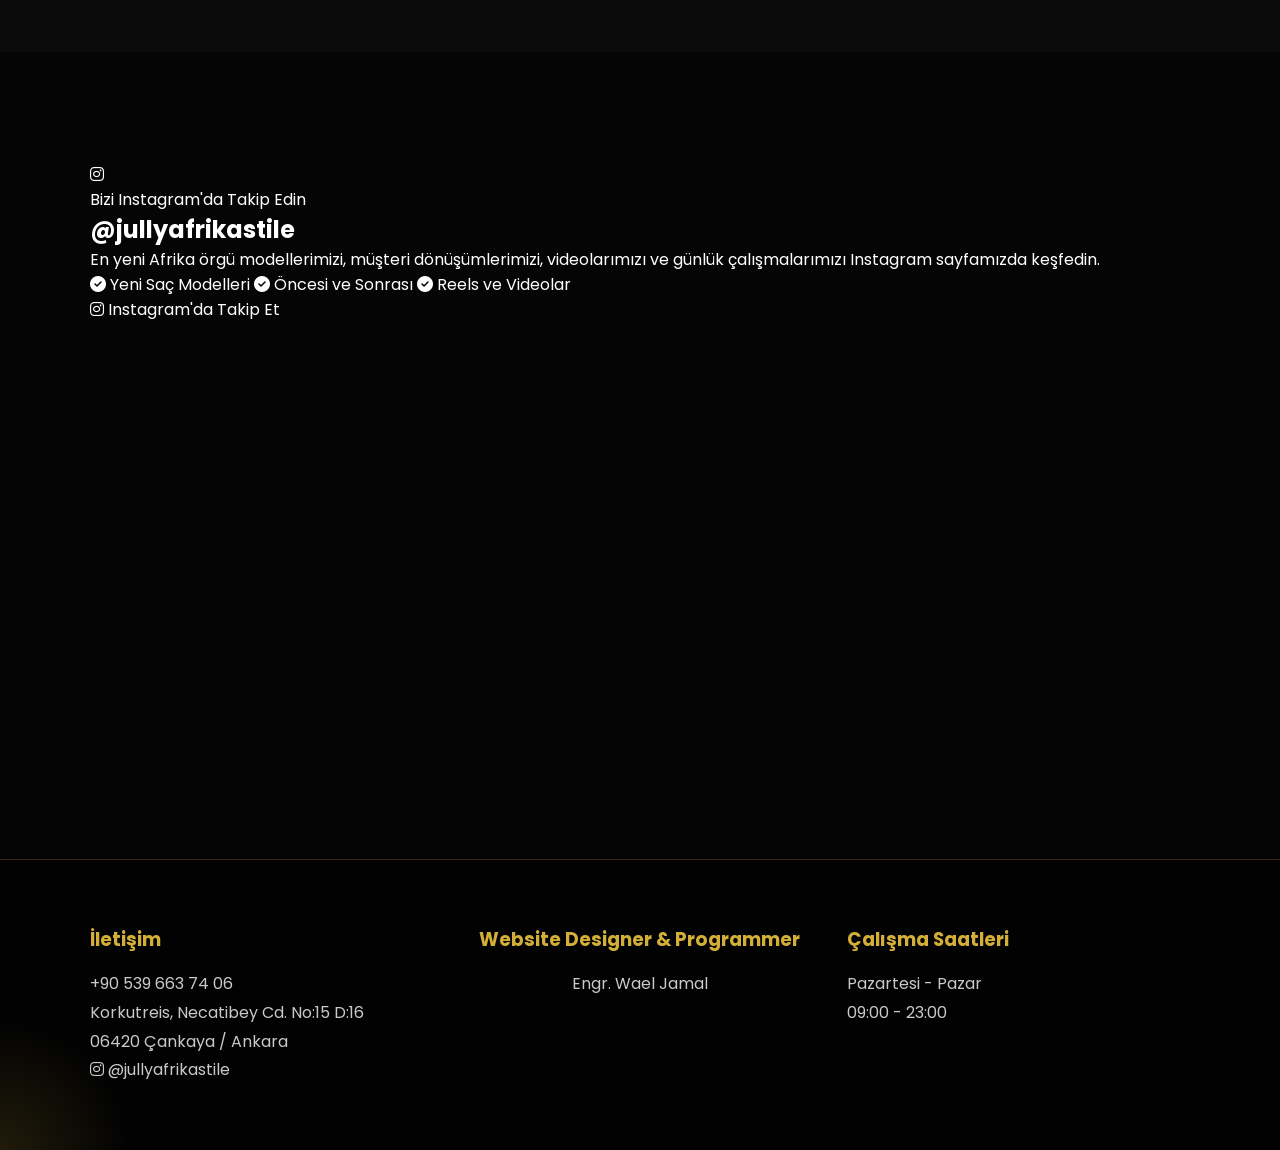
==== commit 7bb61dd8: "Update index.html" ====
--- a/index.html
+++ b/index.html
@@ -246,6 +246,7 @@
             Randevu Al
           </a>
         </li>
+        <li><a href="peruk.html">Peruk</a></li>
 
         <li>
           <a href="#contact" data-key="navContact">
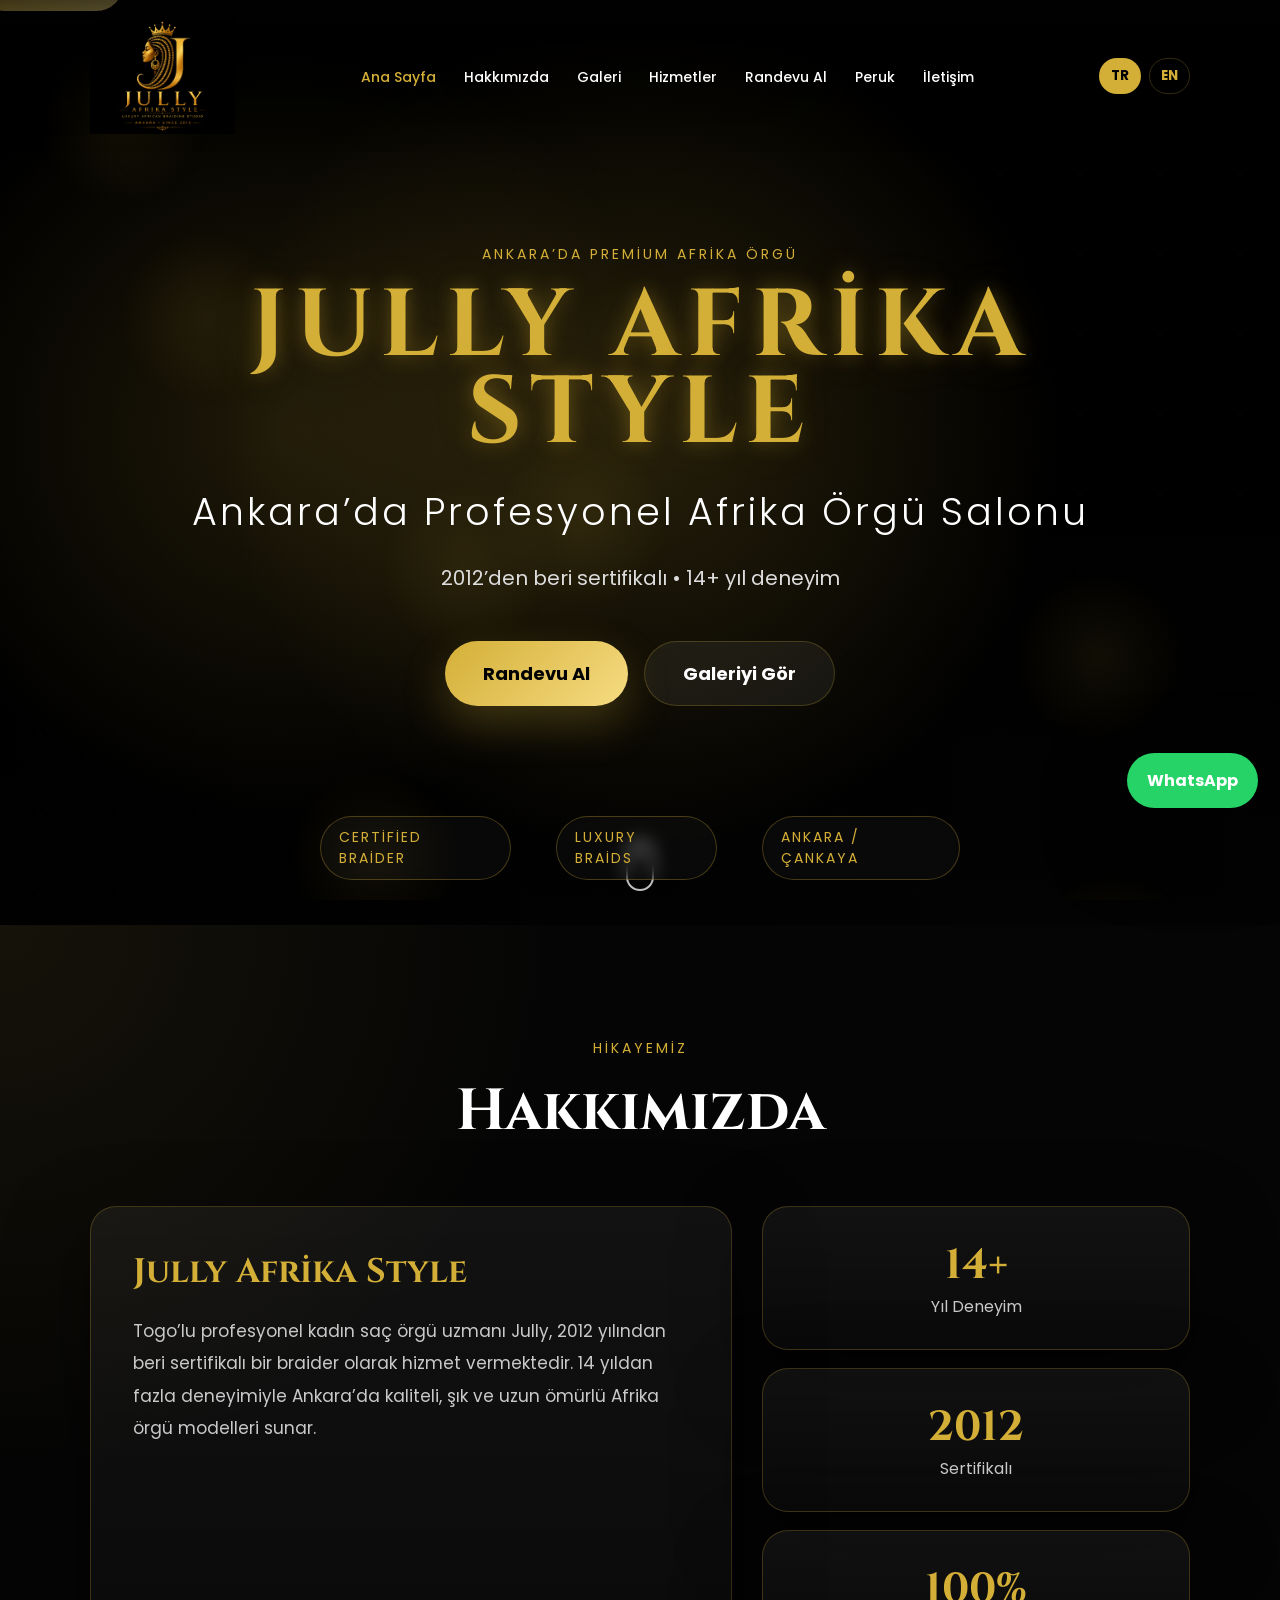
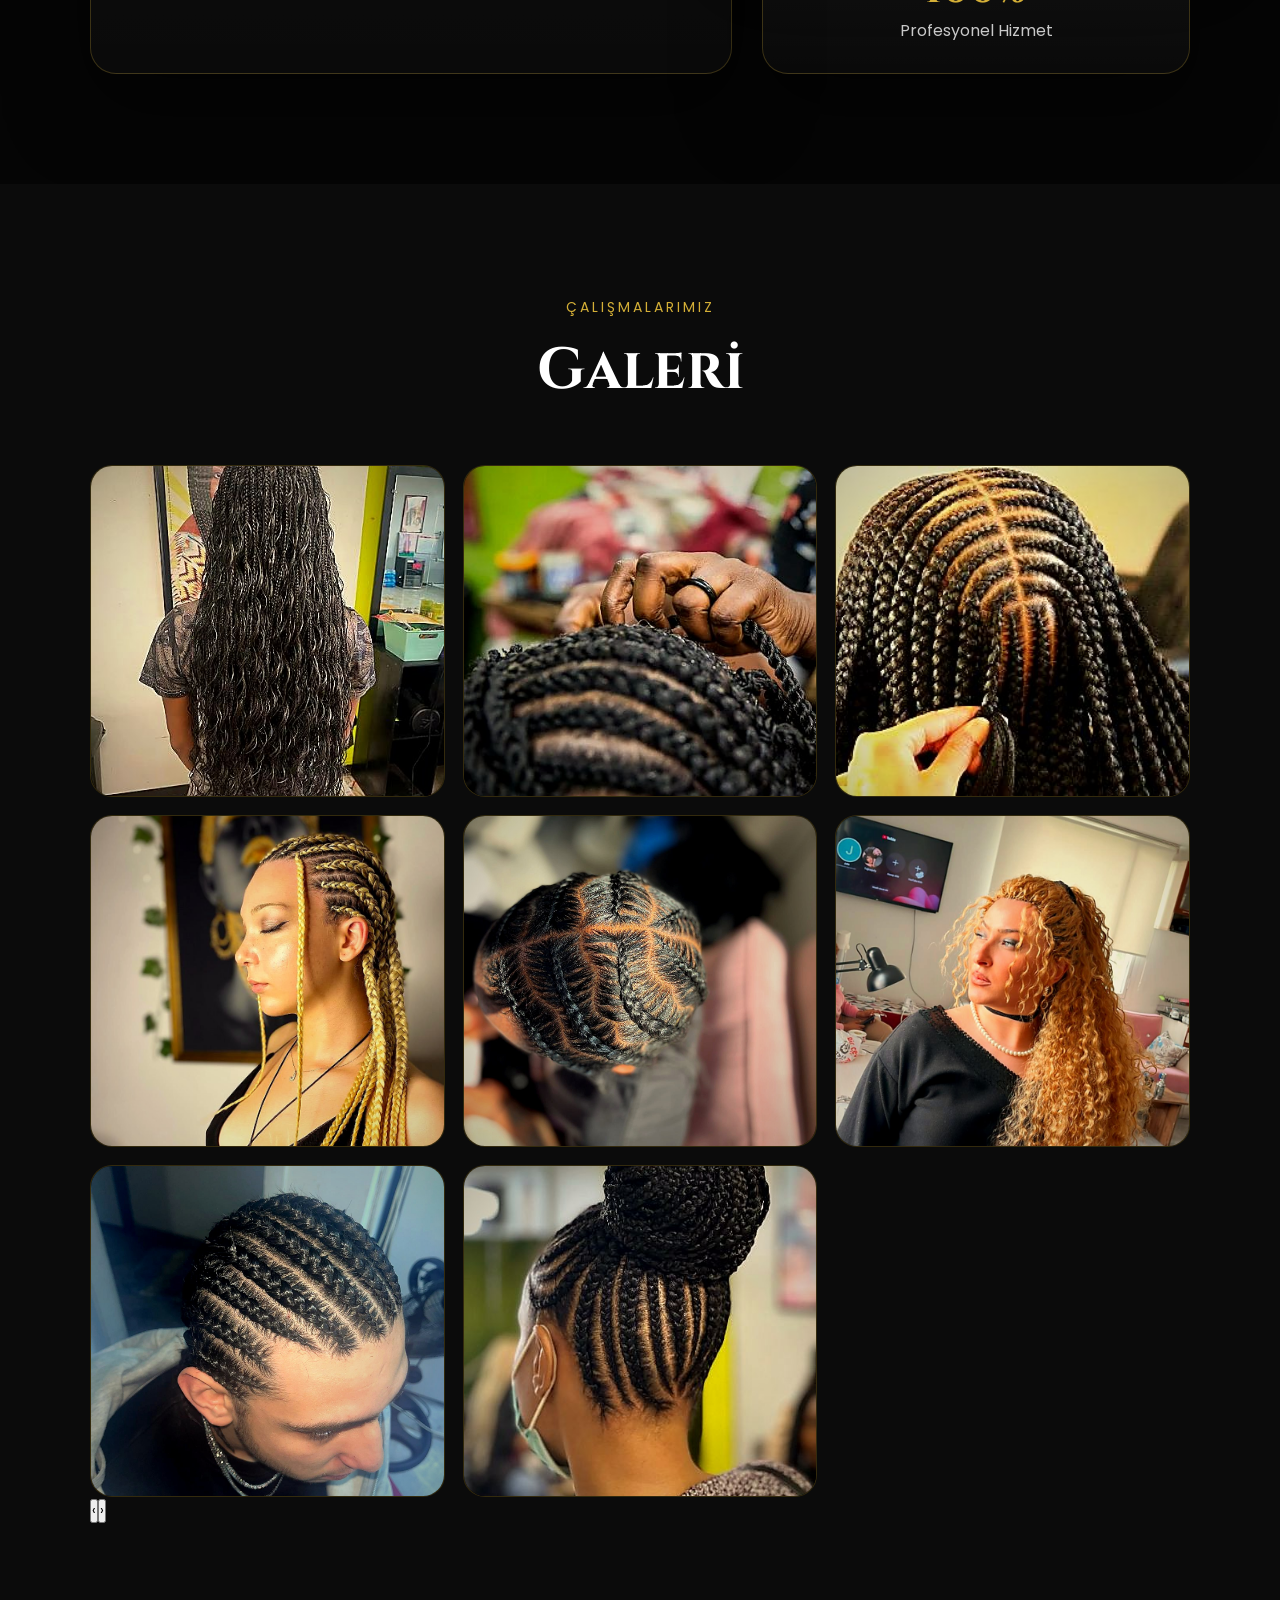
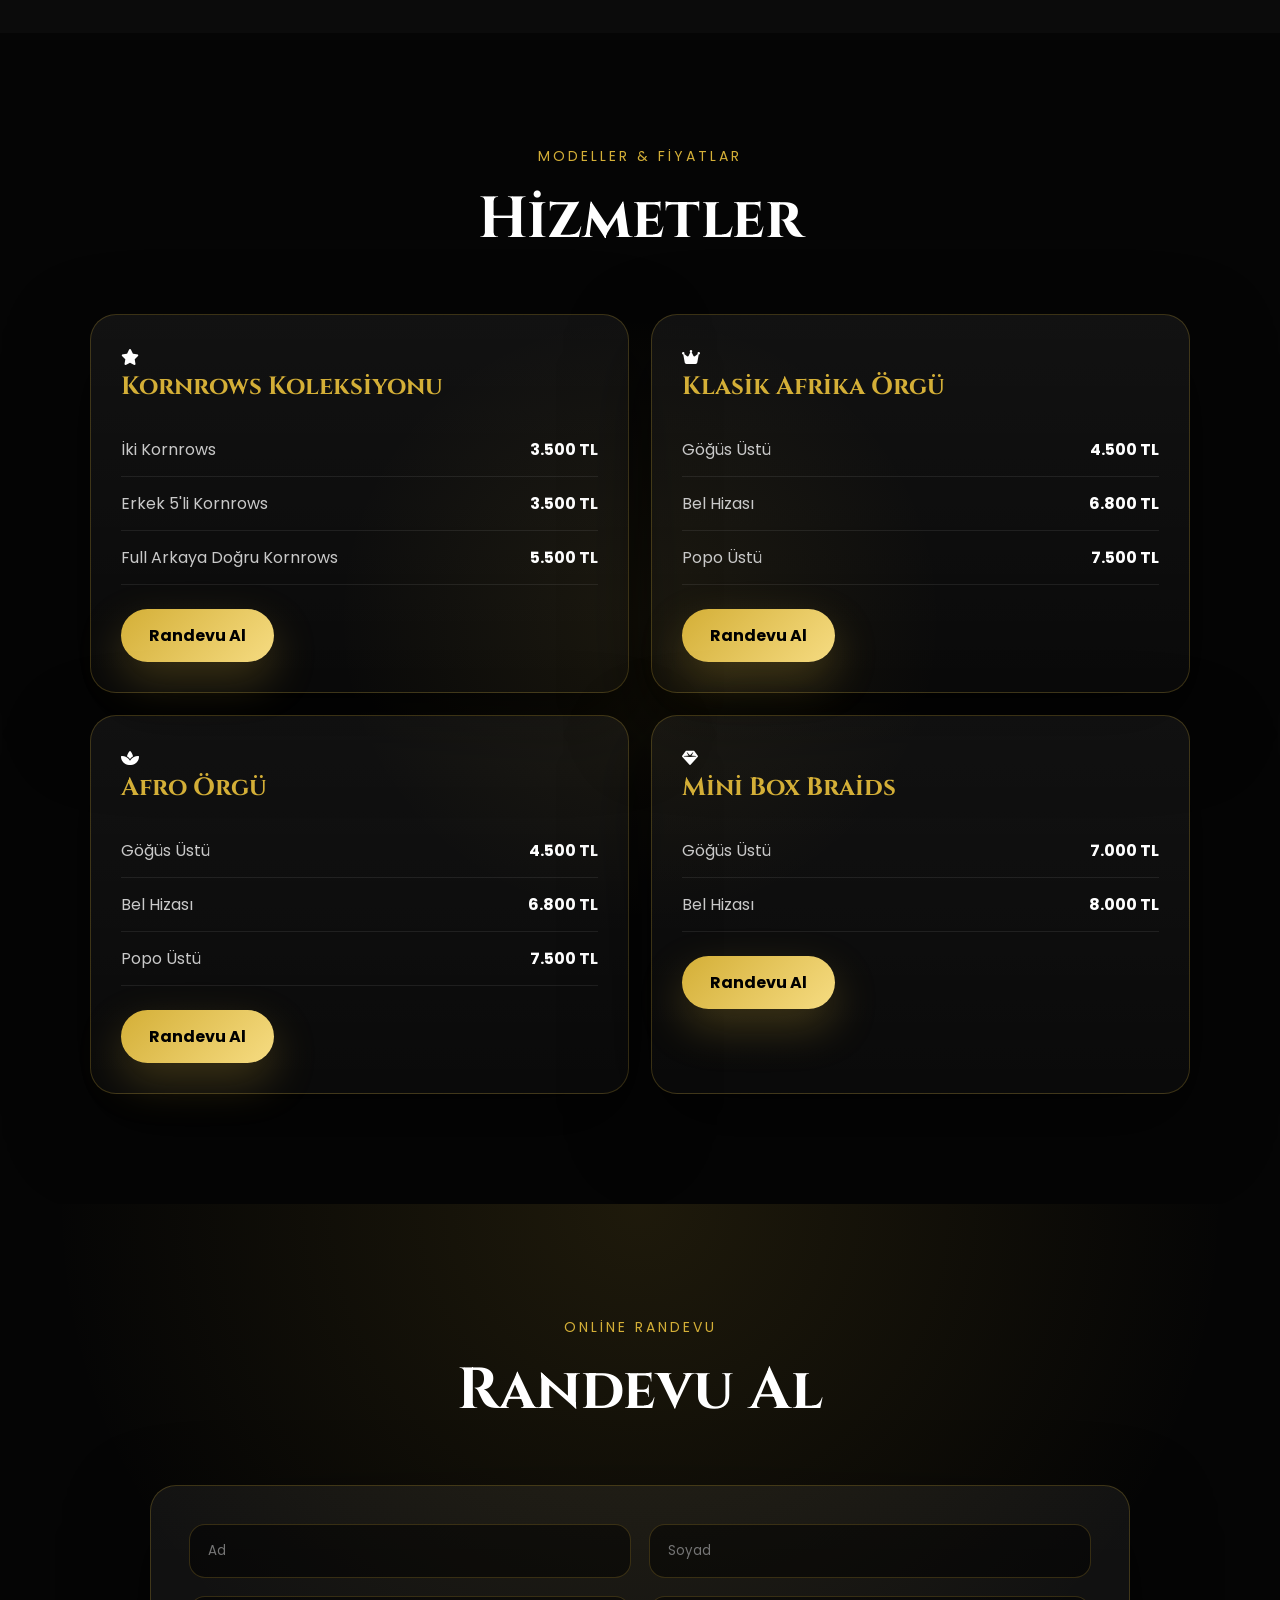
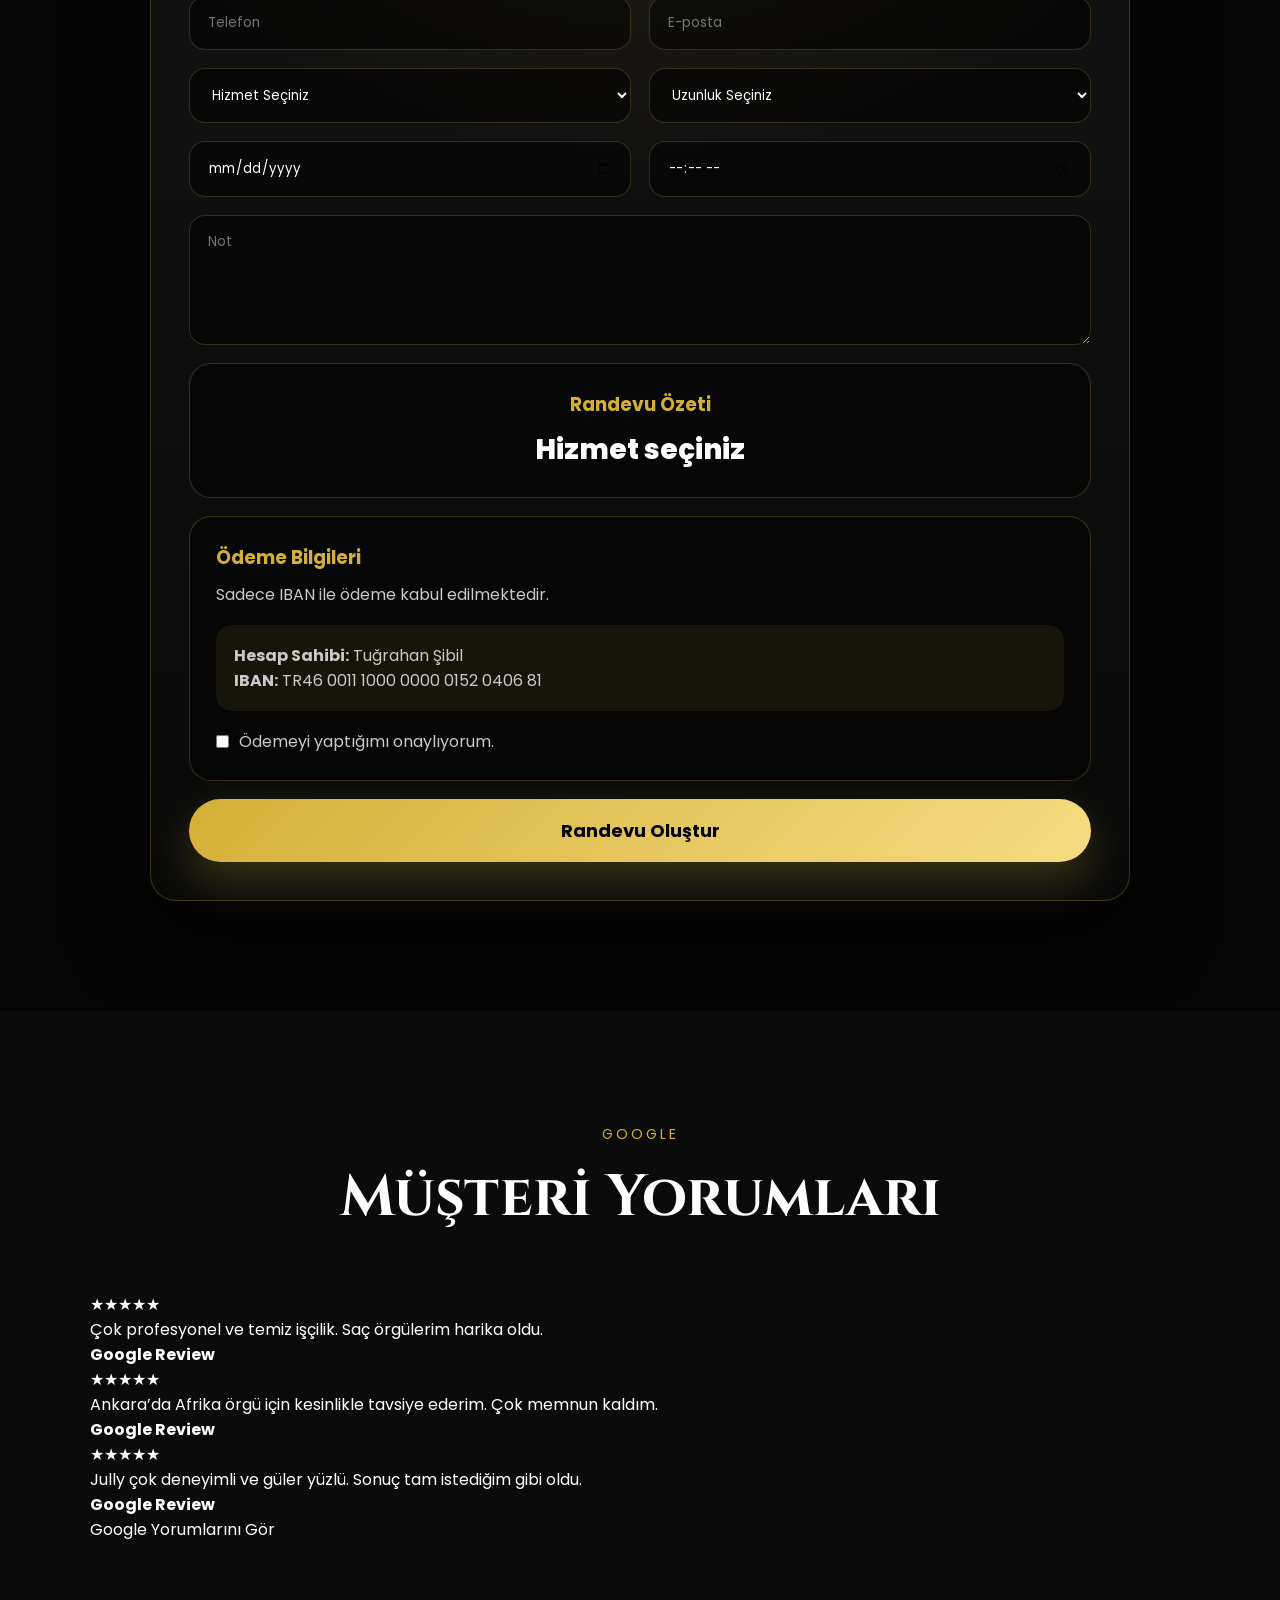
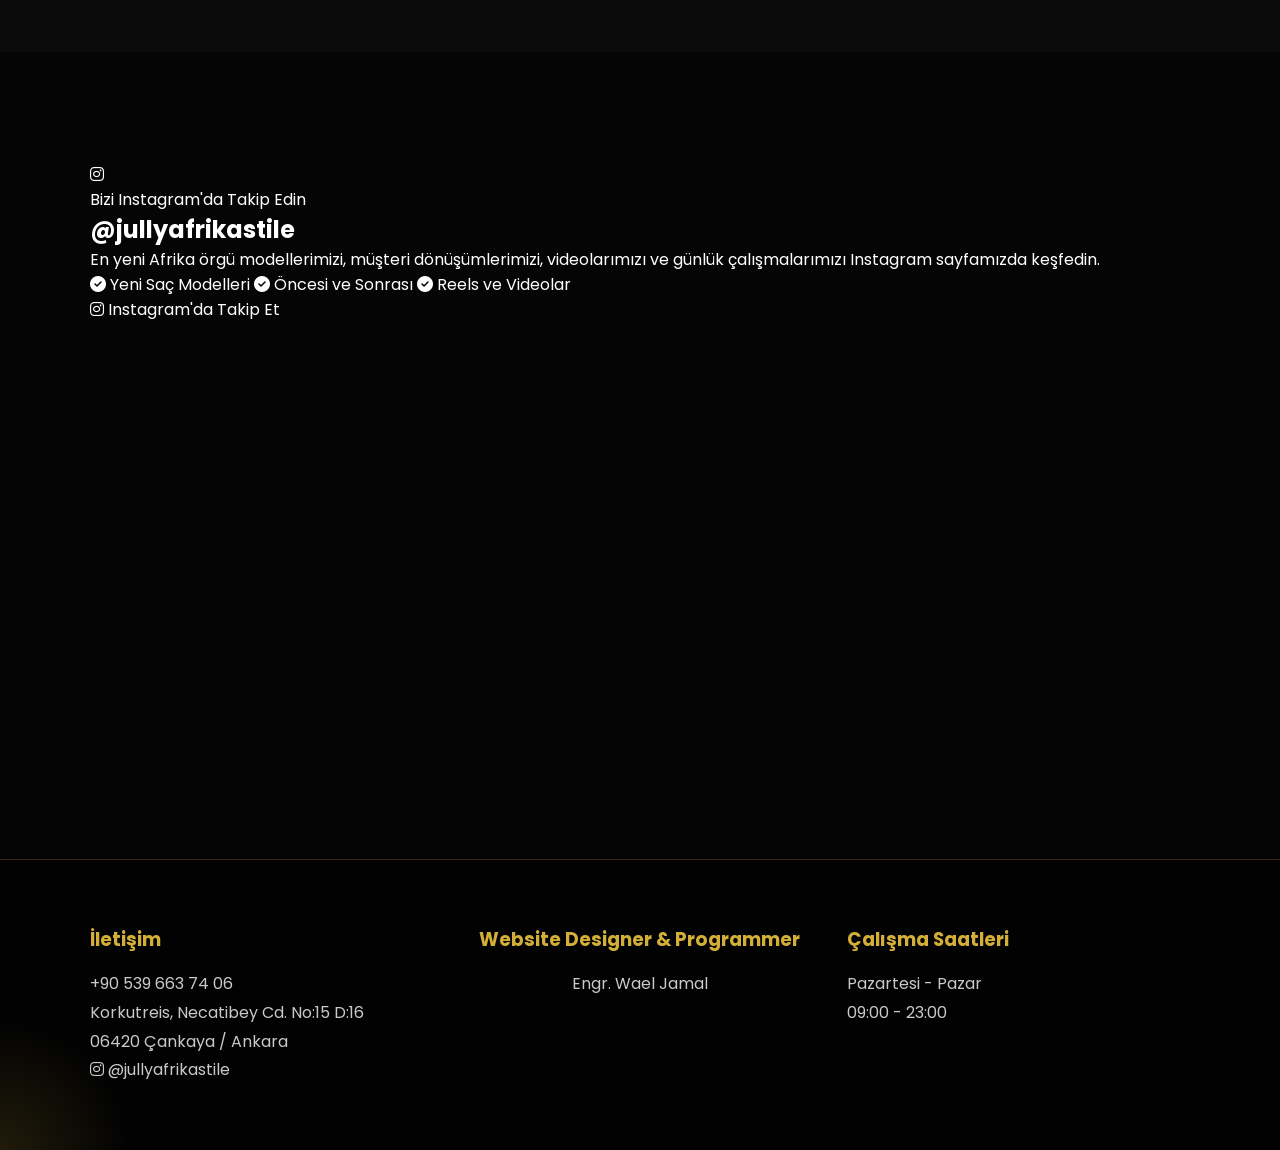
==== commit 0ea17dcc: "Refactor Google tag scripts in index.html Updated Google tag configuration and removed duplicate scr" ====
--- a/index.html
+++ b/index.html
@@ -3,7 +3,8 @@
 <head>
   <meta name="google-site-verification" content="i7f68WR1DsnXVVdgWpPwX271ZExTU5bow4XCqk9QxG8" />
 
-  <!-- Google tag (gtag.js) -->
+
+<!-- Google tag (gtag.js) -->
 <script async src="https://www.googletagmanager.com/gtag/js?id=AW-18425061918"></script>
 <script>
   window.dataLayer = window.dataLayer || [];
@@ -11,16 +12,10 @@
   gtag('js', new Date());
 
   gtag('config', 'AW-18425061918');
+  gtag('config', 'AW-18425070831');
+  gtag('config', 'GT-NBPP45SW');
 </script>
-  <!-- Google tag (gtag.js) -->
-<script async src="https://www.googletagmanager.com/gtag/js?id=AW-18425070831"></script>
-<script>
-  window.dataLayer = window.dataLayer || [];
-  function gtag(){dataLayer.push(arguments);}
-  gtag('js', new Date());
-
-  gtag('config', 'AW-18425070831');
-</script>
+
 
 <meta charset="UTF-8" />
 <meta name="viewport" content="width=device-width, initial-scale=1.0" />
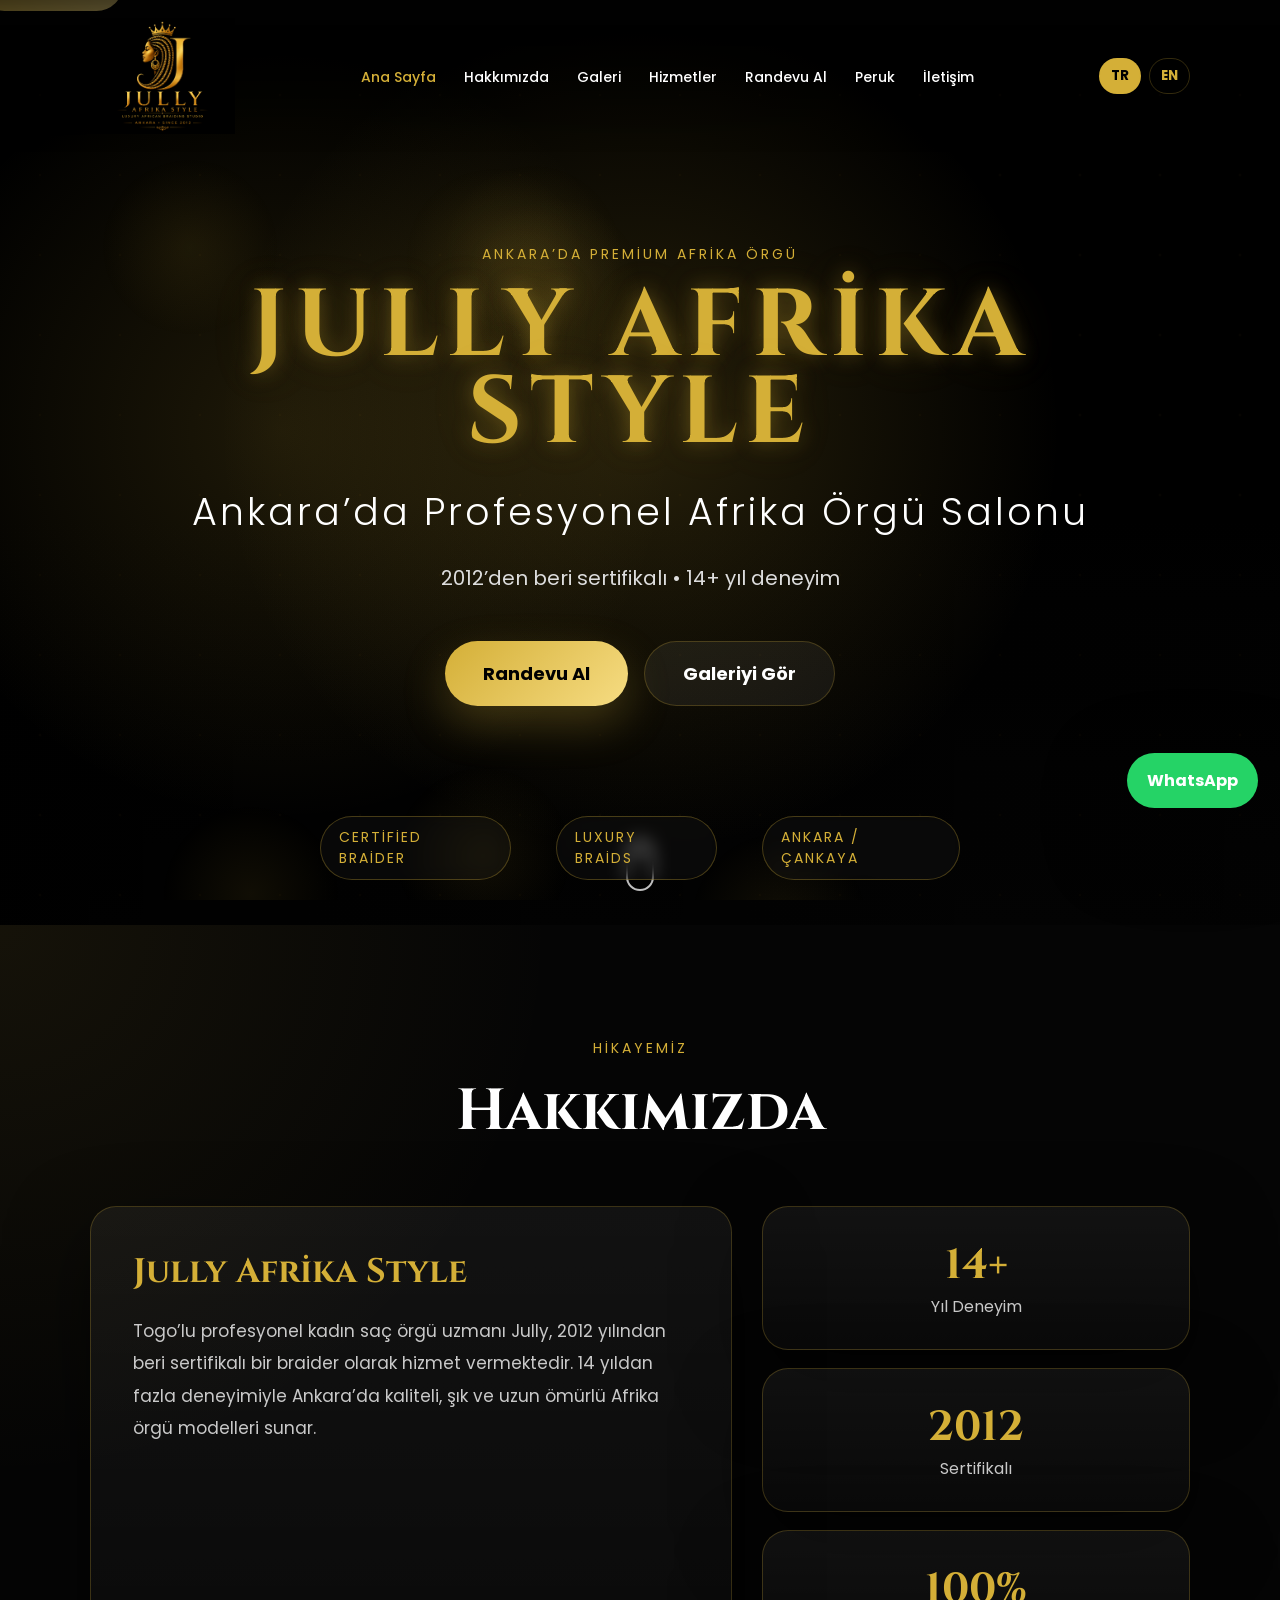
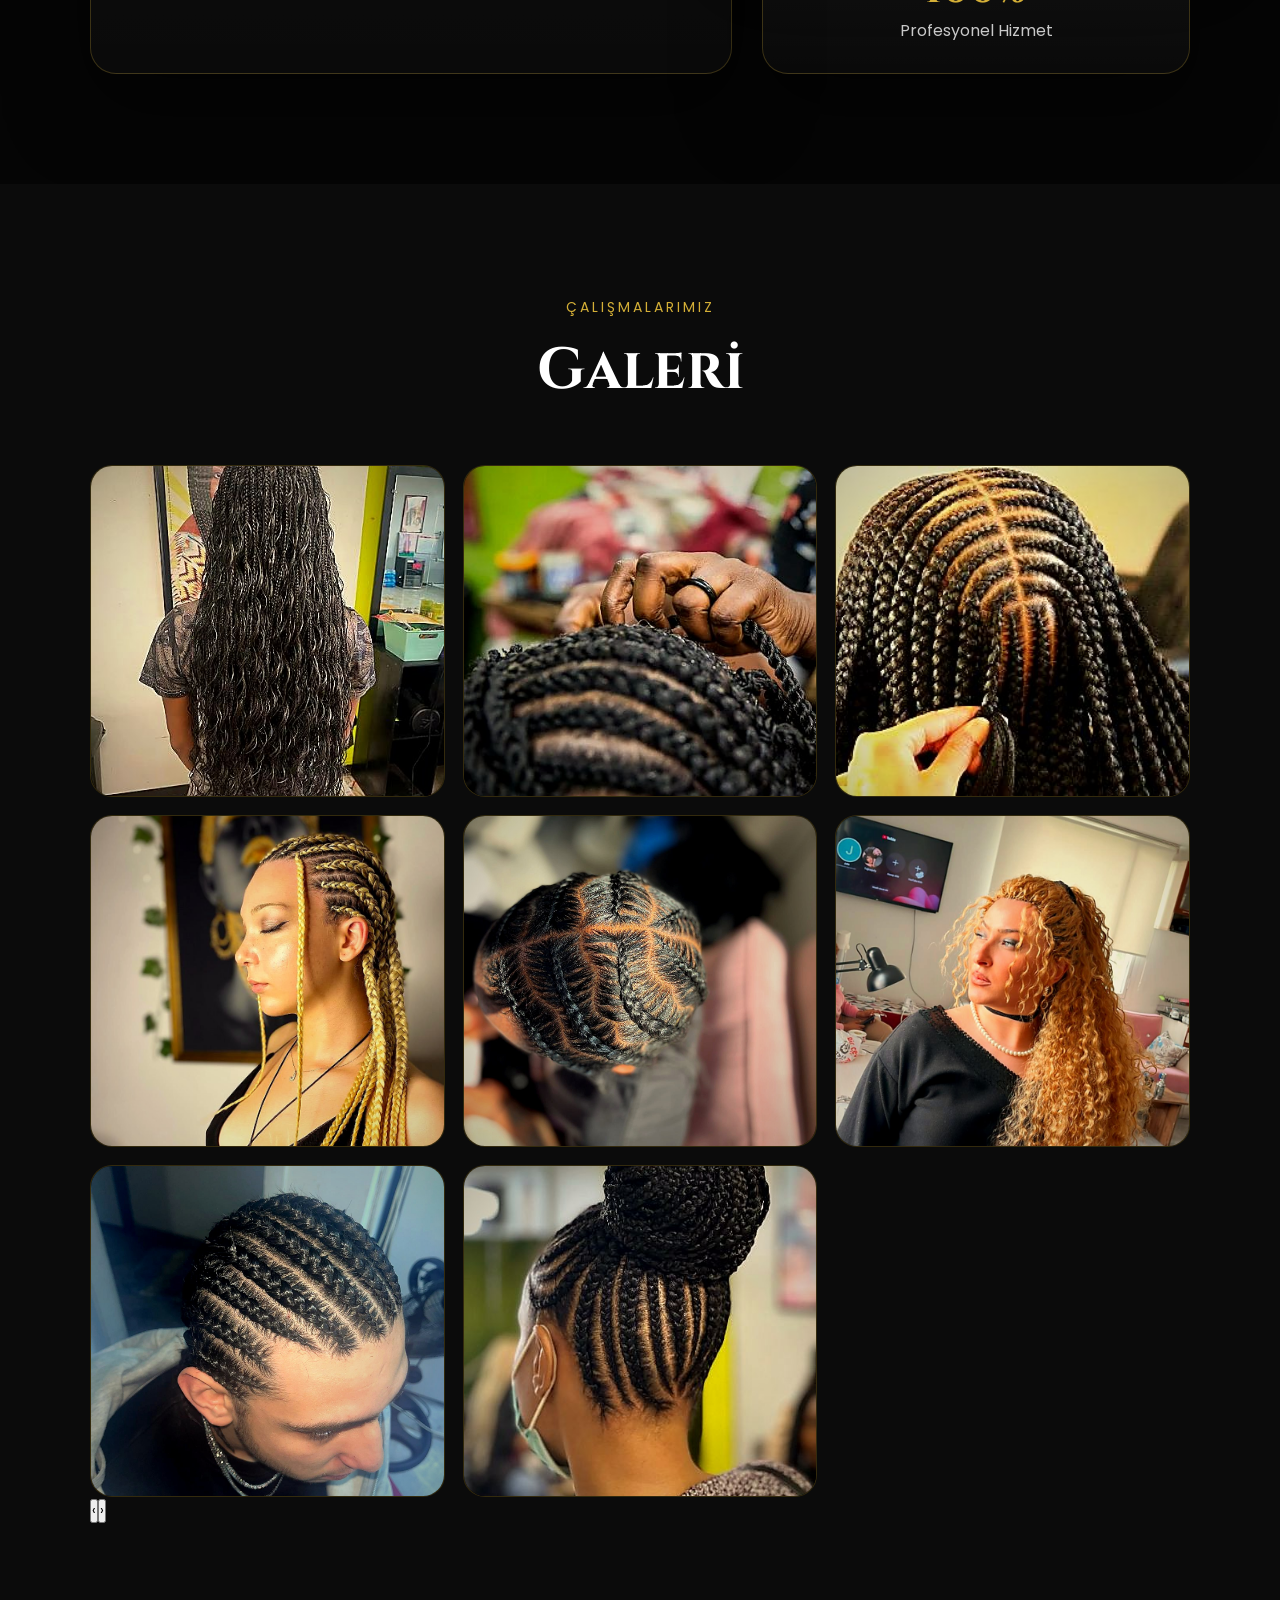
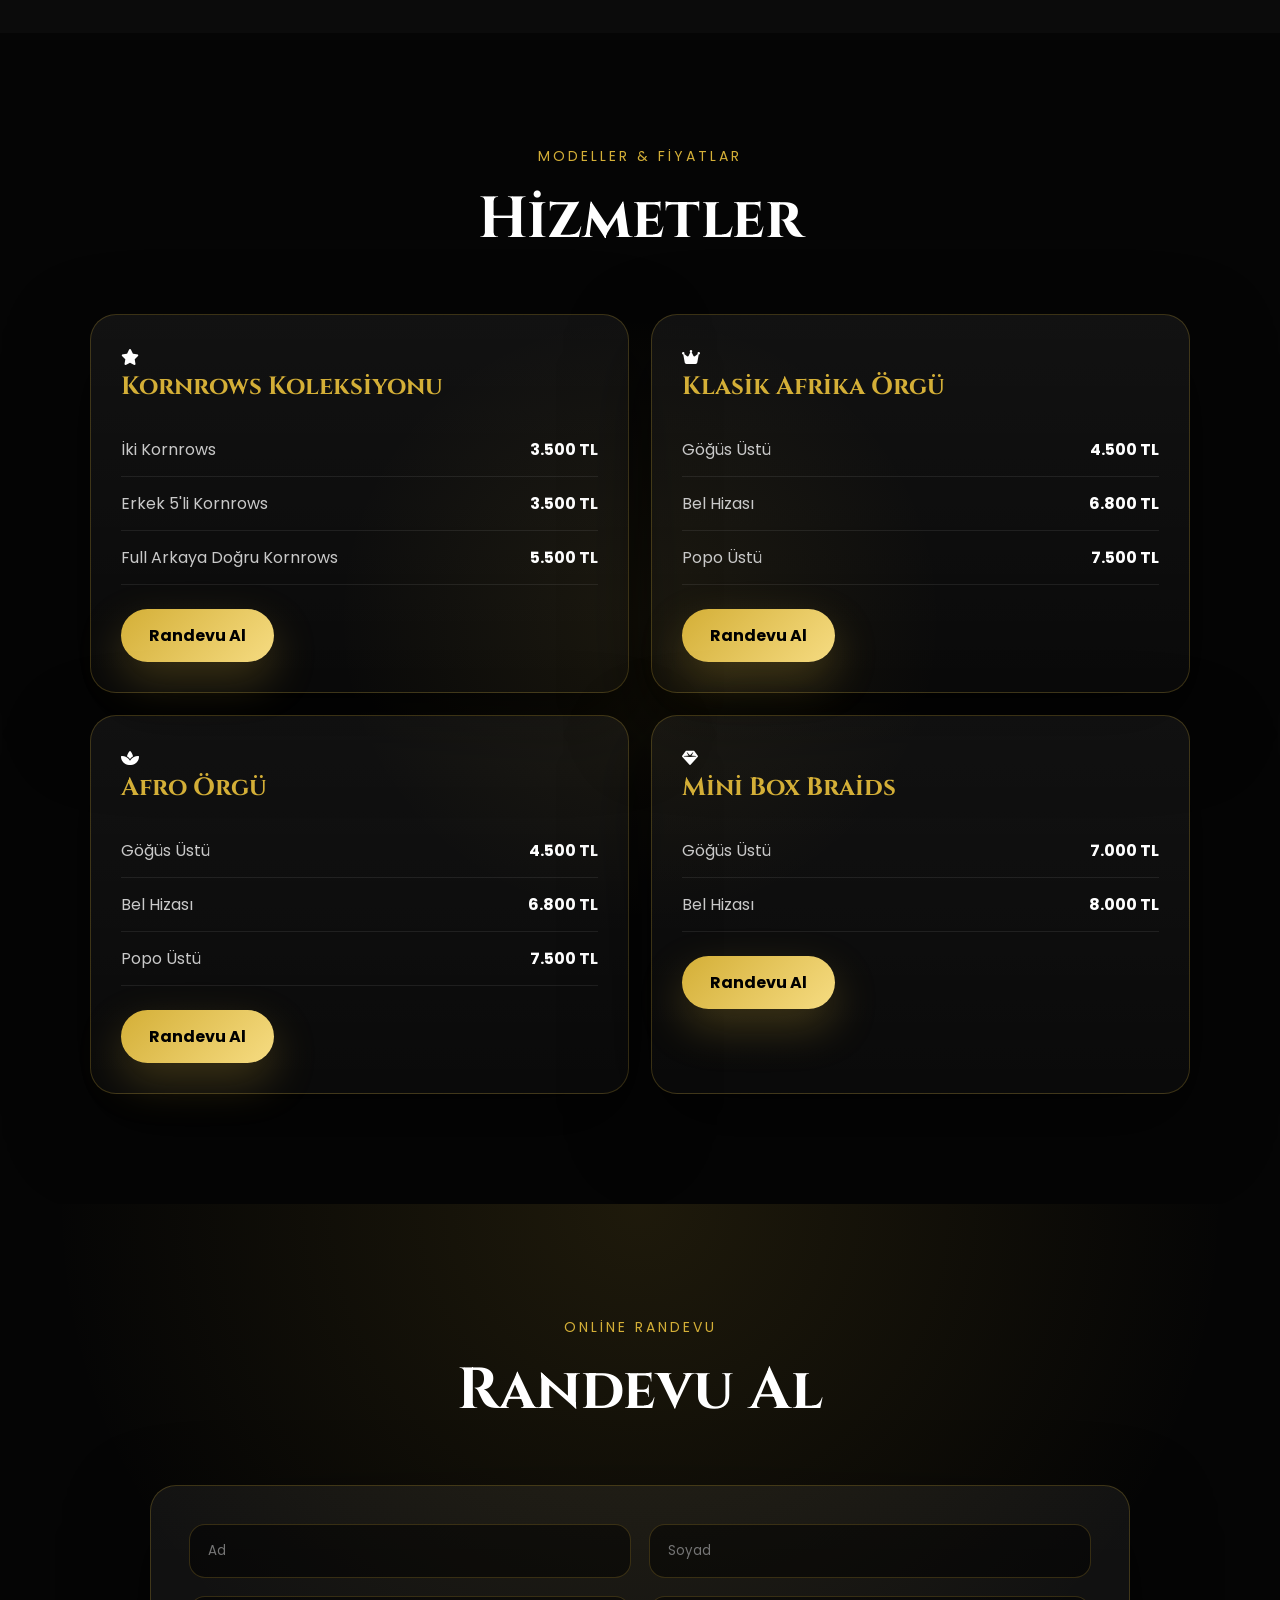
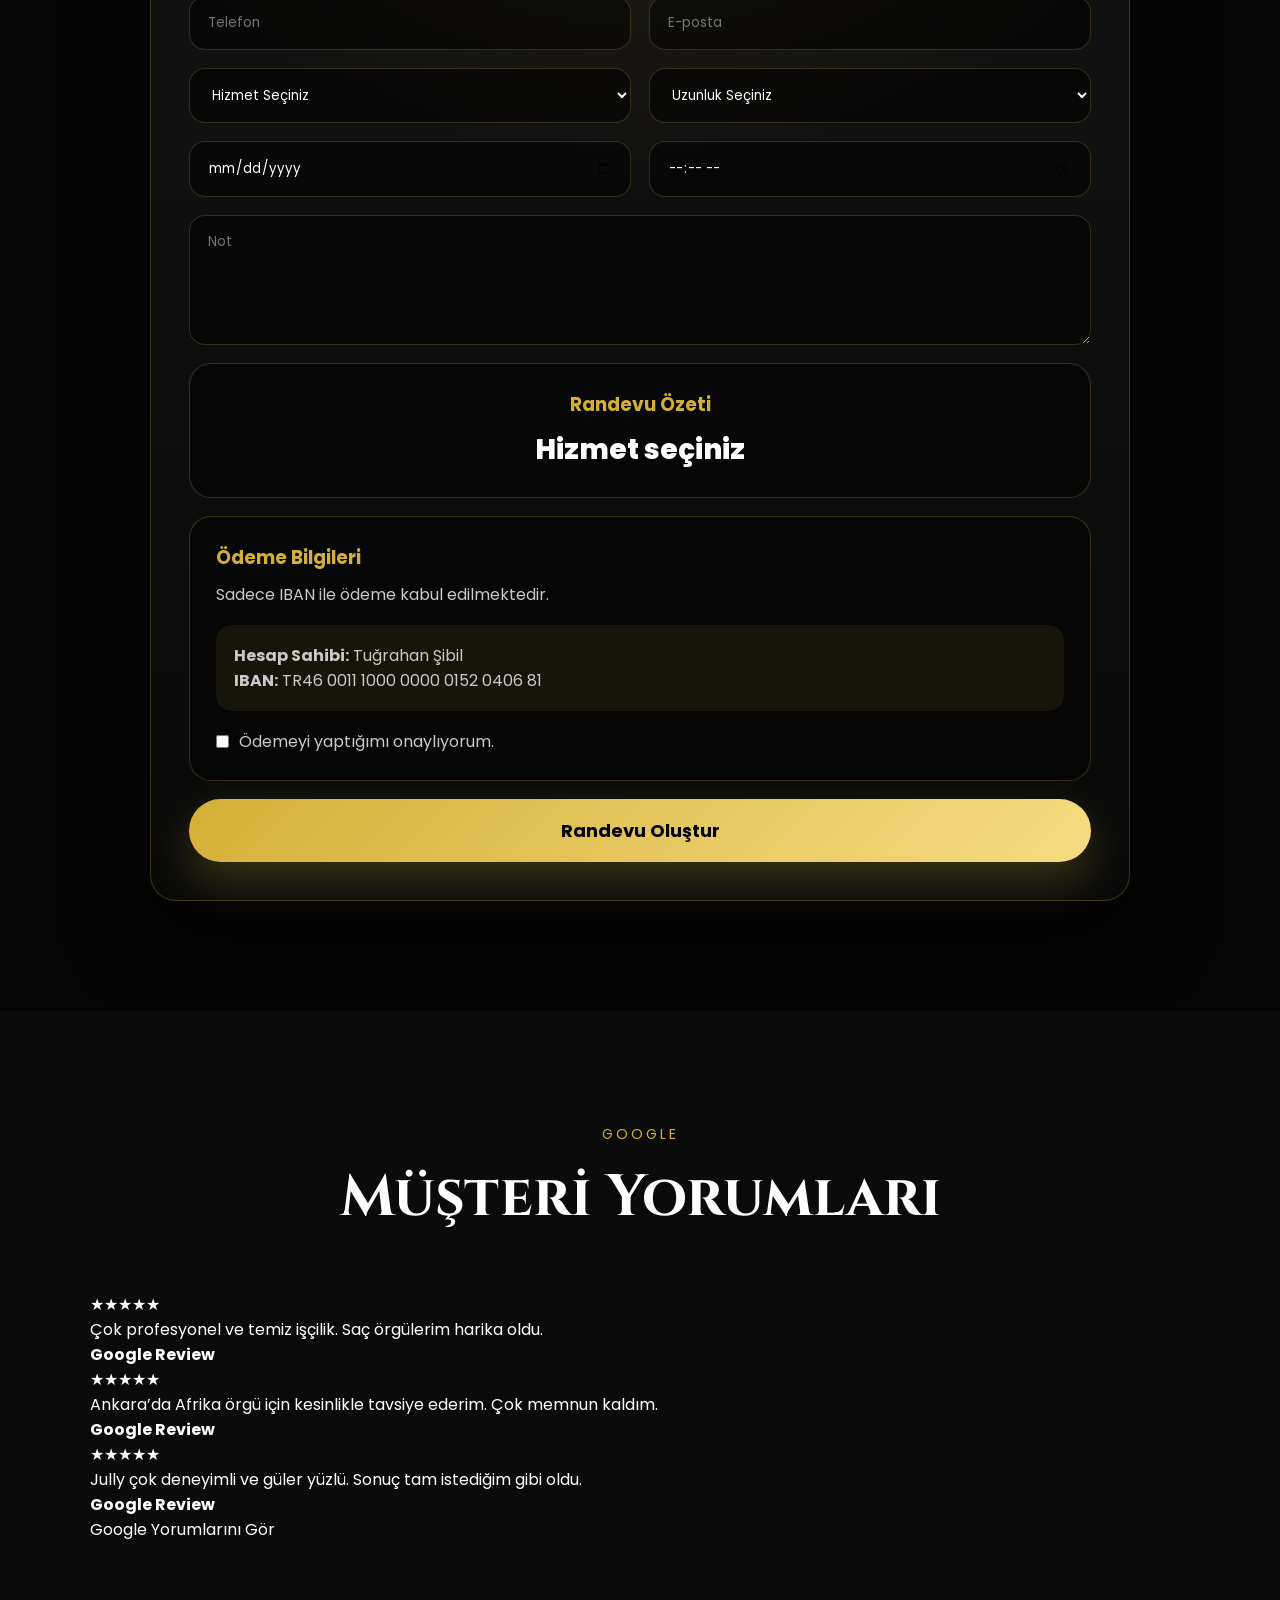
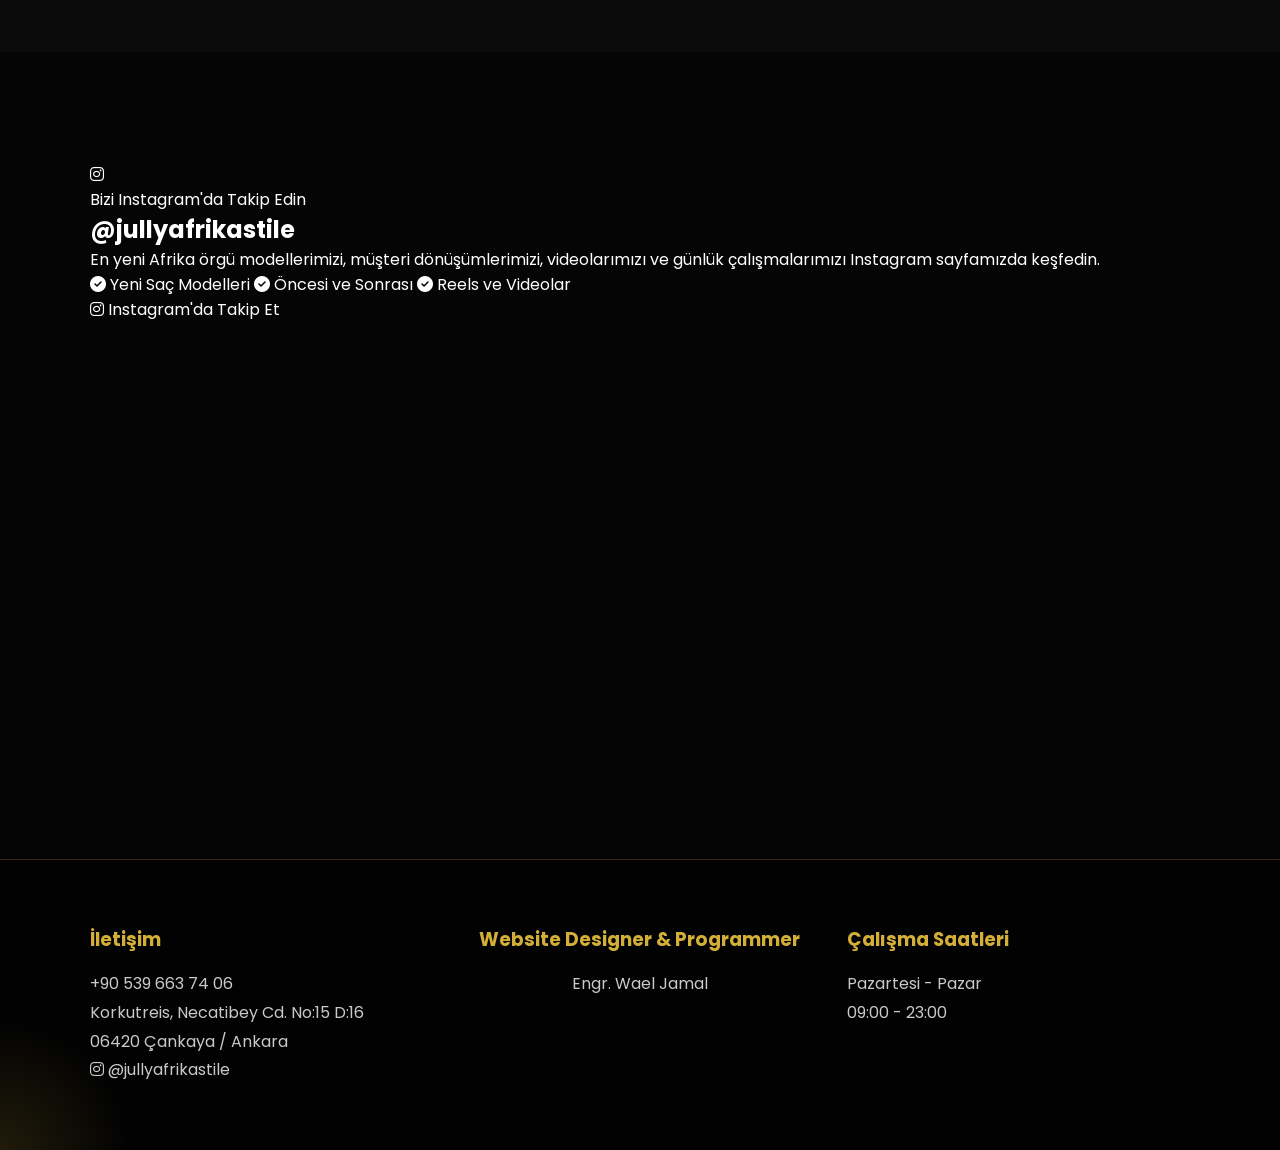
==== commit 77e26edb: "Add Google Tag Manager scripts to index.html" ====
--- a/index.html
+++ b/index.html
@@ -3,7 +3,15 @@
 <head>
   <meta name="google-site-verification" content="i7f68WR1DsnXVVdgWpPwX271ZExTU5bow4XCqk9QxG8" />
 
-
+<!-- Google tag (gtag.js) -->
+<script async src="https://www.googletagmanager.com/gtag/js?id=GT-NBPP45SW"></script>
+<script>
+  window.dataLayer = window.dataLayer || [];
+  function gtag(){dataLayer.push(arguments);}
+  gtag('js', new Date());
+
+  gtag('config', 'GT-NBPP45SW');
+</script>
 <!-- Google tag (gtag.js) -->
 <script async src="https://www.googletagmanager.com/gtag/js?id=AW-18425061918"></script>
 <script>
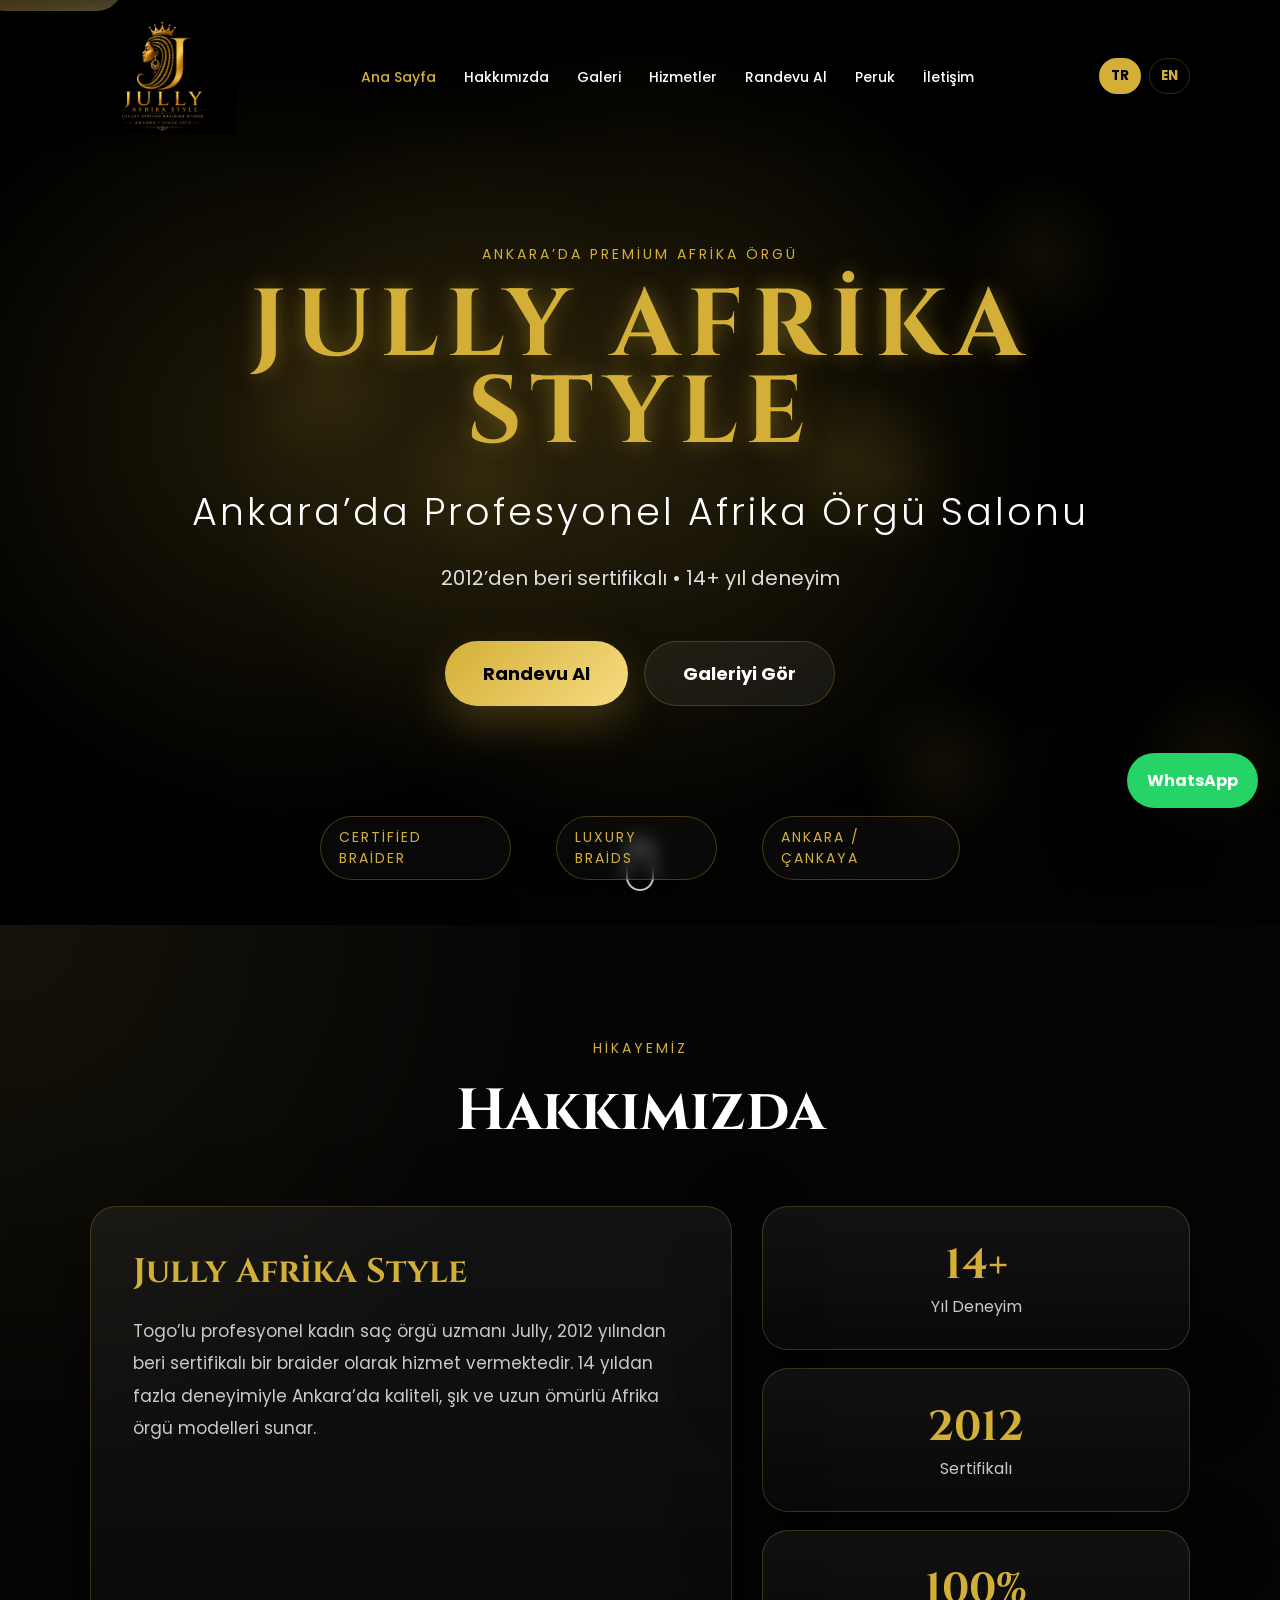
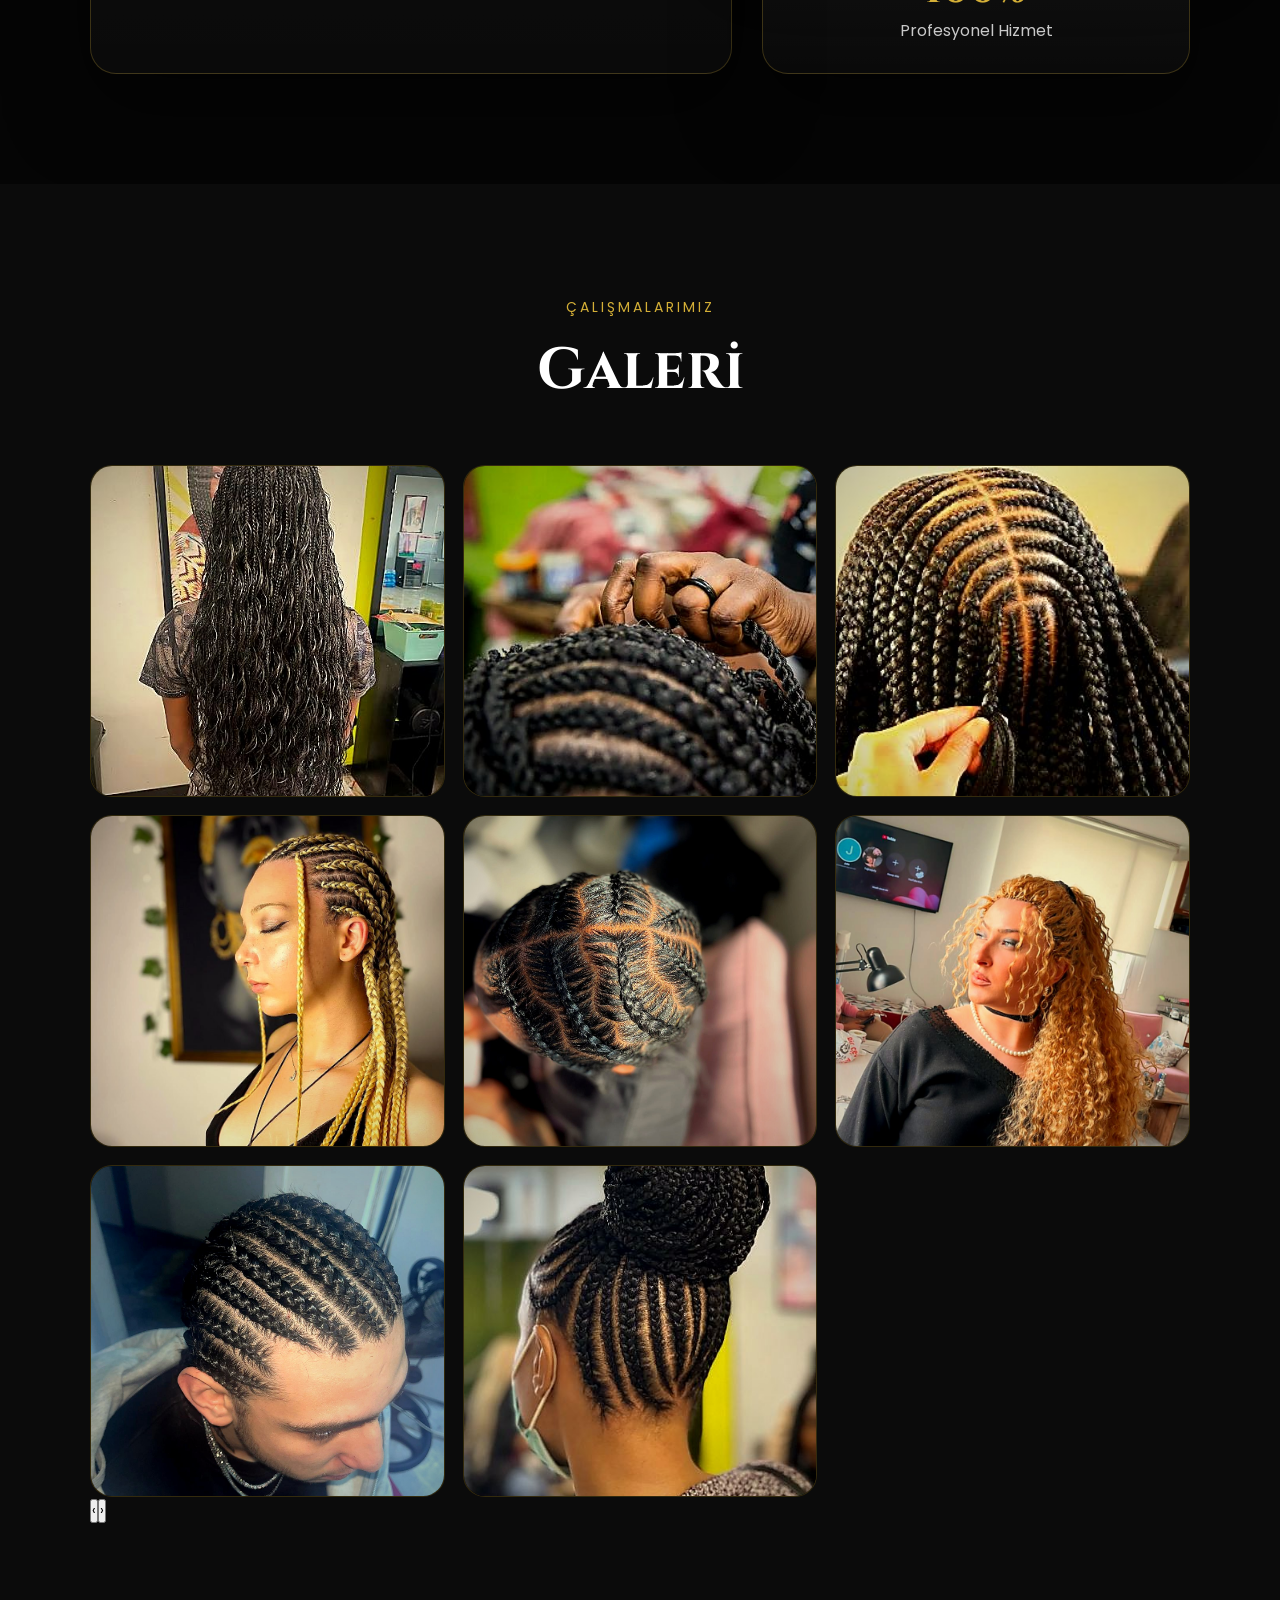
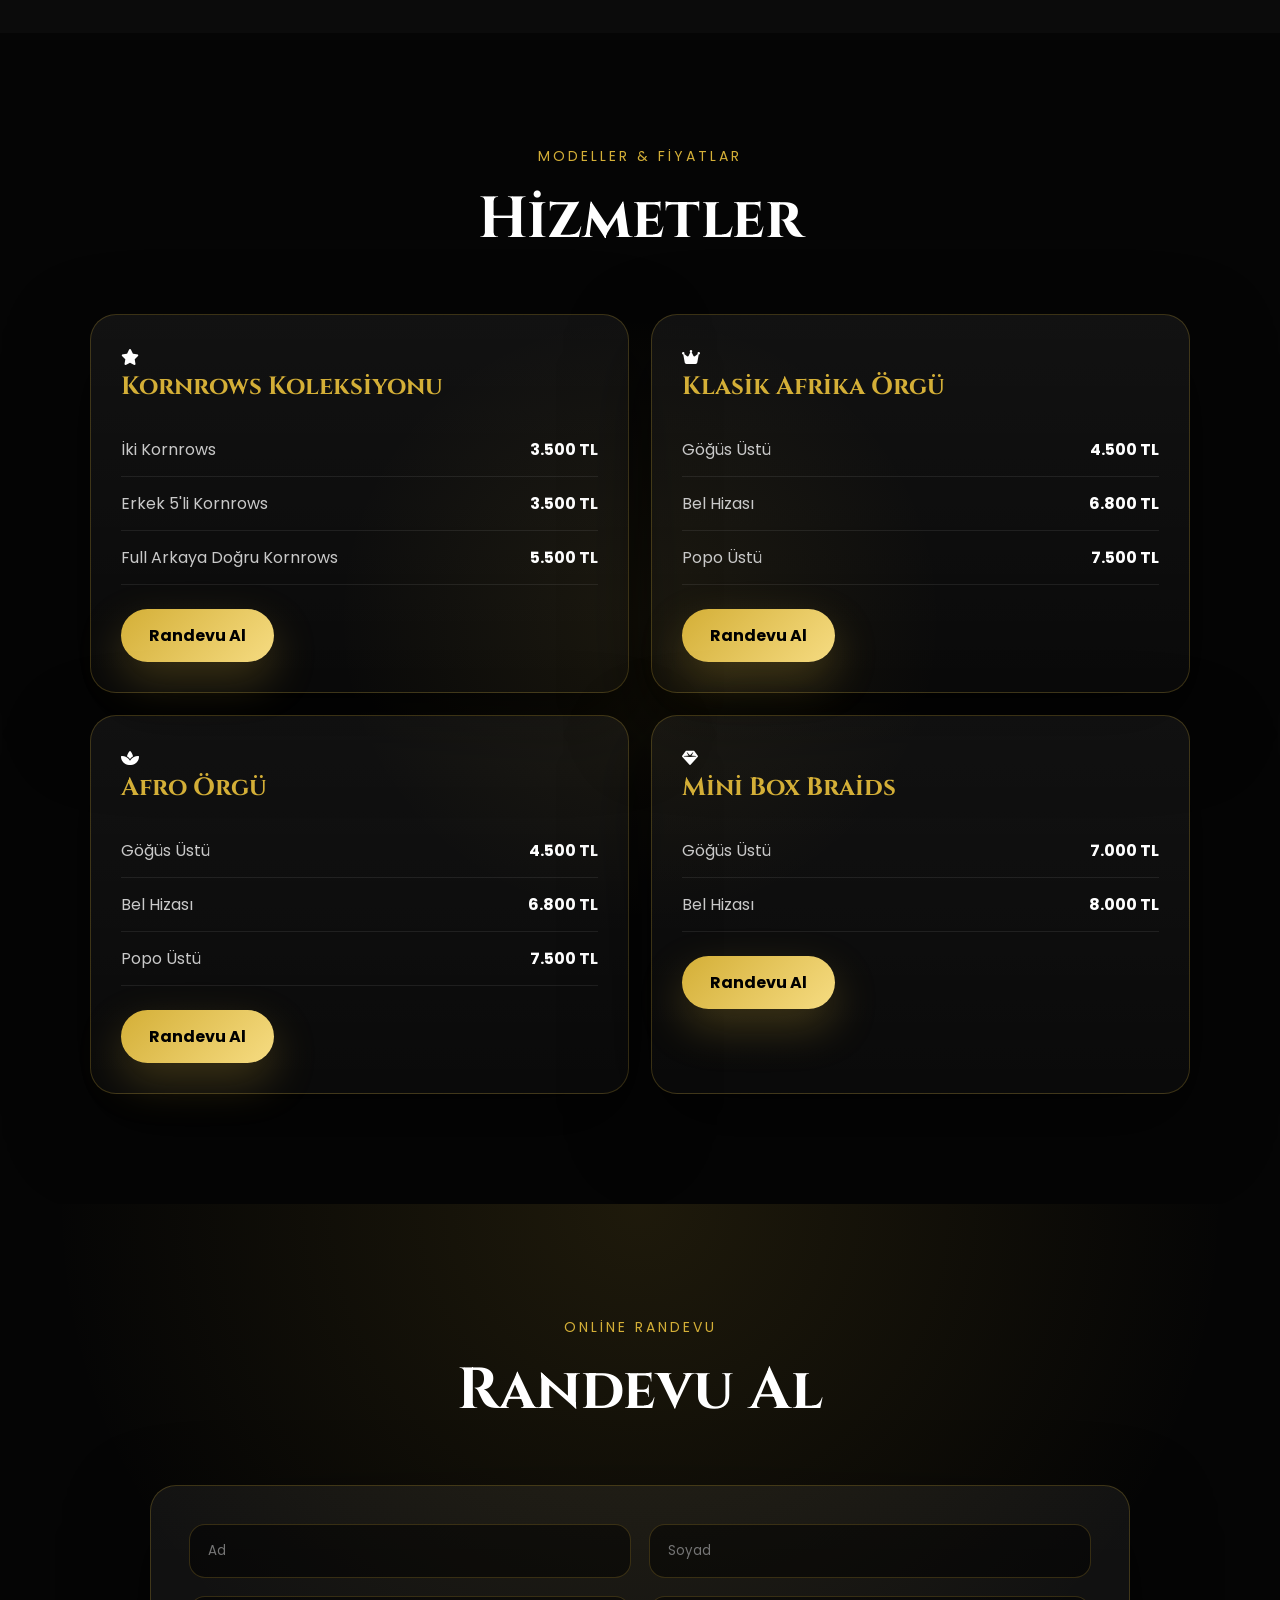
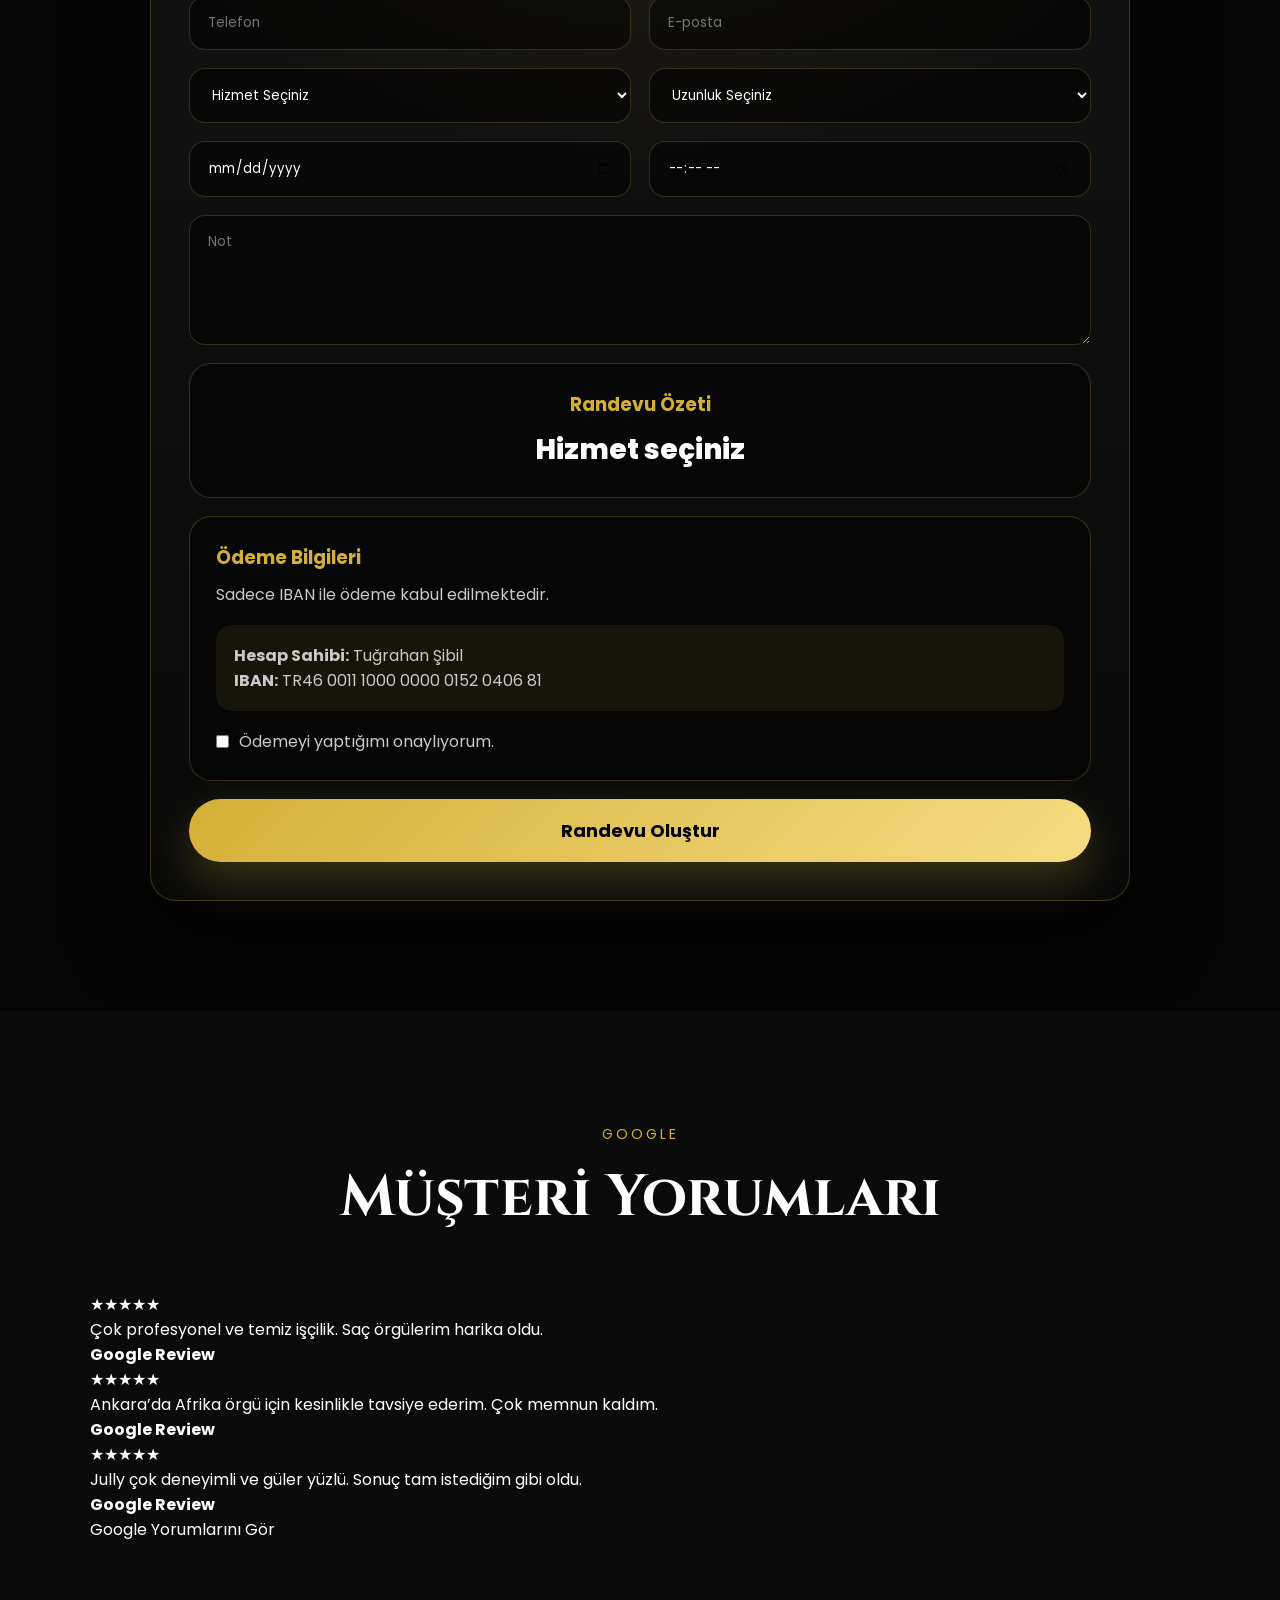
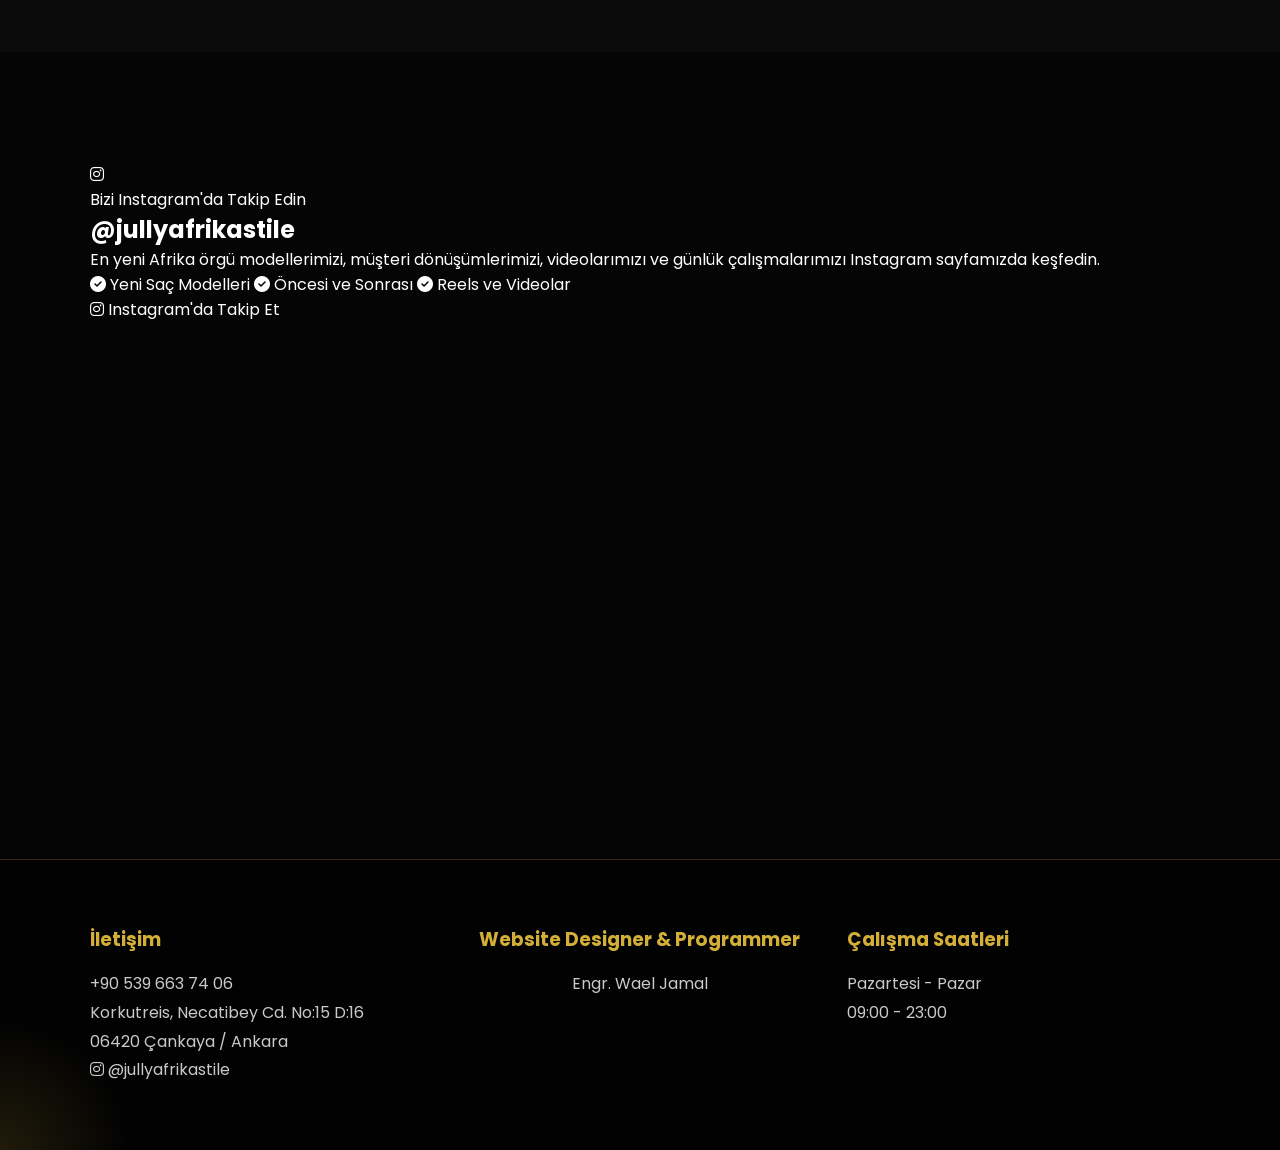
==== commit 32a07bdd: "Clean up Google tag scripts in index.html Removed redundant Google tag configurations and scripts." ====
--- a/index.html
+++ b/index.html
@@ -12,18 +12,6 @@
 
   gtag('config', 'GT-NBPP45SW');
 </script>
-<!-- Google tag (gtag.js) -->
-<script async src="https://www.googletagmanager.com/gtag/js?id=AW-18425061918"></script>
-<script>
-  window.dataLayer = window.dataLayer || [];
-  function gtag(){dataLayer.push(arguments);}
-  gtag('js', new Date());
-
-  gtag('config', 'AW-18425061918');
-  gtag('config', 'AW-18425070831');
-  gtag('config', 'GT-NBPP45SW');
-</script>
-
 
 <meta charset="UTF-8" />
 <meta name="viewport" content="width=device-width, initial-scale=1.0" />
